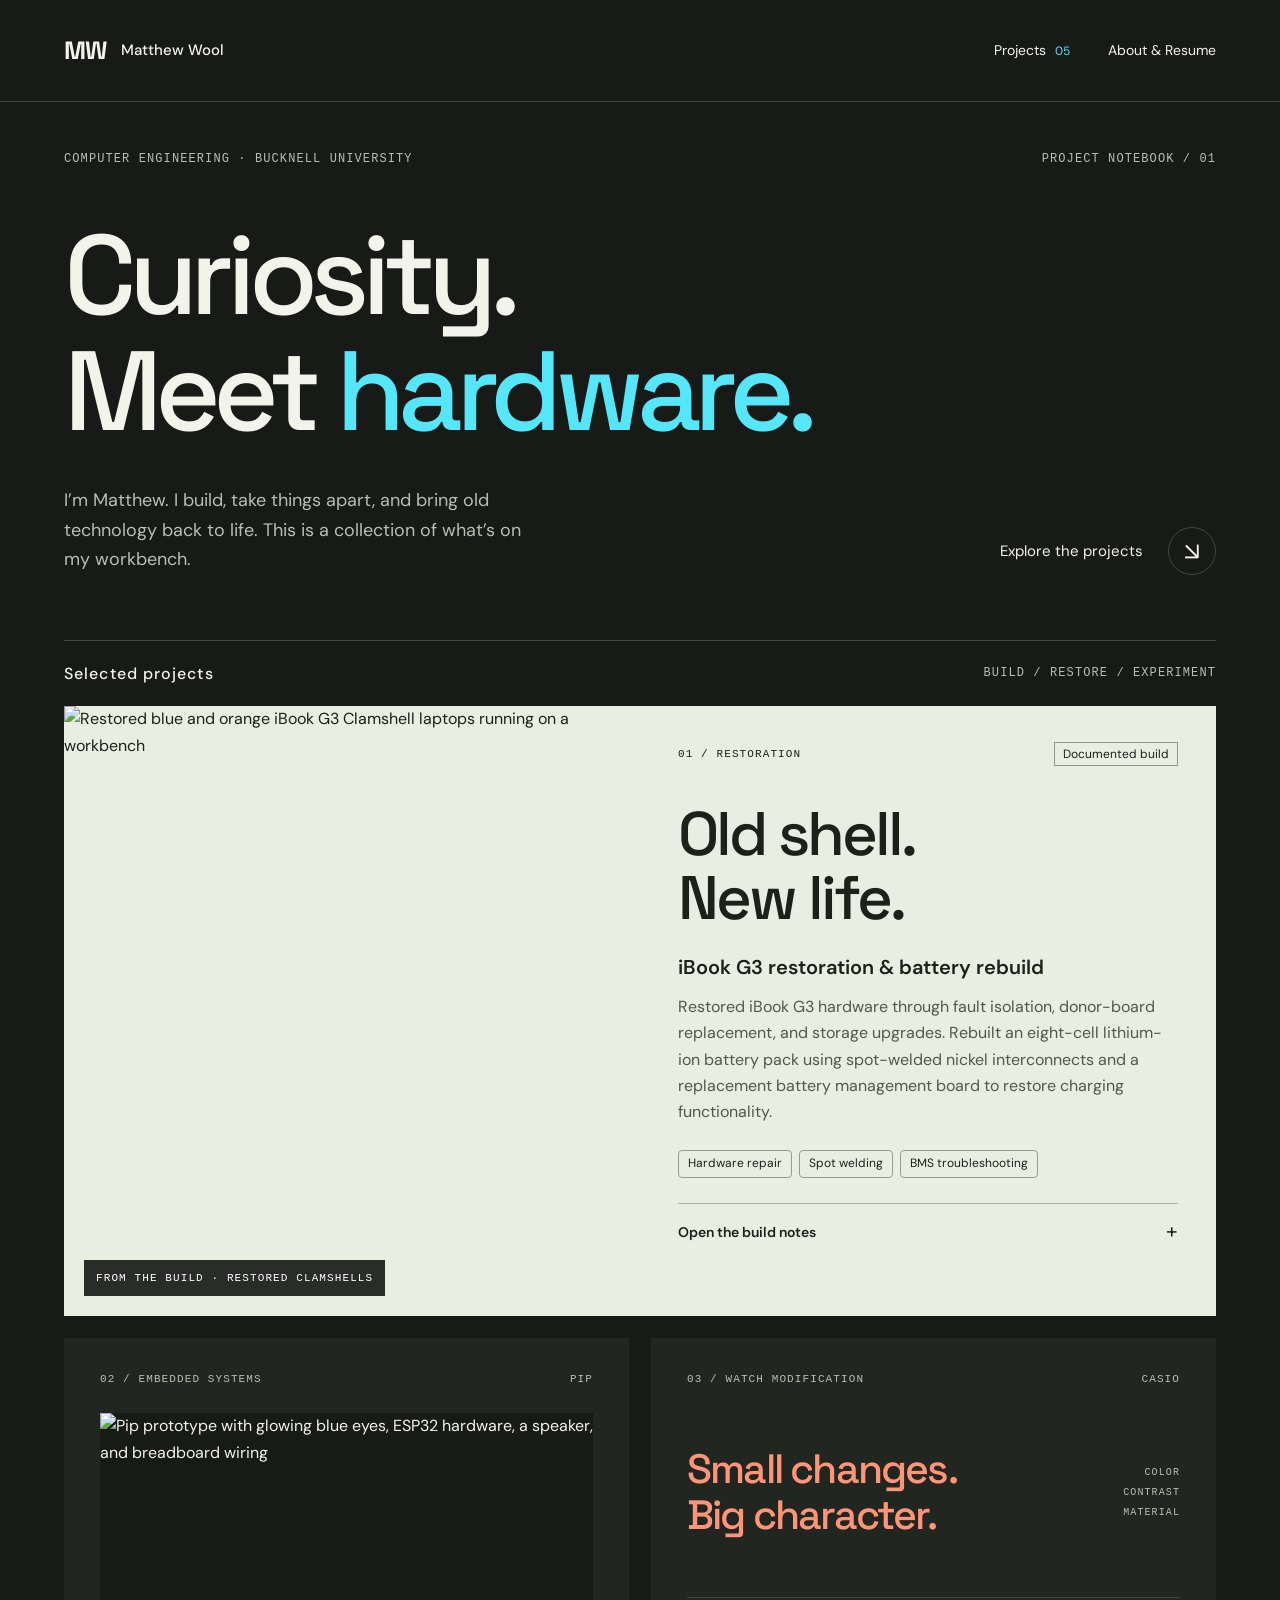
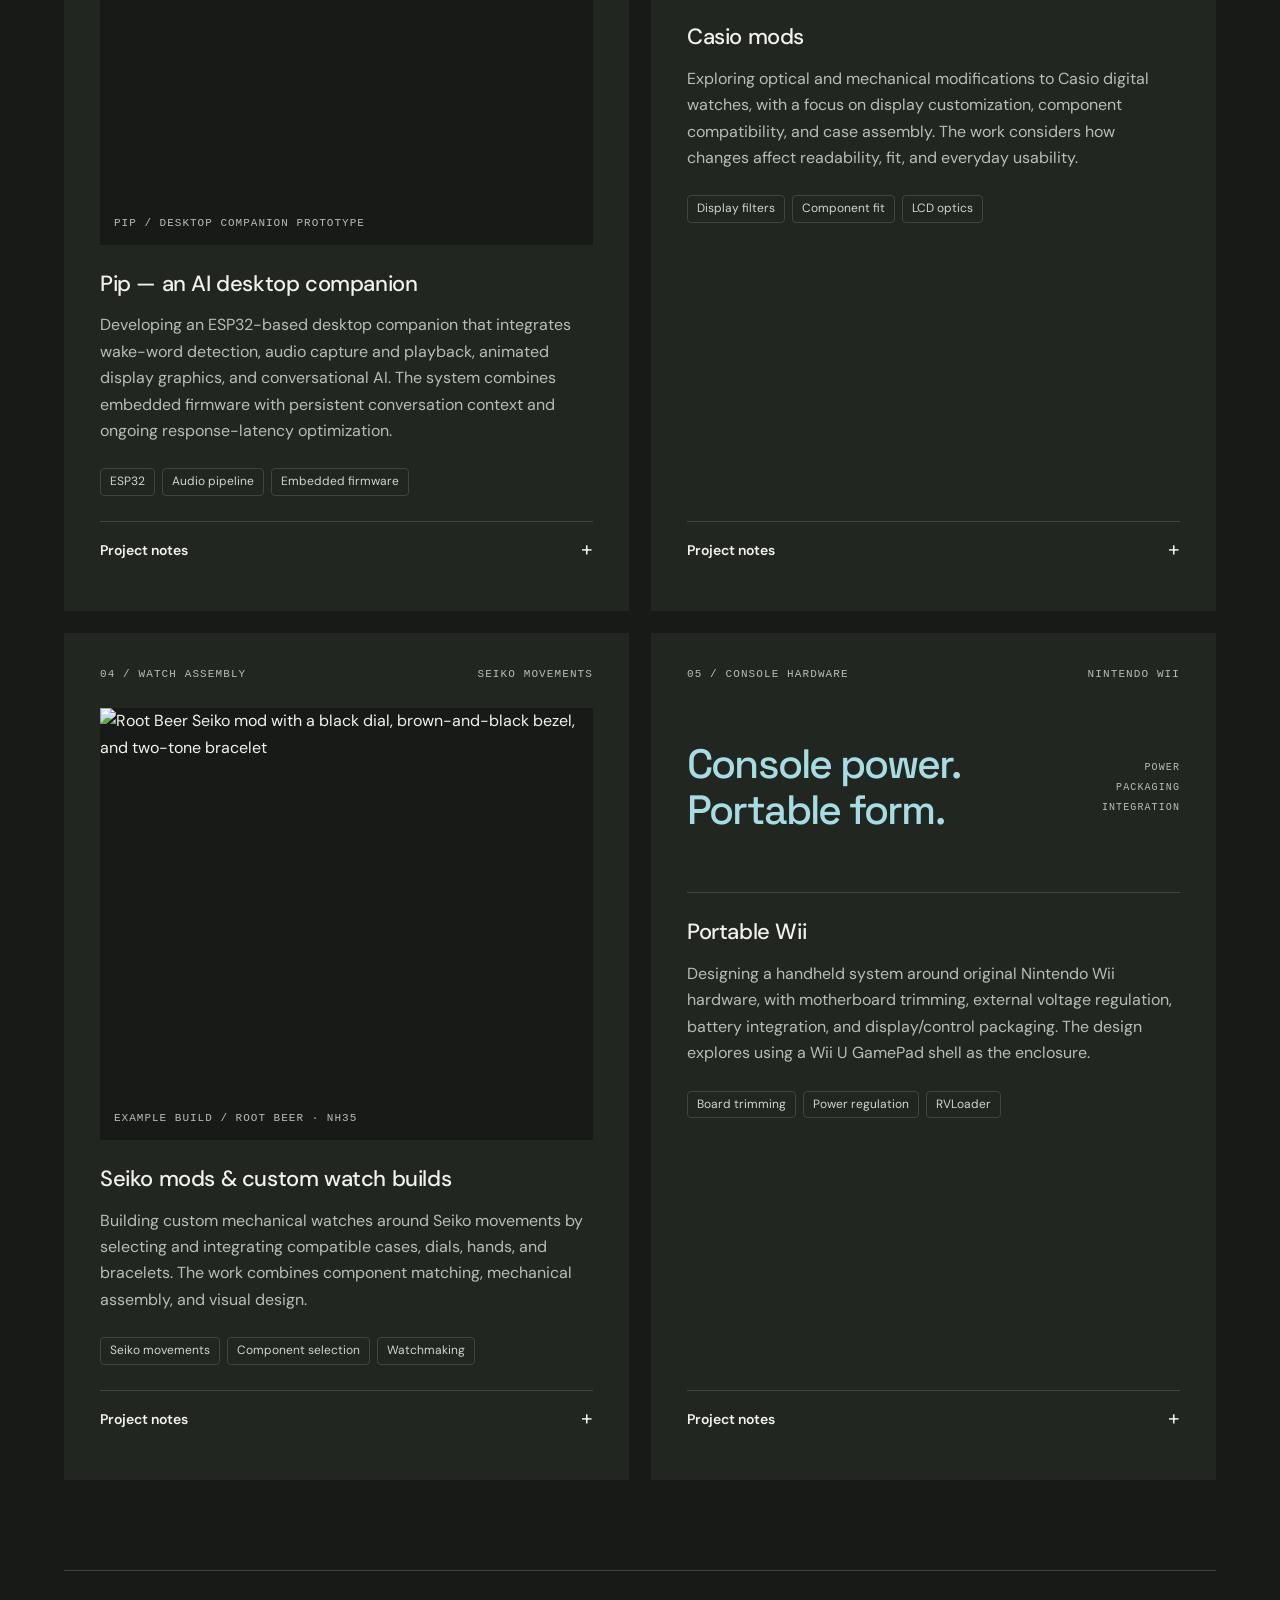
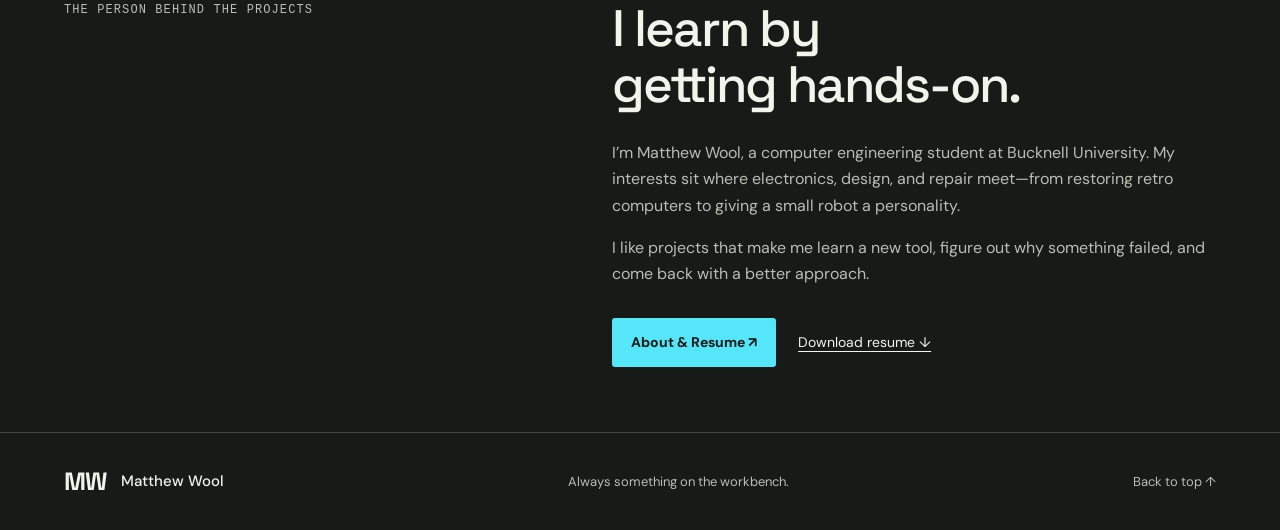
==== index.html @ efd928ee "Add files via upload" ====
<!doctype html>
<html lang="en"><head><meta charset="utf-8"><meta name="viewport" content="width=device-width,initial-scale=1"><title>Matthew Wool — Projects</title><meta name="description" content="The projects of Matthew Wool: Pip, iBook restoration, Casio modifications, Seiko movement watch builds, and a portable Wii."><link rel="icon" href="data:image/svg+xml,%3Csvg xmlns='http://www.w3.org/2000/svg' viewBox='0 0 32 32'%3E%3Crect width='32' height='32' rx='6' fill='%2355e6fa'/%3E%3Ctext x='4' y='23' font-family='Arial' font-weight='bold' font-size='20' fill='%23191b18'%3EM%3C/text%3E%3C/svg%3E"><link rel="stylesheet" href="style.css"></head>
<body><a class="skip" href="#projects">Skip to projects</a><header><a class="brand" href="#">MW<span>Matthew Wool</span></a><nav aria-label="Main navigation"><a href="#projects">Projects <span>05</span></a><a href="about.html">About &amp; Resume</a></nav></header>
<main><section class="hero"><div class="eyebrow"><span>COMPUTER ENGINEERING · BUCKNELL UNIVERSITY</span><span>PROJECT NOTEBOOK / 01</span></div><h1>Curiosity.<br>Meet <em>hardware.</em></h1><div class="hero-bottom"><p>I’m Matthew. I build, take things apart, and bring old technology back to life. This is a collection of what’s on my workbench.</p><a class="round-link" href="#projects">Explore the projects <span aria-hidden="true">↘</span></a></div></section>
<section id="projects" class="projects"><div class="section-label"><h2>Selected projects</h2><span>BUILD / RESTORE / EXPERIMENT</span></div>
<article class="featured" id="ibook"><div class="feature-photo"><img src="assets/result.jpg" alt="Restored blue and orange iBook G3 Clamshell laptops running on a workbench"><span class="photo-caption">FROM THE BUILD · RESTORED CLAMSHELLS</span></div><div class="feature-copy"><div class="project-meta"><span>01 / RESTORATION</span><span class="badge">Documented build</span></div><h3>Old shell.<br>New life.</h3><h4>iBook G3 restoration & battery rebuild</h4><p>Restored iBook G3 hardware through fault isolation, donor-board replacement, and storage upgrades. Rebuilt an eight-cell lithium-ion battery pack using spot-welded nickel interconnects and a replacement battery management board to restore charging functionality.</p><div class="tags"><span>Hardware repair</span><span>Spot welding</span><span>BMS troubleshooting</span></div><details><summary>Open the build notes <span aria-hidden="true">+</span></summary><div class="notes"><p>Replaced the legacy hard drive with a 64 GB M.2 SATA SSD through a SATA-to-IDE adapter and installed a 512 MB SODIMM. After a three-beep startup fault, removing the expansion memory helped isolate the failure to onboard RAM, requiring a donor logic-board swap.</p><p>Replaced a failed optical drive, prepared bootable installation media, formatted the SSD, and installed Mac OS X before upgrading to 10.3. The repair required repeated full disassembly to access the storage and logic board.</p><p>Rebuilt the battery in a 4S2P configuration using eight 18650 cells, spot-welded nickel strips, and the original enclosure. Multimeter measurements and charging behavior pointed to a fault in the first battery management system (BMS). A donor BMS used a different revision, requiring the interconnect layout and soldered connections to be reworked before charging was restored.</p><div class="mini-gallery"><img loading="lazy" src="assets/ibook.jpg" alt="The original iBooks among stored equipment before restoration"><img loading="lazy" src="assets/battery.jpg" alt="Battery cells and spot welding equipment on the workbench"></div><p class="credit">Supported by the Nifty Idea Fund. Thanks to Matt Lamparter and Nathaniel Saltsgiver.</p><a class="text-link" href="assets/ibook-restoration.pdf" target="_blank" rel="noopener">Read the original project report ↗</a></div></details></div></article>
<div class="project-grid">
<article class="project pip" id="pip"><div class="project-meta"><span>02 / EMBEDDED SYSTEMS</span><span>PIP</span></div><figure class="build-photo"><a href="assets/pip-prototype.jpg" target="_blank" rel="noopener"><img src="assets/pip-prototype.jpg" alt="Pip prototype with glowing blue eyes, ESP32 hardware, a speaker, and breadboard wiring" loading="lazy"></a><figcaption>PIP / DESKTOP COMPANION PROTOTYPE</figcaption></figure><h3>Pip — an AI desktop companion</h3><p>Developing an ESP32-based desktop companion that integrates wake-word detection, audio capture and playback, animated display graphics, and conversational AI. The system combines embedded firmware with persistent conversation context and ongoing response-latency optimization.</p><div class="tags"><span>ESP32</span><span>Audio pipeline</span><span>Embedded firmware</span></div><details><summary>Project notes <span aria-hidden="true">+</span></summary><div class="notes"><p>Earlier Python-based prototypes integrated computer vision, sensor input, application control, and serial communication with ESP32 hardware. The standalone implementation brings the microphone, speaker, display, and conversational interface into a dedicated embedded device.</p><p>Current firmware work focuses on the transition from wake-word detection to recording, audible start/stop cues, and voice-command handling for display parameters such as eye color. Persistent memory retains conversation context across interactions; latency work targets the delay between user input and spoken output.</p></div></details></article>
<article class="project casio" id="casio"><div class="project-meta"><span>03 / WATCH MODIFICATION</span><span>CASIO</span></div><div class="project-heading"><span class="large-type">Small changes.<br>Big character.</span><span class="serial">COLOR<br>CONTRAST<br>MATERIAL</span></div><h3>Casio mods</h3><p>Exploring optical and mechanical modifications to Casio digital watches, with a focus on display customization, component compatibility, and case assembly. The work considers how changes affect readability, fit, and everyday usability.</p><div class="tags"><span>Display filters</span><span>Component fit</span><span>LCD optics</span></div><details><summary>Project notes <span aria-hidden="true">+</span></summary><div class="notes"><p>Display-modification research focuses on contrast, light transmission, and legibility. Evaluating optical changes alongside the original LCD module helps guide customization without compromising the watch’s basic functions.</p><p>Mechanical planning focuses on component fit, case compatibility, and careful disassembly and reassembly. The goal is to customize the watch while retaining its original electronic module and practical usability.</p></div></details></article>
<article class="project watches" id="watches"><div class="project-meta"><span>04 / WATCH ASSEMBLY</span><span>SEIKO MOVEMENTS</span></div><figure class="build-photo"><a href="assets/rootbeer-nh35.jpg" target="_blank" rel="noopener"><img src="assets/rootbeer-nh35.jpg" alt="Root Beer Seiko mod with a black dial, brown-and-black bezel, and two-tone bracelet" loading="lazy"></a><figcaption>EXAMPLE BUILD / ROOT BEER · NH35</figcaption></figure><h3>Seiko mods &amp; custom watch builds</h3><p>Building custom mechanical watches around Seiko movements by selecting and integrating compatible cases, dials, hands, and bracelets. The work combines component matching, mechanical assembly, and visual design.</p><div class="tags"><span>Seiko movements</span><span>Component selection</span><span>Watchmaking</span></div><details><summary>Project notes <span aria-hidden="true">+</span></summary><div class="notes"><p>Each build starts with the movement and a compatible set of components. Mechanical considerations include dial and handset fit, date-window alignment, and how the movement, crown, and case work together as an assembly.</p><p>The Root Beer mod shown here is one example: an NH35 automatic build with a black dial, brown-and-black bezel, and two-tone bracelet. Its 24-hour bezel is a styling element; this build does not have a separate GMT indication.</p><figure class="watch-detail"><a href="assets/rootbeer-wrist.jpg" target="_blank" rel="noopener"><img src="assets/rootbeer-wrist.jpg" alt="Matthew wearing the Root Beer NH35 Seiko mod on its two-tone bracelet" loading="lazy"></a><figcaption>ROOT BEER EXAMPLE / ON WRIST</figcaption></figure></div></details></article>
<article class="project wii" id="wii"><div class="project-meta"><span>05 / CONSOLE HARDWARE</span><span>NINTENDO WII</span></div><div class="project-heading"><span class="large-type">Console power.<br>Portable form.</span><span class="serial">POWER<br>PACKAGING<br>INTEGRATION</span></div><h3>Portable Wii</h3><p>Designing a handheld system around original Nintendo Wii hardware, with motherboard trimming, external voltage regulation, battery integration, and display/control packaging. The design explores using a Wii U GamePad shell as the enclosure.</p><div class="tags"><span>Board trimming</span><span>Power regulation</span><span>RVLoader</span></div><details><summary>Project notes <span aria-hidden="true">+</span></summary><div class="notes"><p>Research and power-system planning cover Wii motherboard revisions, the OMGWTF trim, and regulation of the 1.0 V, 1.15 V, 3.3 V, and 5 V rails. Regulator options under consideration include PTH08080 and PTR08060 modules, alongside RVLoader for the portable software setup.</p><p>Integration work focuses on fitting the board, battery, display, controls, and cooling hardware within the handheld enclosure. The project remains in development, with electrical integration and mechanical packaging driving the design.</p></div></details></article>
</div></section>
<section id="about" class="about"><span class="eyebrow">THE PERSON BEHIND THE PROJECTS</span><div><h2>I learn by<br>getting hands-on.</h2><p>I’m Matthew Wool, a computer engineering student at Bucknell University. My interests sit where electronics, design, and repair meet—from restoring retro computers to giving a small robot a personality.</p><p>I like projects that make me learn a new tool, figure out why something failed, and come back with a better approach.</p><div class="resume-actions"><a class="button" href="about.html">About &amp; Resume ↗</a><a class="text-link" href="assets/matthew-wool-resume.pdf" download="Matthew-Wool-Resume.pdf">Download resume ↓</a></div></div></section></main><footer><a class="brand" href="#">MW<span>Matthew Wool</span></a><span>Always something on the workbench.</span><a href="#">Back to top ↑</a></footer></body></html>
---- style.css ----
@import url('https://fonts.googleapis.com/css2?family=DM+Sans:wght@400;500;600;700&family=Space+Grotesk:wght@400;500;600;700&display=swap');
:root{color-scheme:dark;--bg:#171a17;--panel:#222621;--text:#f2f4eb;--muted:#b9beb3;--line:#40463b;--accent:#55e6fa}*{box-sizing:border-box}html{scroll-behavior:smooth;scroll-padding-top:28px}body{margin:0;background:var(--bg);color:var(--text);font-family:'DM Sans',Arial,sans-serif;font-size:16px;line-height:1.65}a{color:inherit;text-decoration:none}header,main,footer{max-width:1440px;margin:auto}header{padding:30px 5%;display:flex;align-items:center;justify-content:space-between;border-bottom:1px solid var(--line)}.brand{display:flex;gap:15px;align-items:center;font-family:'Space Grotesk',sans-serif;font-size:25px;font-weight:700;letter-spacing:-1px}.brand span{font-family:'DM Sans',sans-serif;letter-spacing:0;font-size:15px;font-weight:500}nav{display:flex;gap:38px;font-size:14px}nav span{color:var(--accent);font-size:12px;margin-left:5px}.hero{padding:48px 5% 65px}.eyebrow,.section-label,.project-meta,.serial,.photo-caption{font-family:monospace;font-size:12px;letter-spacing:1.1px}.eyebrow{display:flex;justify-content:space-between;color:var(--muted)}h1,h2,h3,h4,p{margin:0}h1{font-family:'Space Grotesk',Arial,sans-serif;font-size:clamp(65px,8.8vw,126px);line-height:1.03;letter-spacing:-.065em;font-weight:500;margin:47px 0 37px}h1 em{font-style:normal;color:var(--accent)}.hero-bottom{display:flex;justify-content:space-between;align-items:end;gap:30px}.hero-bottom p{max-width:485px;color:var(--muted);font-size:18px}.round-link{display:flex;gap:25px;align-items:center;font-size:15px}.round-link span{width:48px;height:48px;border:1px solid var(--line);border-radius:50%;display:grid;place-items:center;font-size:25px}.projects{padding:0 5%}.section-label{display:flex;justify-content:space-between;align-items:center;padding:22px 0;border-top:1px solid var(--line)}.section-label h2{font:500 16px 'DM Sans',sans-serif}.section-label>span{color:var(--muted)}.featured{display:grid;grid-template-columns:1fr 1fr;background:#e9ede2;color:#1c2119}.feature-photo{position:relative;min-height:610px}.feature-photo>img{height:100%;width:100%;object-fit:cover;position:absolute}.photo-caption{position:absolute;bottom:20px;left:20px;background:#171a17e8;color:white;padding:9px 12px;font-size:11px}.feature-copy{padding:36px 38px}.project-meta{display:flex;justify-content:space-between;gap:15px;align-items:center;font-size:11px}.badge{border:1px solid #939c88;padding:3px 8px;letter-spacing:0;font:12px 'DM Sans',sans-serif}.feature-copy h3{font:500 clamp(42px,4.8vw,68px)/1.04 'Space Grotesk',sans-serif;letter-spacing:-3px;margin:37px 0 22px}.feature-copy h4{font-size:20px;font-weight:600;line-height:1.4;margin-bottom:13px}.feature-copy>p{color:#51594b}.tags{display:flex;flex-wrap:wrap;gap:7px;margin:24px 0}.tags span{font-size:12px;border:1px solid #959d8d;padding:3px 9px;border-radius:4px}details{border-top:1px solid #a8af9f;margin-top:25px}summary{display:flex;justify-content:space-between;cursor:pointer;padding:17px 0;list-style:none;font-size:14px;font-weight:600}summary::-webkit-details-marker{display:none}summary span{font-size:21px;font-weight:400;line-height:1}details[open] summary span{transform:rotate(45deg)}.notes p{font-size:16px;margin-bottom:16px}.mini-gallery{display:grid;grid-template-columns:1fr 1fr;gap:12px;margin:23px 0}.mini-gallery img{width:100%;height:185px;object-fit:cover}.notes .credit{font-size:13px}.text-link{font-size:14px;text-decoration:underline;text-underline-offset:4px}.project-grid{display:grid;grid-template-columns:1fr 1fr;gap:22px;margin-top:22px}.project{padding:32px 36px;background:var(--panel);display:flex;flex-direction:column}.project>.project-meta{color:var(--muted)}.project-heading{min-height:210px;display:flex;align-items:center;justify-content:space-between;gap:15px;border-bottom:1px solid var(--line);margin-bottom:25px}.large-type{font:500 clamp(29px,3.2vw,47px)/1.12 'Space Grotesk',sans-serif;letter-spacing:-1.8px}.serial{font-size:10px;line-height:2;color:var(--muted);text-align:right}.pip .large-type{color:var(--accent)}.casio .large-type{color:#ff9478}.watches .large-type{color:#c2cdf4}.wii .large-type{color:#a7dce3}.project h3{font-size:22px;line-height:1.3;margin-bottom:14px;font-weight:500;letter-spacing:-.4px}.project>p{color:var(--muted)}.project .tags{margin-bottom:25px}.project .tags span{border-color:var(--line);color:#d1d7c8}.project details{border-color:var(--line);margin-top:auto}.project .notes{color:var(--muted)}.about{margin:90px 5% 65px;padding-top:30px;border-top:1px solid var(--line);display:grid;grid-template-columns:1fr 1.2fr;gap:45px}.about h2{font:500 clamp(36px,4vw,55px)/1.1 'Space Grotesk',sans-serif;letter-spacing:-2px;margin-bottom:26px}.about p{max-width:600px;color:var(--muted);margin-top:16px}footer{border-top:1px solid var(--line);padding:28px 5%;display:flex;justify-content:space-between;align-items:center;gap:22px}footer>span,footer>a:last-child{font-size:13px;color:var(--muted)}a:hover{color:var(--accent)}.featured a:hover{color:#4a6600}summary:hover{opacity:.7}:focus-visible{outline:2px solid var(--accent);outline-offset:6px}.featured :focus-visible{outline-color:#416200}.skip{position:absolute;left:20px;top:-100px;background:var(--accent);color:black;padding:10px;z-index:10}.skip:focus{top:10px}@media(min-width:1600px){body{border-left:1px solid var(--line);border-right:1px solid var(--line);max-width:1440px;margin:auto}}@media(max-width:760px){header{padding:23px 6%}.brand span{font-size:13px}nav{gap:18px}.hero{padding:32px 6% 45px}.eyebrow{font-size:10px}.hero>.eyebrow>span:last-child{display:none}h1{margin:36px 0 27px;font-size:clamp(58px,11.5vw,85px)}.hero-bottom{display:block}.hero-bottom p{font-size:16px}.round-link{margin-top:25px;justify-content:space-between}.projects{padding:0 6%}.section-label>span{font-size:9px}.featured,.project-grid{grid-template-columns:1fr}.feature-photo{min-height:440px}.feature-photo>img{object-position:center 55%}.feature-copy,.project{padding:27px}.feature-copy h3{font-size:57px}.project-heading{min-height:175px}.large-type{font-size:38px}.about{grid-template-columns:1fr;margin:60px 6% 45px;gap:25px}footer{padding:25px 6%;flex-wrap:wrap}footer>span{display:none}.photo-caption{font-size:10px}.project-meta{font-size:10px}}@media(prefers-reduced-motion:reduce){html{scroll-behavior:auto}}

/* About and resume */
.resume-actions{display:flex;align-items:center;flex-wrap:wrap;gap:22px;margin-top:30px}.button{display:inline-flex;align-items:center;gap:26px;background:var(--accent);color:var(--bg);font-size:14px;font-weight:700;padding:13px 19px;border-radius:3px}.button:hover{background:#a0f3ff;color:var(--bg)}nav [aria-current=page]{color:var(--accent)}.resume-page{padding:0 5%}.bio{display:grid;grid-template-columns:1fr 1.2fr;gap:60px;padding:62px 0 68px;align-items:center}.bio h1{font-size:clamp(64px,7.5vw,100px);margin:25px 0 0}.bio-copy h2{font:500 27px/1.25 'Space Grotesk',sans-serif;letter-spacing:-.7px;margin-bottom:22px}.bio-copy p{color:var(--muted);margin-top:16px}.resume-document{padding-bottom:70px}.resume-preview{display:block;background:#dfe3d8;padding:34px;margin-top:10px}.resume-preview img{display:block;width:100%;max-width:1000px;height:auto;margin:auto;box-shadow:0 5px 25px #0002}.resume-document .section-label .text-link{font:14px 'DM Sans',sans-serif;letter-spacing:0}@media(max-width:760px){.resume-page{padding:0 6%}.bio{grid-template-columns:1fr;gap:32px;padding:40px 0}.bio h1{font-size:70px}.bio-copy h2{font-size:24px}.resume-preview{padding:8px}.resume-document{padding-bottom:40px}header .brand span{display:none}nav{gap:16px}.resume-actions{gap:18px}}

/* Project photography */
.build-photo{margin:25px 0;background:#171a17}.build-photo a{display:block}.build-photo img{display:block;width:100%;height:390px;object-fit:cover;object-position:center}.pip .build-photo img{object-position:center 45%}.build-photo figcaption,.watch-detail figcaption{font:11px/1.6 monospace;letter-spacing:1px;color:var(--muted);padding:12px 14px}.watch-detail{margin:23px 0 0}.watch-detail img{display:block;width:100%;height:auto}.watch-detail figcaption{padding-left:0}@media(max-width:760px){.build-photo img{height:360px}}@media(max-width:420px){.build-photo img{height:310px}}

.bio-portrait img{display:block;width:100%;height:auto;border-radius:4px}.bio-copy h1{font-size:clamp(45px,4.8vw,68px);margin:18px 0 24px;line-height:1.05}.bio-portrait{max-width:440px}.bio-copy h2{font-size:23px}@media(max-width:760px){.bio-portrait{max-width:350px;width:100%;margin:auto}.bio-copy h1{font-size:48px}.bio-copy h2{font-size:22px}}
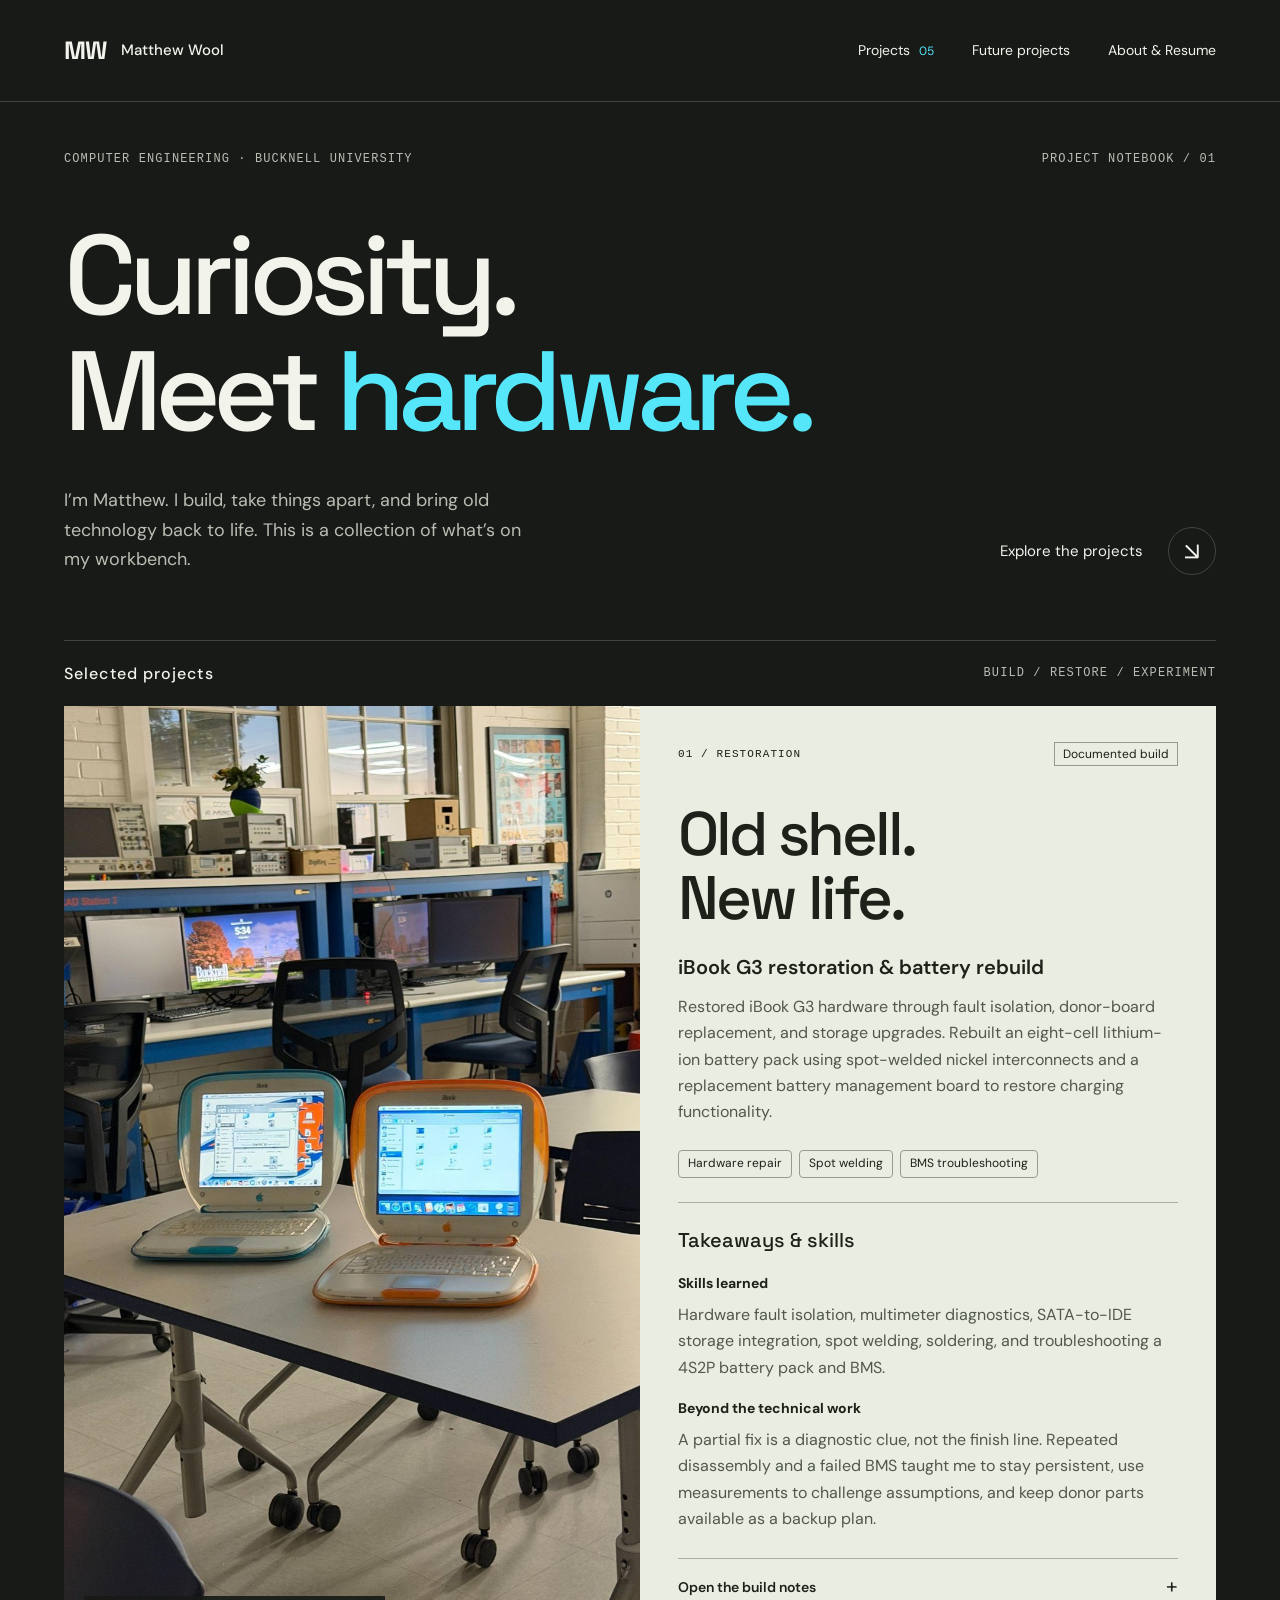
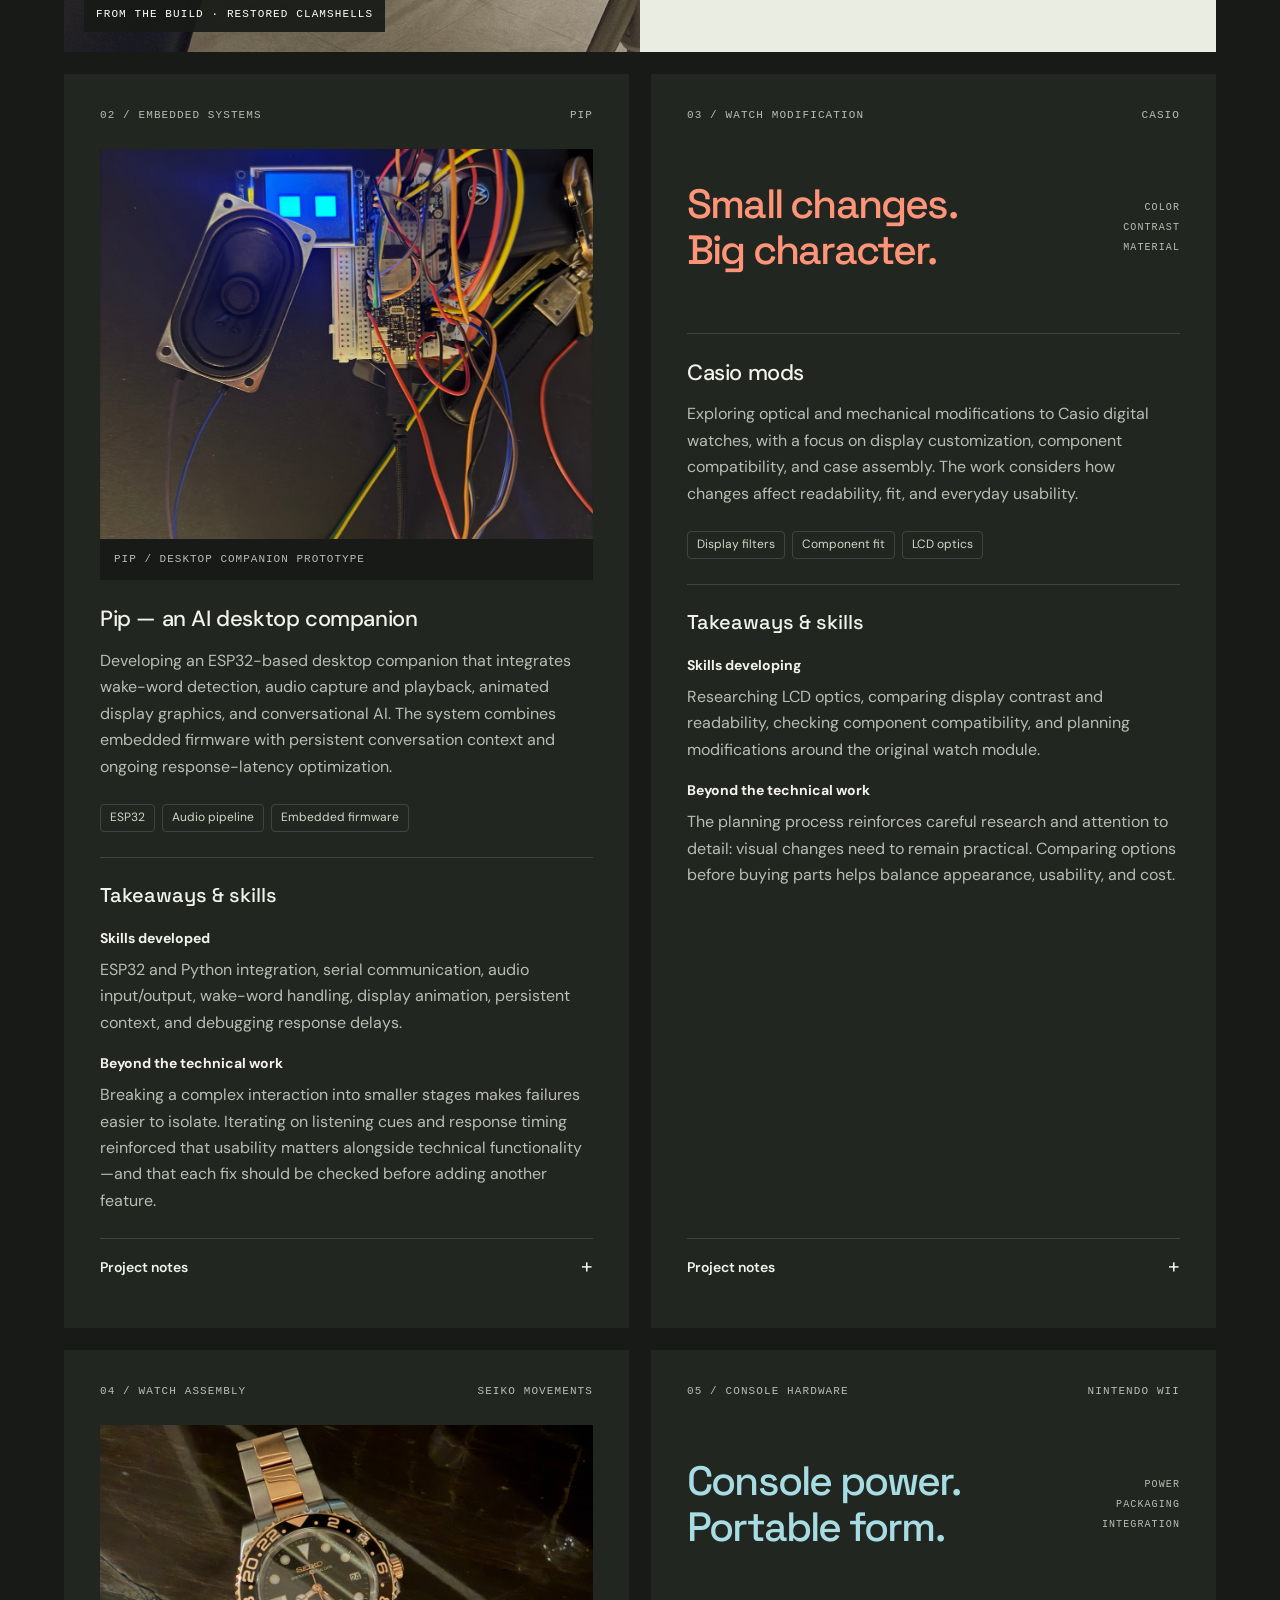
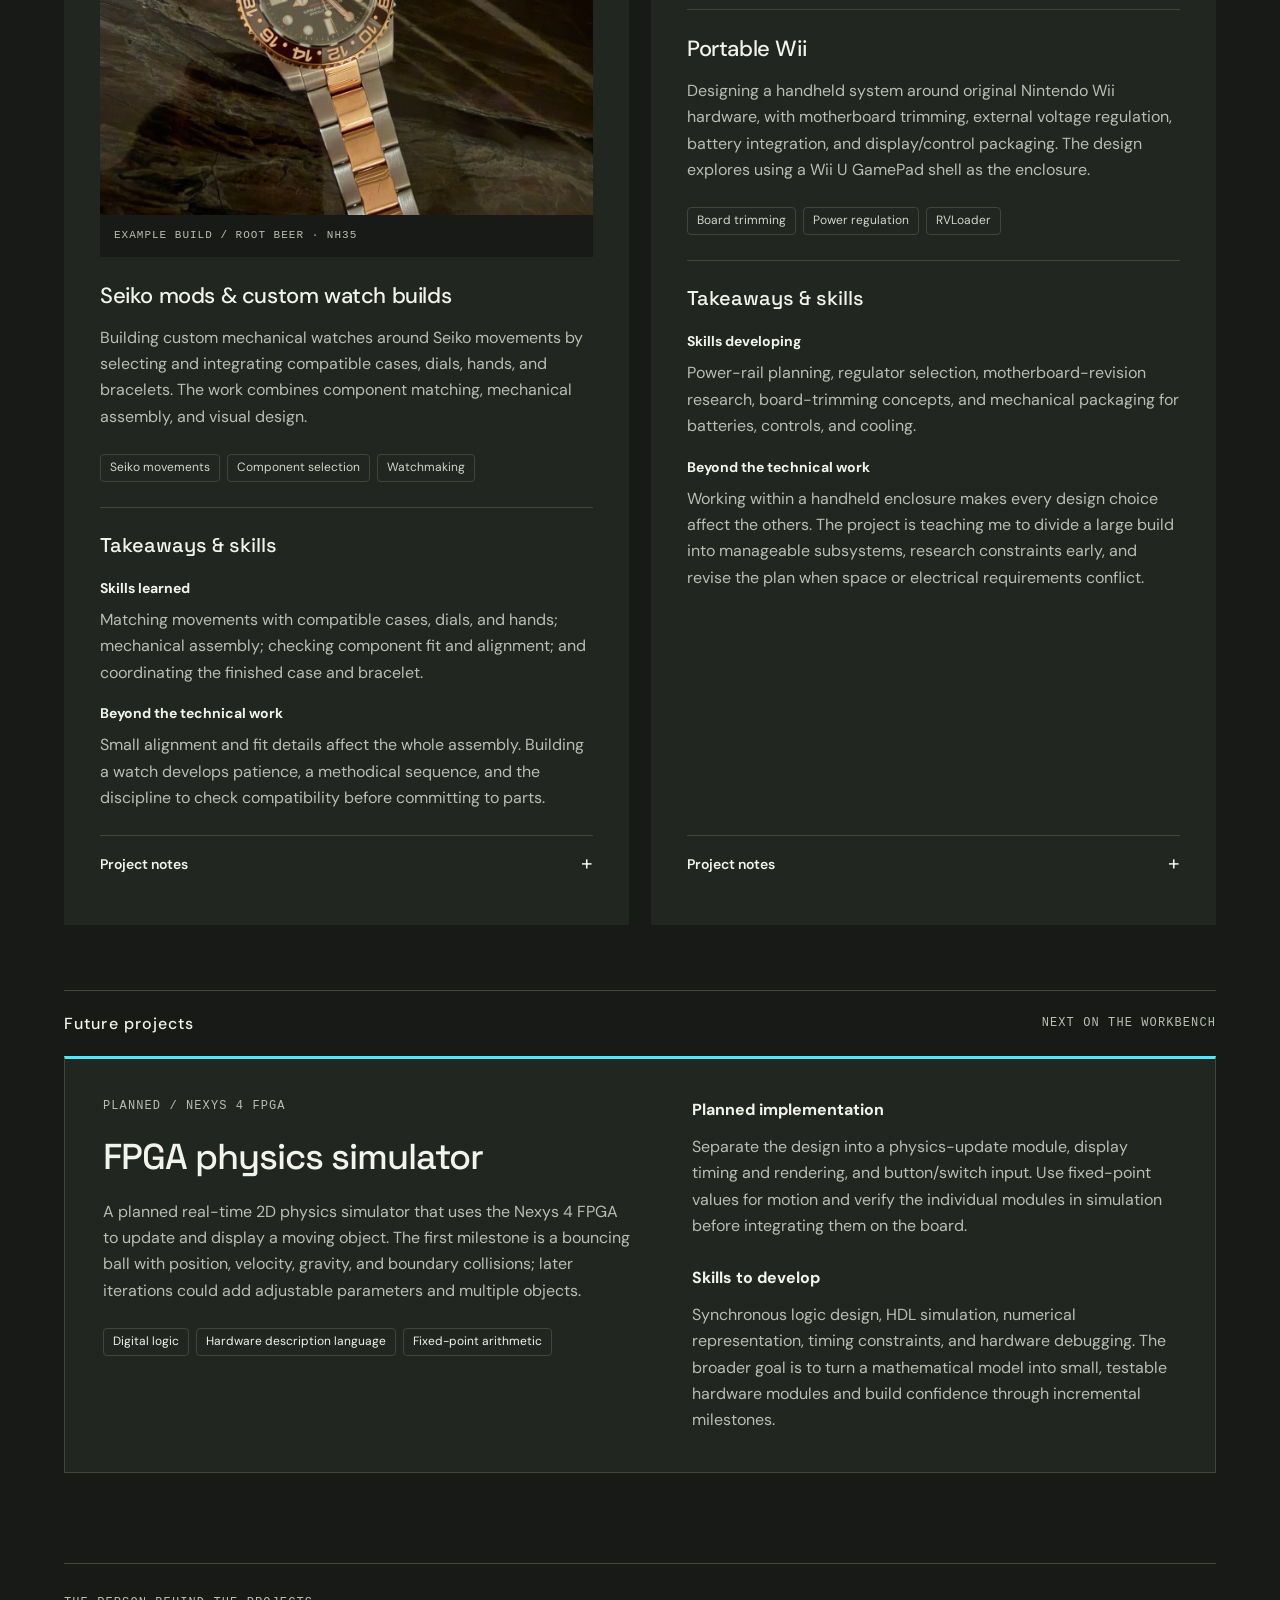
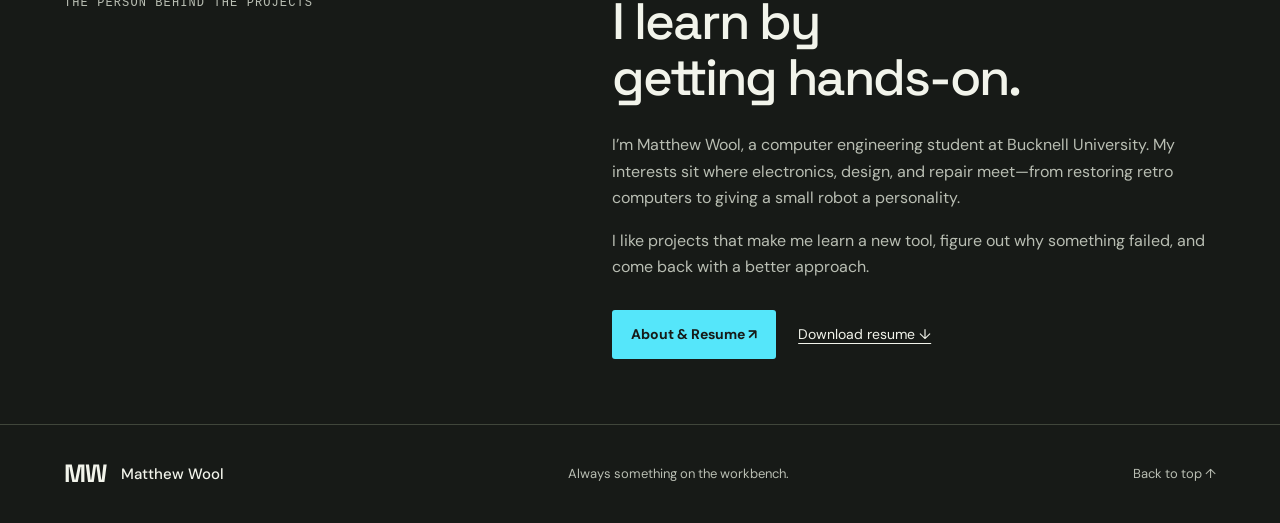
==== commit 7aade199: "Add files via upload" ====
--- a/index.html
+++ b/index.html
@@ -1,13 +1,14 @@
 <!doctype html>
 <html lang="en"><head><meta charset="utf-8"><meta name="viewport" content="width=device-width,initial-scale=1"><title>Matthew Wool — Projects</title><meta name="description" content="The projects of Matthew Wool: Pip, iBook restoration, Casio modifications, Seiko movement watch builds, and a portable Wii."><link rel="icon" href="data:image/svg+xml,%3Csvg xmlns='http://www.w3.org/2000/svg' viewBox='0 0 32 32'%3E%3Crect width='32' height='32' rx='6' fill='%2355e6fa'/%3E%3Ctext x='4' y='23' font-family='Arial' font-weight='bold' font-size='20' fill='%23191b18'%3EM%3C/text%3E%3C/svg%3E"><link rel="stylesheet" href="style.css"></head>
-<body><a class="skip" href="#projects">Skip to projects</a><header><a class="brand" href="#">MW<span>Matthew Wool</span></a><nav aria-label="Main navigation"><a href="#projects">Projects <span>05</span></a><a href="about.html">About &amp; Resume</a></nav></header>
+<body><a class="skip" href="#projects">Skip to projects</a><header><a class="brand" href="#">MW<span>Matthew Wool</span></a><nav aria-label="Main navigation"><a href="#projects">Projects <span>05</span></a><a href="#future">Future projects</a><a href="about.html">About &amp; Resume</a></nav></header>
 <main><section class="hero"><div class="eyebrow"><span>COMPUTER ENGINEERING · BUCKNELL UNIVERSITY</span><span>PROJECT NOTEBOOK / 01</span></div><h1>Curiosity.<br>Meet <em>hardware.</em></h1><div class="hero-bottom"><p>I’m Matthew. I build, take things apart, and bring old technology back to life. This is a collection of what’s on my workbench.</p><a class="round-link" href="#projects">Explore the projects <span aria-hidden="true">↘</span></a></div></section>
 <section id="projects" class="projects"><div class="section-label"><h2>Selected projects</h2><span>BUILD / RESTORE / EXPERIMENT</span></div>
-<article class="featured" id="ibook"><div class="feature-photo"><img src="assets/result.jpg" alt="Restored blue and orange iBook G3 Clamshell laptops running on a workbench"><span class="photo-caption">FROM THE BUILD · RESTORED CLAMSHELLS</span></div><div class="feature-copy"><div class="project-meta"><span>01 / RESTORATION</span><span class="badge">Documented build</span></div><h3>Old shell.<br>New life.</h3><h4>iBook G3 restoration & battery rebuild</h4><p>Restored iBook G3 hardware through fault isolation, donor-board replacement, and storage upgrades. Rebuilt an eight-cell lithium-ion battery pack using spot-welded nickel interconnects and a replacement battery management board to restore charging functionality.</p><div class="tags"><span>Hardware repair</span><span>Spot welding</span><span>BMS troubleshooting</span></div><details><summary>Open the build notes <span aria-hidden="true">+</span></summary><div class="notes"><p>Replaced the legacy hard drive with a 64 GB M.2 SATA SSD through a SATA-to-IDE adapter and installed a 512 MB SODIMM. After a three-beep startup fault, removing the expansion memory helped isolate the failure to onboard RAM, requiring a donor logic-board swap.</p><p>Replaced a failed optical drive, prepared bootable installation media, formatted the SSD, and installed Mac OS X before upgrading to 10.3. The repair required repeated full disassembly to access the storage and logic board.</p><p>Rebuilt the battery in a 4S2P configuration using eight 18650 cells, spot-welded nickel strips, and the original enclosure. Multimeter measurements and charging behavior pointed to a fault in the first battery management system (BMS). A donor BMS used a different revision, requiring the interconnect layout and soldered connections to be reworked before charging was restored.</p><div class="mini-gallery"><img loading="lazy" src="assets/ibook.jpg" alt="The original iBooks among stored equipment before restoration"><img loading="lazy" src="assets/battery.jpg" alt="Battery cells and spot welding equipment on the workbench"></div><p class="credit">Supported by the Nifty Idea Fund. Thanks to Matt Lamparter and Nathaniel Saltsgiver.</p><a class="text-link" href="assets/ibook-restoration.pdf" target="_blank" rel="noopener">Read the original project report ↗</a></div></details></div></article>
+<article class="featured" id="ibook"><div class="feature-photo"><img src="assets/result.jpg" alt="Restored blue and orange iBook G3 Clamshell laptops running on a workbench"><span class="photo-caption">FROM THE BUILD · RESTORED CLAMSHELLS</span></div><div class="feature-copy"><div class="project-meta"><span>01 / RESTORATION</span><span class="badge">Documented build</span></div><h3>Old shell.<br>New life.</h3><h4>iBook G3 restoration & battery rebuild</h4><p>Restored iBook G3 hardware through fault isolation, donor-board replacement, and storage upgrades. Rebuilt an eight-cell lithium-ion battery pack using spot-welded nickel interconnects and a replacement battery management board to restore charging functionality.</p><div class="tags"><span>Hardware repair</span><span>Spot welding</span><span>BMS troubleshooting</span></div><section class="takeaways" aria-label="ibook takeaways"><h4>Takeaways &amp; skills</h4><dl><dt>Skills learned</dt><dd>Hardware fault isolation, multimeter diagnostics, SATA-to-IDE storage integration, spot welding, soldering, and troubleshooting a 4S2P battery pack and BMS.</dd><dt>Beyond the technical work</dt><dd>A partial fix is a diagnostic clue, not the finish line. Repeated disassembly and a failed BMS taught me to stay persistent, use measurements to challenge assumptions, and keep donor parts available as a backup plan.</dd></dl></section><details><summary>Open the build notes <span aria-hidden="true">+</span></summary><div class="notes"><p>Replaced the legacy hard drive with a 64 GB M.2 SATA SSD through a SATA-to-IDE adapter and installed a 512 MB SODIMM. After a three-beep startup fault, removing the expansion memory helped isolate the failure to onboard RAM, requiring a donor logic-board swap.</p><p>Replaced a failed optical drive, prepared bootable installation media, formatted the SSD, and installed Mac OS X before upgrading to 10.3. The repair required repeated full disassembly to access the storage and logic board.</p><p>Rebuilt the battery in a 4S2P configuration using eight 18650 cells, spot-welded nickel strips, and the original enclosure. Multimeter measurements and charging behavior pointed to a fault in the first battery management system (BMS). A donor BMS used a different revision, requiring the interconnect layout and soldered connections to be reworked before charging was restored.</p><div class="mini-gallery"><img loading="lazy" src="assets/ibook.jpg" alt="The original iBooks among stored equipment before restoration"><img loading="lazy" src="assets/battery.jpg" alt="Battery cells and spot welding equipment on the workbench"></div><p class="credit">Supported by the Nifty Idea Fund. Thanks to Matt Lamparter and Nathaniel Saltsgiver.</p><a class="text-link" href="assets/ibook-restoration.pdf" target="_blank" rel="noopener">Read the original project report ↗</a></div></details></div></article>
 <div class="project-grid">
-<article class="project pip" id="pip"><div class="project-meta"><span>02 / EMBEDDED SYSTEMS</span><span>PIP</span></div><figure class="build-photo"><a href="assets/pip-prototype.jpg" target="_blank" rel="noopener"><img src="assets/pip-prototype.jpg" alt="Pip prototype with glowing blue eyes, ESP32 hardware, a speaker, and breadboard wiring" loading="lazy"></a><figcaption>PIP / DESKTOP COMPANION PROTOTYPE</figcaption></figure><h3>Pip — an AI desktop companion</h3><p>Developing an ESP32-based desktop companion that integrates wake-word detection, audio capture and playback, animated display graphics, and conversational AI. The system combines embedded firmware with persistent conversation context and ongoing response-latency optimization.</p><div class="tags"><span>ESP32</span><span>Audio pipeline</span><span>Embedded firmware</span></div><details><summary>Project notes <span aria-hidden="true">+</span></summary><div class="notes"><p>Earlier Python-based prototypes integrated computer vision, sensor input, application control, and serial communication with ESP32 hardware. The standalone implementation brings the microphone, speaker, display, and conversational interface into a dedicated embedded device.</p><p>Current firmware work focuses on the transition from wake-word detection to recording, audible start/stop cues, and voice-command handling for display parameters such as eye color. Persistent memory retains conversation context across interactions; latency work targets the delay between user input and spoken output.</p></div></details></article>
-<article class="project casio" id="casio"><div class="project-meta"><span>03 / WATCH MODIFICATION</span><span>CASIO</span></div><div class="project-heading"><span class="large-type">Small changes.<br>Big character.</span><span class="serial">COLOR<br>CONTRAST<br>MATERIAL</span></div><h3>Casio mods</h3><p>Exploring optical and mechanical modifications to Casio digital watches, with a focus on display customization, component compatibility, and case assembly. The work considers how changes affect readability, fit, and everyday usability.</p><div class="tags"><span>Display filters</span><span>Component fit</span><span>LCD optics</span></div><details><summary>Project notes <span aria-hidden="true">+</span></summary><div class="notes"><p>Display-modification research focuses on contrast, light transmission, and legibility. Evaluating optical changes alongside the original LCD module helps guide customization without compromising the watch’s basic functions.</p><p>Mechanical planning focuses on component fit, case compatibility, and careful disassembly and reassembly. The goal is to customize the watch while retaining its original electronic module and practical usability.</p></div></details></article>
-<article class="project watches" id="watches"><div class="project-meta"><span>04 / WATCH ASSEMBLY</span><span>SEIKO MOVEMENTS</span></div><figure class="build-photo"><a href="assets/rootbeer-nh35.jpg" target="_blank" rel="noopener"><img src="assets/rootbeer-nh35.jpg" alt="Root Beer Seiko mod with a black dial, brown-and-black bezel, and two-tone bracelet" loading="lazy"></a><figcaption>EXAMPLE BUILD / ROOT BEER · NH35</figcaption></figure><h3>Seiko mods &amp; custom watch builds</h3><p>Building custom mechanical watches around Seiko movements by selecting and integrating compatible cases, dials, hands, and bracelets. The work combines component matching, mechanical assembly, and visual design.</p><div class="tags"><span>Seiko movements</span><span>Component selection</span><span>Watchmaking</span></div><details><summary>Project notes <span aria-hidden="true">+</span></summary><div class="notes"><p>Each build starts with the movement and a compatible set of components. Mechanical considerations include dial and handset fit, date-window alignment, and how the movement, crown, and case work together as an assembly.</p><p>The Root Beer mod shown here is one example: an NH35 automatic build with a black dial, brown-and-black bezel, and two-tone bracelet. Its 24-hour bezel is a styling element; this build does not have a separate GMT indication.</p><figure class="watch-detail"><a href="assets/rootbeer-wrist.jpg" target="_blank" rel="noopener"><img src="assets/rootbeer-wrist.jpg" alt="Matthew wearing the Root Beer NH35 Seiko mod on its two-tone bracelet" loading="lazy"></a><figcaption>ROOT BEER EXAMPLE / ON WRIST</figcaption></figure></div></details></article>
-<article class="project wii" id="wii"><div class="project-meta"><span>05 / CONSOLE HARDWARE</span><span>NINTENDO WII</span></div><div class="project-heading"><span class="large-type">Console power.<br>Portable form.</span><span class="serial">POWER<br>PACKAGING<br>INTEGRATION</span></div><h3>Portable Wii</h3><p>Designing a handheld system around original Nintendo Wii hardware, with motherboard trimming, external voltage regulation, battery integration, and display/control packaging. The design explores using a Wii U GamePad shell as the enclosure.</p><div class="tags"><span>Board trimming</span><span>Power regulation</span><span>RVLoader</span></div><details><summary>Project notes <span aria-hidden="true">+</span></summary><div class="notes"><p>Research and power-system planning cover Wii motherboard revisions, the OMGWTF trim, and regulation of the 1.0 V, 1.15 V, 3.3 V, and 5 V rails. Regulator options under consideration include PTH08080 and PTR08060 modules, alongside RVLoader for the portable software setup.</p><p>Integration work focuses on fitting the board, battery, display, controls, and cooling hardware within the handheld enclosure. The project remains in development, with electrical integration and mechanical packaging driving the design.</p></div></details></article>
+<article class="project pip" id="pip"><div class="project-meta"><span>02 / EMBEDDED SYSTEMS</span><span>PIP</span></div><figure class="build-photo"><a href="assets/pip-prototype.jpg" target="_blank" rel="noopener"><img src="assets/pip-prototype.jpg" alt="Pip prototype with glowing blue eyes, ESP32 hardware, a speaker, and breadboard wiring" loading="lazy"></a><figcaption>PIP / DESKTOP COMPANION PROTOTYPE</figcaption></figure><h3>Pip — an AI desktop companion</h3><p>Developing an ESP32-based desktop companion that integrates wake-word detection, audio capture and playback, animated display graphics, and conversational AI. The system combines embedded firmware with persistent conversation context and ongoing response-latency optimization.</p><div class="tags"><span>ESP32</span><span>Audio pipeline</span><span>Embedded firmware</span></div><section class="takeaways" aria-label="pip takeaways"><h4>Takeaways &amp; skills</h4><dl><dt>Skills developed</dt><dd>ESP32 and Python integration, serial communication, audio input/output, wake-word handling, display animation, persistent context, and debugging response delays.</dd><dt>Beyond the technical work</dt><dd>Breaking a complex interaction into smaller stages makes failures easier to isolate. Iterating on listening cues and response timing reinforced that usability matters alongside technical functionality—and that each fix should be checked before adding another feature.</dd></dl></section><details><summary>Project notes <span aria-hidden="true">+</span></summary><div class="notes"><p>Earlier Python-based prototypes integrated computer vision, sensor input, application control, and serial communication with ESP32 hardware. The standalone implementation brings the microphone, speaker, display, and conversational interface into a dedicated embedded device.</p><p>Current firmware work focuses on the transition from wake-word detection to recording, audible start/stop cues, and voice-command handling for display parameters such as eye color. Persistent memory retains conversation context across interactions; latency work targets the delay between user input and spoken output.</p></div></details></article>
+<article class="project casio" id="casio"><div class="project-meta"><span>03 / WATCH MODIFICATION</span><span>CASIO</span></div><div class="project-heading"><span class="large-type">Small changes.<br>Big character.</span><span class="serial">COLOR<br>CONTRAST<br>MATERIAL</span></div><h3>Casio mods</h3><p>Exploring optical and mechanical modifications to Casio digital watches, with a focus on display customization, component compatibility, and case assembly. The work considers how changes affect readability, fit, and everyday usability.</p><div class="tags"><span>Display filters</span><span>Component fit</span><span>LCD optics</span></div><section class="takeaways" aria-label="casio takeaways"><h4>Takeaways &amp; skills</h4><dl><dt>Skills developing</dt><dd>Researching LCD optics, comparing display contrast and readability, checking component compatibility, and planning modifications around the original watch module.</dd><dt>Beyond the technical work</dt><dd>The planning process reinforces careful research and attention to detail: visual changes need to remain practical. Comparing options before buying parts helps balance appearance, usability, and cost.</dd></dl></section><details><summary>Project notes <span aria-hidden="true">+</span></summary><div class="notes"><p>Display-modification research focuses on contrast, light transmission, and legibility. Evaluating optical changes alongside the original LCD module helps guide customization without compromising the watch’s basic functions.</p><p>Mechanical planning focuses on component fit, case compatibility, and careful disassembly and reassembly. The goal is to customize the watch while retaining its original electronic module and practical usability.</p></div></details></article>
+<article class="project watches" id="watches"><div class="project-meta"><span>04 / WATCH ASSEMBLY</span><span>SEIKO MOVEMENTS</span></div><figure class="build-photo"><a href="assets/rootbeer-nh35.jpg" target="_blank" rel="noopener"><img src="assets/rootbeer-nh35.jpg" alt="Root Beer Seiko mod with a black dial, brown-and-black bezel, and two-tone bracelet" loading="lazy"></a><figcaption>EXAMPLE BUILD / ROOT BEER · NH35</figcaption></figure><h3>Seiko mods &amp; custom watch builds</h3><p>Building custom mechanical watches around Seiko movements by selecting and integrating compatible cases, dials, hands, and bracelets. The work combines component matching, mechanical assembly, and visual design.</p><div class="tags"><span>Seiko movements</span><span>Component selection</span><span>Watchmaking</span></div><section class="takeaways" aria-label="watches takeaways"><h4>Takeaways &amp; skills</h4><dl><dt>Skills learned</dt><dd>Matching movements with compatible cases, dials, and hands; mechanical assembly; checking component fit and alignment; and coordinating the finished case and bracelet.</dd><dt>Beyond the technical work</dt><dd>Small alignment and fit details affect the whole assembly. Building a watch develops patience, a methodical sequence, and the discipline to check compatibility before committing to parts.</dd></dl></section><details><summary>Project notes <span aria-hidden="true">+</span></summary><div class="notes"><p>Each build starts with the movement and a compatible set of components. Mechanical considerations include dial and handset fit, date-window alignment, and how the movement, crown, and case work together as an assembly.</p><p>The Root Beer mod shown here is one example: an NH35 automatic build with a black dial, brown-and-black bezel, and two-tone bracelet. Its 24-hour bezel is a styling element; this build does not have a separate GMT indication.</p><figure class="watch-detail"><a href="assets/rootbeer-wrist.jpg" target="_blank" rel="noopener"><img src="assets/rootbeer-wrist.jpg" alt="Matthew wearing the Root Beer NH35 Seiko mod on its two-tone bracelet" loading="lazy"></a><figcaption>ROOT BEER EXAMPLE / ON WRIST</figcaption></figure></div></details></article>
+<article class="project wii" id="wii"><div class="project-meta"><span>05 / CONSOLE HARDWARE</span><span>NINTENDO WII</span></div><div class="project-heading"><span class="large-type">Console power.<br>Portable form.</span><span class="serial">POWER<br>PACKAGING<br>INTEGRATION</span></div><h3>Portable Wii</h3><p>Designing a handheld system around original Nintendo Wii hardware, with motherboard trimming, external voltage regulation, battery integration, and display/control packaging. The design explores using a Wii U GamePad shell as the enclosure.</p><div class="tags"><span>Board trimming</span><span>Power regulation</span><span>RVLoader</span></div><section class="takeaways" aria-label="wii takeaways"><h4>Takeaways &amp; skills</h4><dl><dt>Skills developing</dt><dd>Power-rail planning, regulator selection, motherboard-revision research, board-trimming concepts, and mechanical packaging for batteries, controls, and cooling.</dd><dt>Beyond the technical work</dt><dd>Working within a handheld enclosure makes every design choice affect the others. The project is teaching me to divide a large build into manageable subsystems, research constraints early, and revise the plan when space or electrical requirements conflict.</dd></dl></section><details><summary>Project notes <span aria-hidden="true">+</span></summary><div class="notes"><p>Research and power-system planning cover Wii motherboard revisions, the OMGWTF trim, and regulation of the 1.0 V, 1.15 V, 3.3 V, and 5 V rails. Regulator options under consideration include PTH08080 and PTR08060 modules, alongside RVLoader for the portable software setup.</p><p>Integration work focuses on fitting the board, battery, display, controls, and cooling hardware within the handheld enclosure. The project remains in development, with electrical integration and mechanical packaging driving the design.</p></div></details></article>
 </div></section>
+<section id="future" class="future-projects"><div class="section-label"><h2>Future projects</h2><span>NEXT ON THE WORKBENCH</span></div><article class="future-card"><div><span class="eyebrow">PLANNED / NEXYS 4 FPGA</span><h3>FPGA physics simulator</h3><p>A planned real-time 2D physics simulator that uses the Nexys 4 FPGA to update and display a moving object. The first milestone is a bouncing ball with position, velocity, gravity, and boundary collisions; later iterations could add adjustable parameters and multiple objects.</p><div class="tags"><span>Digital logic</span><span>Hardware description language</span><span>Fixed-point arithmetic</span></div></div><div class="future-plan"><h4>Planned implementation</h4><p>Separate the design into a physics-update module, display timing and rendering, and button/switch input. Use fixed-point values for motion and verify the individual modules in simulation before integrating them on the board.</p><h4>Skills to develop</h4><p>Synchronous logic design, HDL simulation, numerical representation, timing constraints, and hardware debugging. The broader goal is to turn a mathematical model into small, testable hardware modules and build confidence through incremental milestones.</p></div></article></section>
 <section id="about" class="about"><span class="eyebrow">THE PERSON BEHIND THE PROJECTS</span><div><h2>I learn by<br>getting hands-on.</h2><p>I’m Matthew Wool, a computer engineering student at Bucknell University. My interests sit where electronics, design, and repair meet—from restoring retro computers to giving a small robot a personality.</p><p>I like projects that make me learn a new tool, figure out why something failed, and come back with a better approach.</p><div class="resume-actions"><a class="button" href="about.html">About &amp; Resume ↗</a><a class="text-link" href="assets/matthew-wool-resume.pdf" download="Matthew-Wool-Resume.pdf">Download resume ↓</a></div></div></section></main><footer><a class="brand" href="#">MW<span>Matthew Wool</span></a><span>Always something on the workbench.</span><a href="#">Back to top ↑</a></footer></body></html>
--- a/style.css
+++ b/style.css
@@ -8,3 +8,6 @@
 .build-photo{margin:25px 0;background:#171a17}.build-photo a{display:block}.build-photo img{display:block;width:100%;height:390px;object-fit:cover;object-position:center}.pip .build-photo img{object-position:center 45%}.build-photo figcaption,.watch-detail figcaption{font:11px/1.6 monospace;letter-spacing:1px;color:var(--muted);padding:12px 14px}.watch-detail{margin:23px 0 0}.watch-detail img{display:block;width:100%;height:auto}.watch-detail figcaption{padding-left:0}@media(max-width:760px){.build-photo img{height:360px}}@media(max-width:420px){.build-photo img{height:310px}}
 
 .bio-portrait img{display:block;width:100%;height:auto;border-radius:4px}.bio-copy h1{font-size:clamp(45px,4.8vw,68px);margin:18px 0 24px;line-height:1.05}.bio-portrait{max-width:440px}.bio-copy h2{font-size:23px}@media(max-width:760px){.bio-portrait{max-width:350px;width:100%;margin:auto}.bio-copy h1{font-size:48px}.bio-copy h2{font-size:22px}}
+
+/* Project lessons and future work */
+.takeaways{border-top:1px solid var(--line);padding-top:23px;margin:0 0 24px}.takeaways h4{font:500 20px/1.4 'Space Grotesk',sans-serif;margin:0 0 18px}.takeaways dl{margin:0}.takeaways dt{font-size:14px;font-weight:700;color:var(--text);margin:16px 0 7px}.takeaways dd{margin:0;color:var(--muted);font-size:16px;line-height:1.65}.featured .takeaways{border-color:#a8af9f}.featured .takeaways dt{color:#1c2119}.featured .takeaways dd{color:#51594b}.future-projects{margin:65px 5% 0}.future-card{display:grid;grid-template-columns:1.1fr 1fr;gap:55px;border:1px solid var(--line);border-top:3px solid var(--accent);padding:38px;background:var(--panel)}.future-card h3{font:500 36px/1.15 'Space Grotesk',sans-serif;letter-spacing:-1px;margin:20px 0}.future-card p{color:var(--muted);font-size:16px}.future-card h4{font-size:16px;margin:0 0 10px}.future-plan p+h4{margin-top:26px}.future-card .tags{margin-bottom:0}.future-card .tags span{border-color:var(--line)}@media(max-width:760px){header{flex-wrap:wrap;gap:18px}nav{flex-wrap:wrap;font-size:13px;gap:16px}.future-projects{margin:45px 6% 0}.future-card{grid-template-columns:1fr;gap:30px;padding:26px}.future-card h3{font-size:30px}}
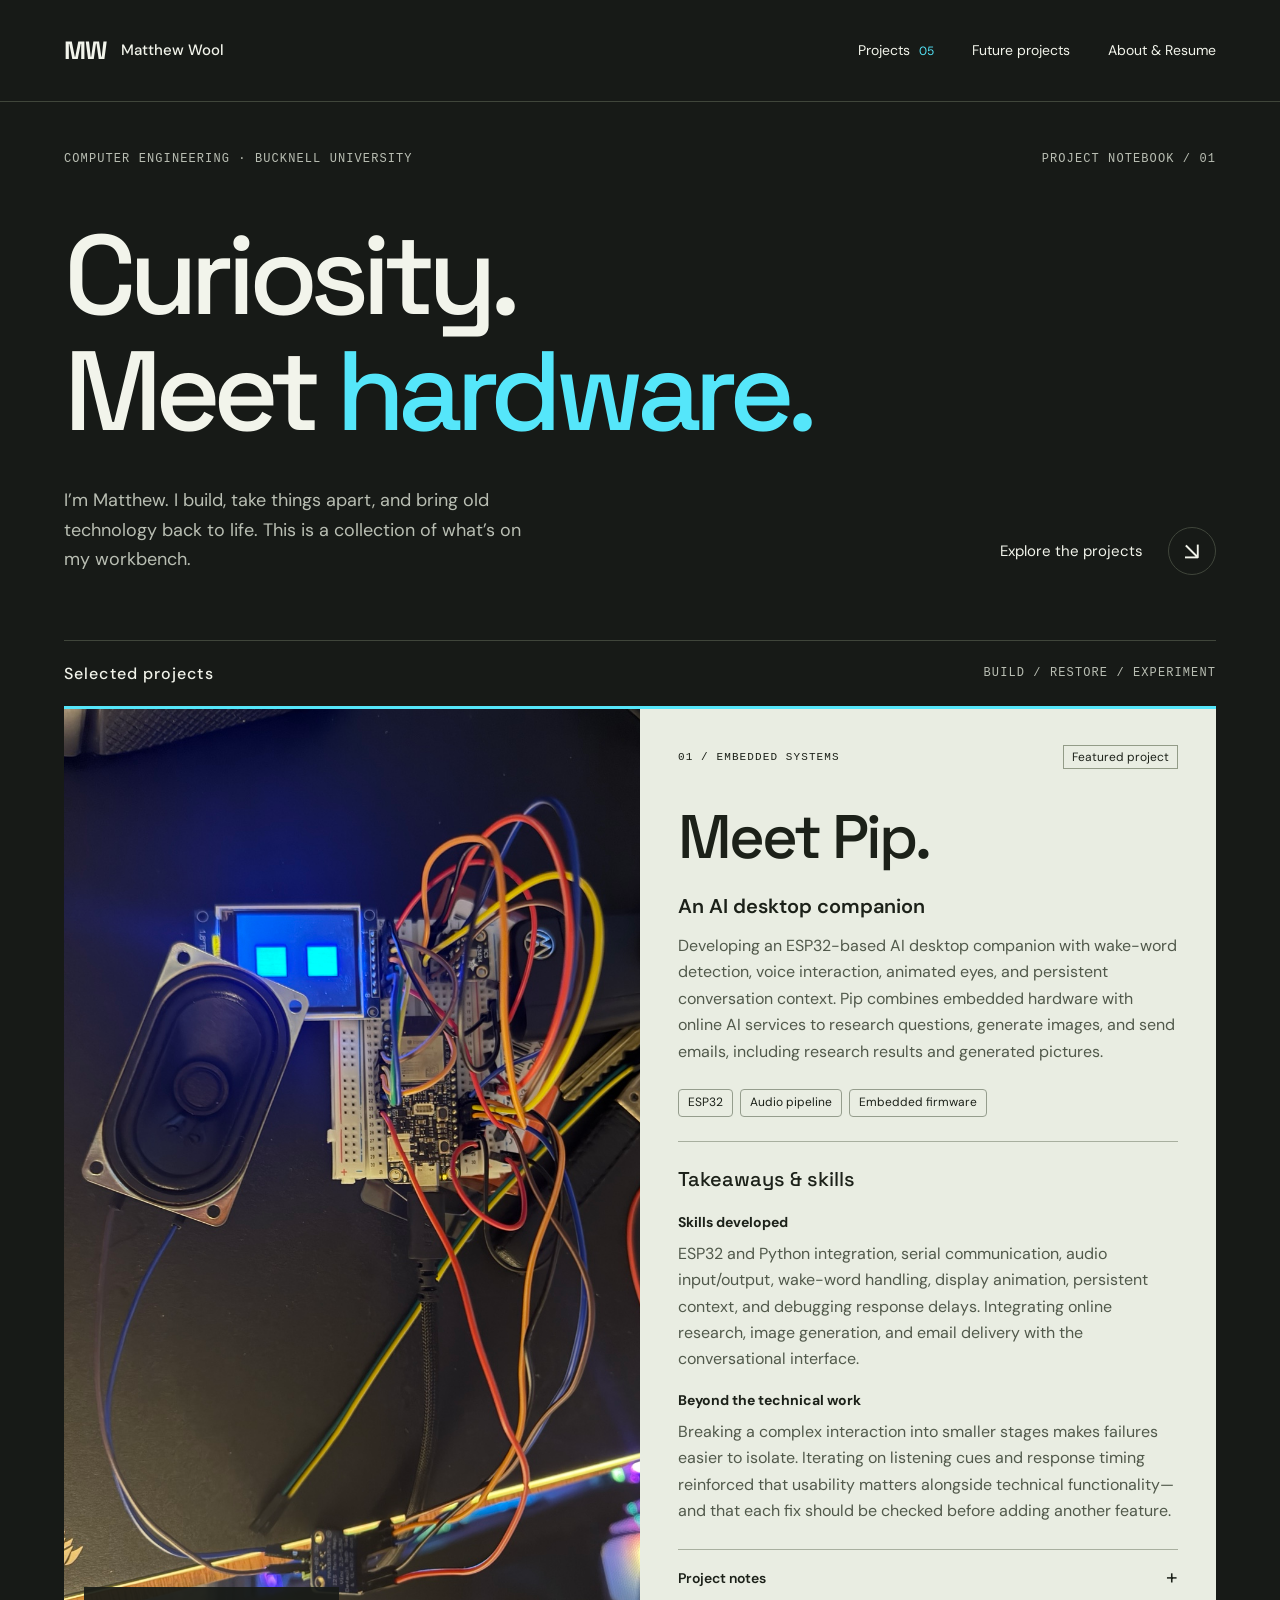
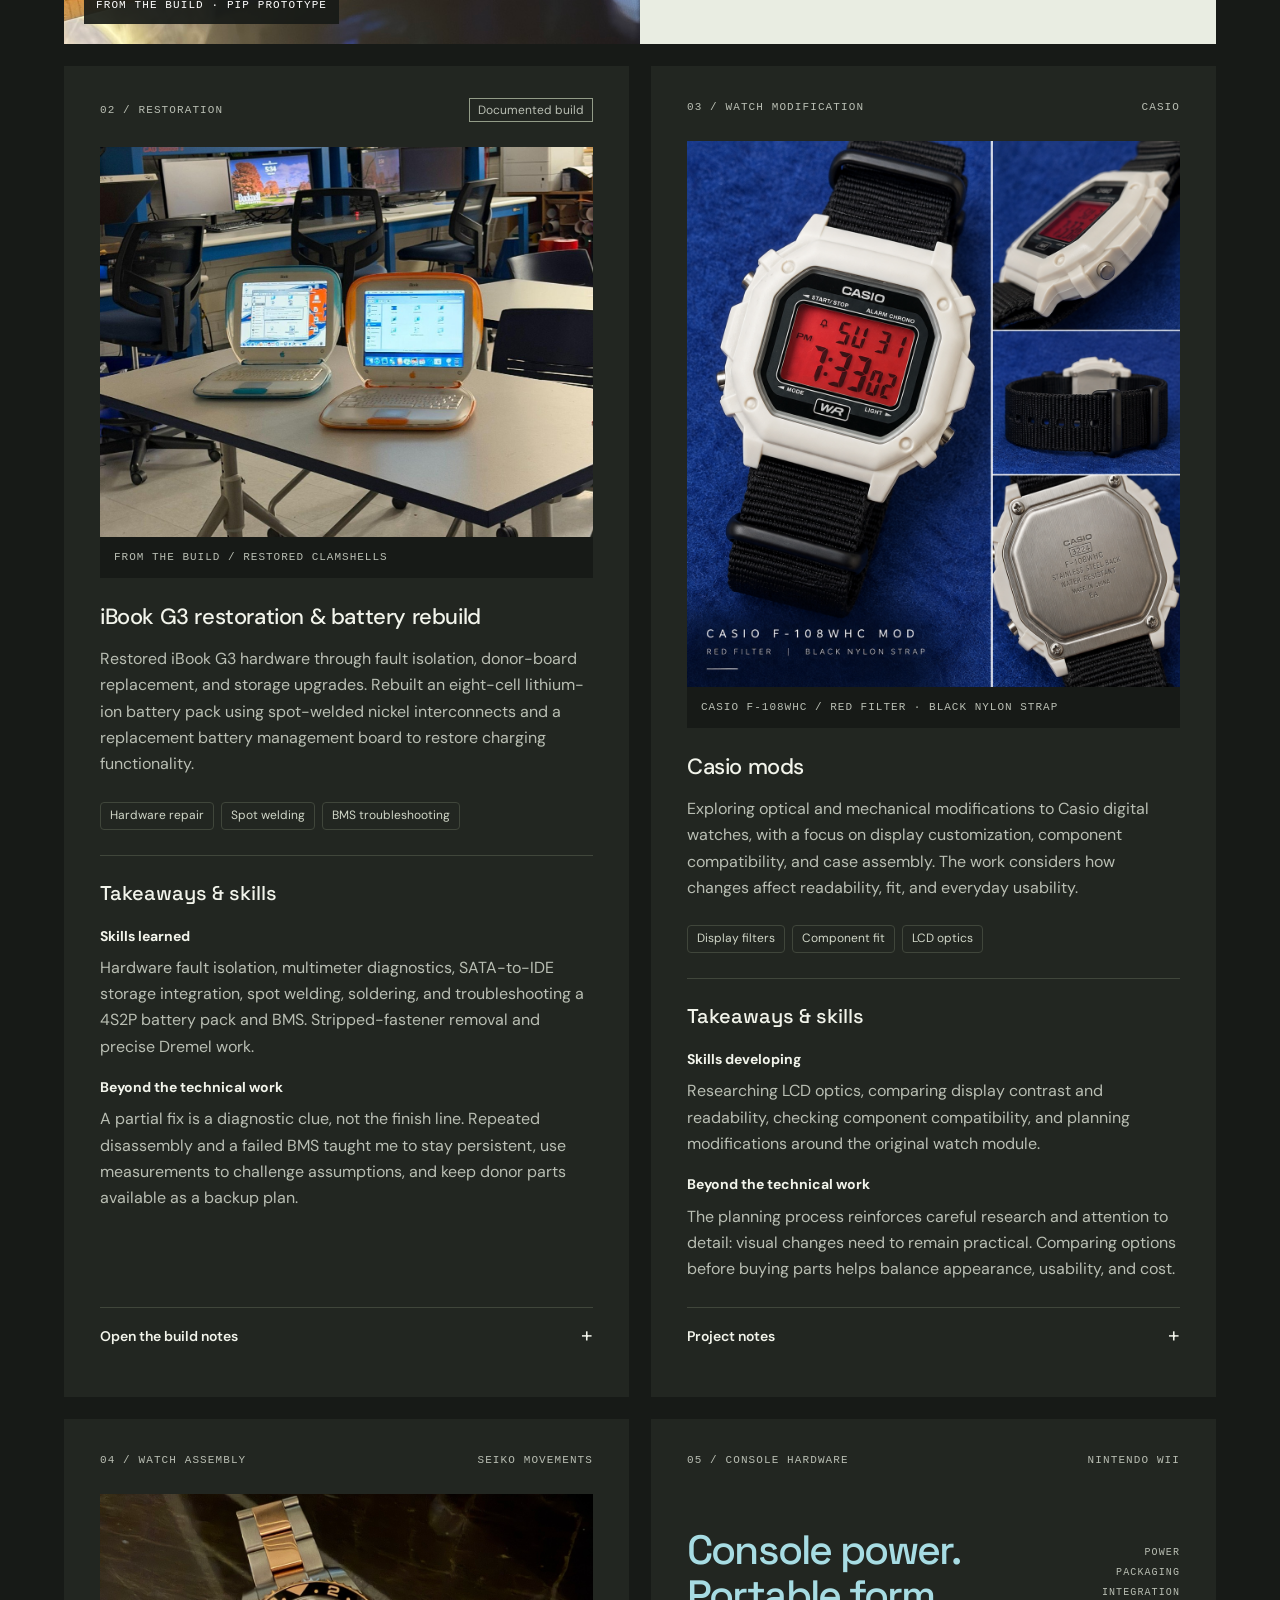
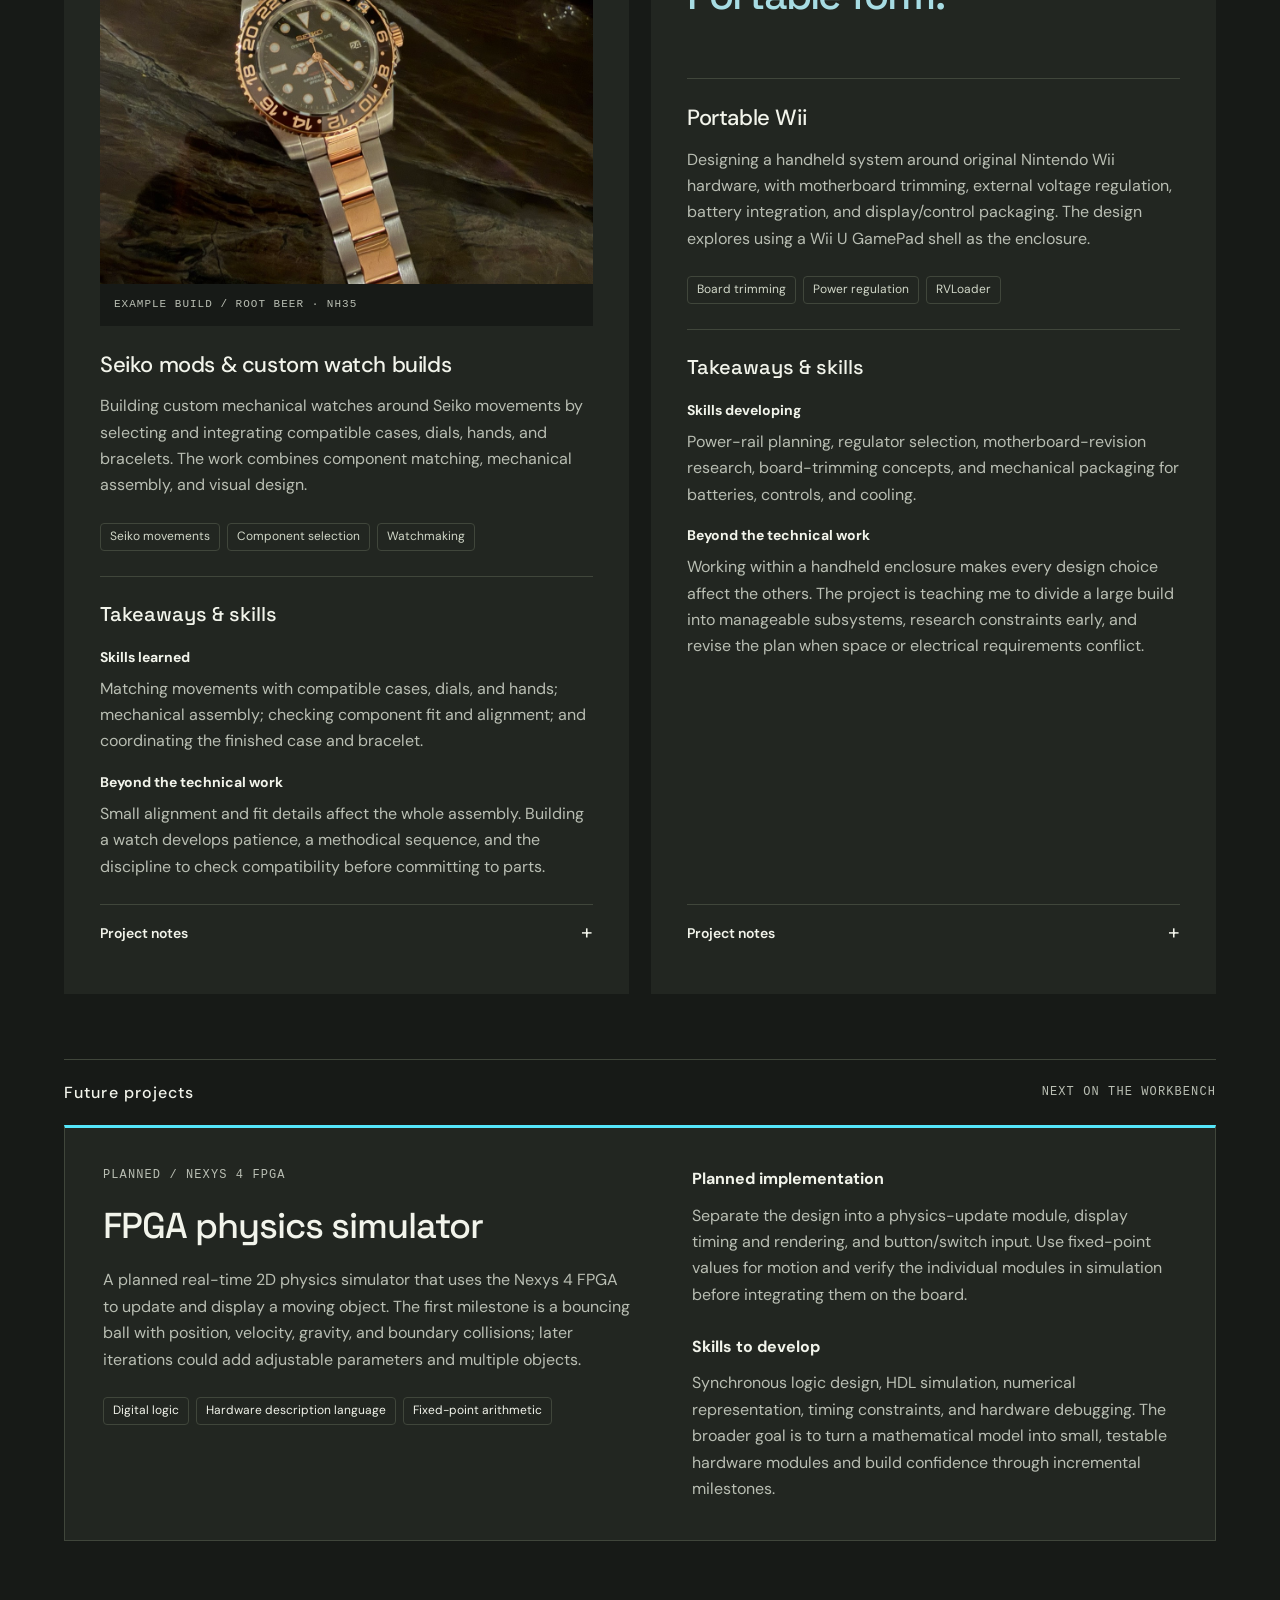
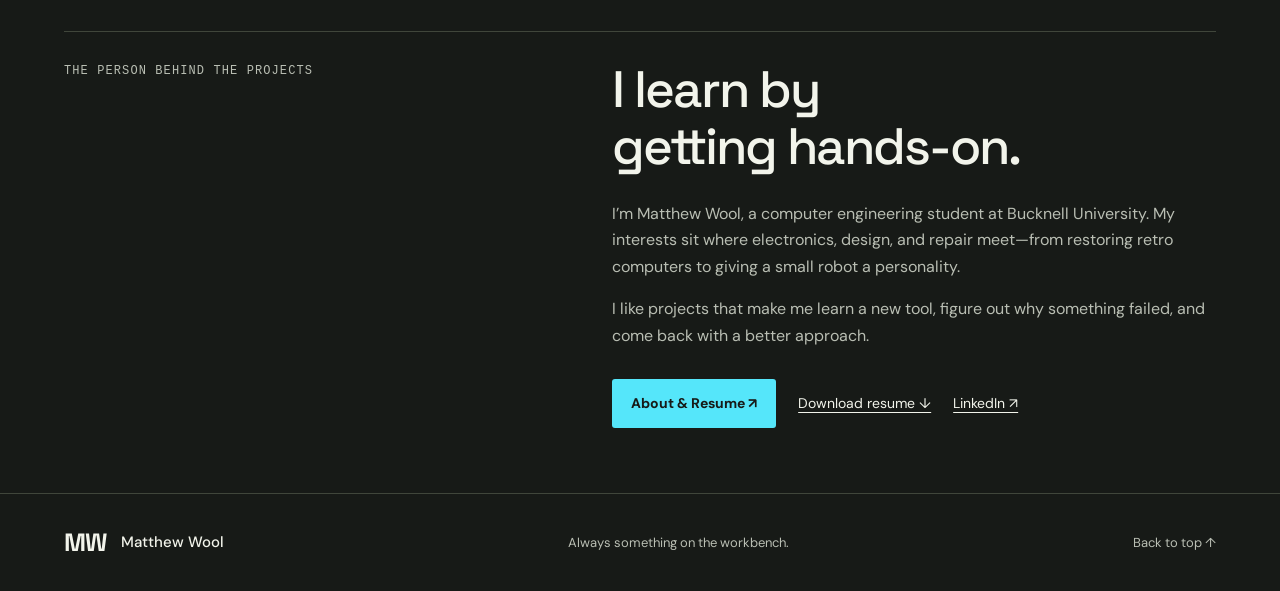
==== commit 04785d35: "Add files via upload" ====
--- a/index.html
+++ b/index.html
@@ -1,14 +1,15 @@
-<!doctype html>
-<html lang="en"><head><meta charset="utf-8"><meta name="viewport" content="width=device-width,initial-scale=1"><title>Matthew Wool — Projects</title><meta name="description" content="The projects of Matthew Wool: Pip, iBook restoration, Casio modifications, Seiko movement watch builds, and a portable Wii."><link rel="icon" href="data:image/svg+xml,%3Csvg xmlns='http://www.w3.org/2000/svg' viewBox='0 0 32 32'%3E%3Crect width='32' height='32' rx='6' fill='%2355e6fa'/%3E%3Ctext x='4' y='23' font-family='Arial' font-weight='bold' font-size='20' fill='%23191b18'%3EM%3C/text%3E%3C/svg%3E"><link rel="stylesheet" href="style.css"></head>
+<!DOCTYPE html>
+
+<html lang="en"><head><meta charset="utf-8"/><meta content="width=device-width,initial-scale=1" name="viewport"/><title>Matthew Wool — Projects</title><meta content="The projects of Matthew Wool: Pip, iBook restoration, Casio modifications, Seiko movement watch builds, and a portable Wii." name="description"/><link href="data:image/svg+xml,%3Csvg xmlns='http://www.w3.org/2000/svg' viewBox='0 0 32 32'%3E%3Crect width='32' height='32' rx='6' fill='%2355e6fa'/%3E%3Ctext x='4' y='23' font-family='Arial' font-weight='bold' font-size='20' fill='%23191b18'%3EM%3C/text%3E%3C/svg%3E" rel="icon"/><link href="style.css" rel="stylesheet"/></head>
 <body><a class="skip" href="#projects">Skip to projects</a><header><a class="brand" href="#">MW<span>Matthew Wool</span></a><nav aria-label="Main navigation"><a href="#projects">Projects <span>05</span></a><a href="#future">Future projects</a><a href="about.html">About &amp; Resume</a></nav></header>
-<main><section class="hero"><div class="eyebrow"><span>COMPUTER ENGINEERING · BUCKNELL UNIVERSITY</span><span>PROJECT NOTEBOOK / 01</span></div><h1>Curiosity.<br>Meet <em>hardware.</em></h1><div class="hero-bottom"><p>I’m Matthew. I build, take things apart, and bring old technology back to life. This is a collection of what’s on my workbench.</p><a class="round-link" href="#projects">Explore the projects <span aria-hidden="true">↘</span></a></div></section>
-<section id="projects" class="projects"><div class="section-label"><h2>Selected projects</h2><span>BUILD / RESTORE / EXPERIMENT</span></div>
-<article class="featured" id="ibook"><div class="feature-photo"><img src="assets/result.jpg" alt="Restored blue and orange iBook G3 Clamshell laptops running on a workbench"><span class="photo-caption">FROM THE BUILD · RESTORED CLAMSHELLS</span></div><div class="feature-copy"><div class="project-meta"><span>01 / RESTORATION</span><span class="badge">Documented build</span></div><h3>Old shell.<br>New life.</h3><h4>iBook G3 restoration & battery rebuild</h4><p>Restored iBook G3 hardware through fault isolation, donor-board replacement, and storage upgrades. Rebuilt an eight-cell lithium-ion battery pack using spot-welded nickel interconnects and a replacement battery management board to restore charging functionality.</p><div class="tags"><span>Hardware repair</span><span>Spot welding</span><span>BMS troubleshooting</span></div><section class="takeaways" aria-label="ibook takeaways"><h4>Takeaways &amp; skills</h4><dl><dt>Skills learned</dt><dd>Hardware fault isolation, multimeter diagnostics, SATA-to-IDE storage integration, spot welding, soldering, and troubleshooting a 4S2P battery pack and BMS.</dd><dt>Beyond the technical work</dt><dd>A partial fix is a diagnostic clue, not the finish line. Repeated disassembly and a failed BMS taught me to stay persistent, use measurements to challenge assumptions, and keep donor parts available as a backup plan.</dd></dl></section><details><summary>Open the build notes <span aria-hidden="true">+</span></summary><div class="notes"><p>Replaced the legacy hard drive with a 64 GB M.2 SATA SSD through a SATA-to-IDE adapter and installed a 512 MB SODIMM. After a three-beep startup fault, removing the expansion memory helped isolate the failure to onboard RAM, requiring a donor logic-board swap.</p><p>Replaced a failed optical drive, prepared bootable installation media, formatted the SSD, and installed Mac OS X before upgrading to 10.3. The repair required repeated full disassembly to access the storage and logic board.</p><p>Rebuilt the battery in a 4S2P configuration using eight 18650 cells, spot-welded nickel strips, and the original enclosure. Multimeter measurements and charging behavior pointed to a fault in the first battery management system (BMS). A donor BMS used a different revision, requiring the interconnect layout and soldered connections to be reworked before charging was restored.</p><div class="mini-gallery"><img loading="lazy" src="assets/ibook.jpg" alt="The original iBooks among stored equipment before restoration"><img loading="lazy" src="assets/battery.jpg" alt="Battery cells and spot welding equipment on the workbench"></div><p class="credit">Supported by the Nifty Idea Fund. Thanks to Matt Lamparter and Nathaniel Saltsgiver.</p><a class="text-link" href="assets/ibook-restoration.pdf" target="_blank" rel="noopener">Read the original project report ↗</a></div></details></div></article>
-<div class="project-grid">
-<article class="project pip" id="pip"><div class="project-meta"><span>02 / EMBEDDED SYSTEMS</span><span>PIP</span></div><figure class="build-photo"><a href="assets/pip-prototype.jpg" target="_blank" rel="noopener"><img src="assets/pip-prototype.jpg" alt="Pip prototype with glowing blue eyes, ESP32 hardware, a speaker, and breadboard wiring" loading="lazy"></a><figcaption>PIP / DESKTOP COMPANION PROTOTYPE</figcaption></figure><h3>Pip — an AI desktop companion</h3><p>Developing an ESP32-based desktop companion that integrates wake-word detection, audio capture and playback, animated display graphics, and conversational AI. The system combines embedded firmware with persistent conversation context and ongoing response-latency optimization.</p><div class="tags"><span>ESP32</span><span>Audio pipeline</span><span>Embedded firmware</span></div><section class="takeaways" aria-label="pip takeaways"><h4>Takeaways &amp; skills</h4><dl><dt>Skills developed</dt><dd>ESP32 and Python integration, serial communication, audio input/output, wake-word handling, display animation, persistent context, and debugging response delays.</dd><dt>Beyond the technical work</dt><dd>Breaking a complex interaction into smaller stages makes failures easier to isolate. Iterating on listening cues and response timing reinforced that usability matters alongside technical functionality—and that each fix should be checked before adding another feature.</dd></dl></section><details><summary>Project notes <span aria-hidden="true">+</span></summary><div class="notes"><p>Earlier Python-based prototypes integrated computer vision, sensor input, application control, and serial communication with ESP32 hardware. The standalone implementation brings the microphone, speaker, display, and conversational interface into a dedicated embedded device.</p><p>Current firmware work focuses on the transition from wake-word detection to recording, audible start/stop cues, and voice-command handling for display parameters such as eye color. Persistent memory retains conversation context across interactions; latency work targets the delay between user input and spoken output.</p></div></details></article>
-<article class="project casio" id="casio"><div class="project-meta"><span>03 / WATCH MODIFICATION</span><span>CASIO</span></div><div class="project-heading"><span class="large-type">Small changes.<br>Big character.</span><span class="serial">COLOR<br>CONTRAST<br>MATERIAL</span></div><h3>Casio mods</h3><p>Exploring optical and mechanical modifications to Casio digital watches, with a focus on display customization, component compatibility, and case assembly. The work considers how changes affect readability, fit, and everyday usability.</p><div class="tags"><span>Display filters</span><span>Component fit</span><span>LCD optics</span></div><section class="takeaways" aria-label="casio takeaways"><h4>Takeaways &amp; skills</h4><dl><dt>Skills developing</dt><dd>Researching LCD optics, comparing display contrast and readability, checking component compatibility, and planning modifications around the original watch module.</dd><dt>Beyond the technical work</dt><dd>The planning process reinforces careful research and attention to detail: visual changes need to remain practical. Comparing options before buying parts helps balance appearance, usability, and cost.</dd></dl></section><details><summary>Project notes <span aria-hidden="true">+</span></summary><div class="notes"><p>Display-modification research focuses on contrast, light transmission, and legibility. Evaluating optical changes alongside the original LCD module helps guide customization without compromising the watch’s basic functions.</p><p>Mechanical planning focuses on component fit, case compatibility, and careful disassembly and reassembly. The goal is to customize the watch while retaining its original electronic module and practical usability.</p></div></details></article>
-<article class="project watches" id="watches"><div class="project-meta"><span>04 / WATCH ASSEMBLY</span><span>SEIKO MOVEMENTS</span></div><figure class="build-photo"><a href="assets/rootbeer-nh35.jpg" target="_blank" rel="noopener"><img src="assets/rootbeer-nh35.jpg" alt="Root Beer Seiko mod with a black dial, brown-and-black bezel, and two-tone bracelet" loading="lazy"></a><figcaption>EXAMPLE BUILD / ROOT BEER · NH35</figcaption></figure><h3>Seiko mods &amp; custom watch builds</h3><p>Building custom mechanical watches around Seiko movements by selecting and integrating compatible cases, dials, hands, and bracelets. The work combines component matching, mechanical assembly, and visual design.</p><div class="tags"><span>Seiko movements</span><span>Component selection</span><span>Watchmaking</span></div><section class="takeaways" aria-label="watches takeaways"><h4>Takeaways &amp; skills</h4><dl><dt>Skills learned</dt><dd>Matching movements with compatible cases, dials, and hands; mechanical assembly; checking component fit and alignment; and coordinating the finished case and bracelet.</dd><dt>Beyond the technical work</dt><dd>Small alignment and fit details affect the whole assembly. Building a watch develops patience, a methodical sequence, and the discipline to check compatibility before committing to parts.</dd></dl></section><details><summary>Project notes <span aria-hidden="true">+</span></summary><div class="notes"><p>Each build starts with the movement and a compatible set of components. Mechanical considerations include dial and handset fit, date-window alignment, and how the movement, crown, and case work together as an assembly.</p><p>The Root Beer mod shown here is one example: an NH35 automatic build with a black dial, brown-and-black bezel, and two-tone bracelet. Its 24-hour bezel is a styling element; this build does not have a separate GMT indication.</p><figure class="watch-detail"><a href="assets/rootbeer-wrist.jpg" target="_blank" rel="noopener"><img src="assets/rootbeer-wrist.jpg" alt="Matthew wearing the Root Beer NH35 Seiko mod on its two-tone bracelet" loading="lazy"></a><figcaption>ROOT BEER EXAMPLE / ON WRIST</figcaption></figure></div></details></article>
-<article class="project wii" id="wii"><div class="project-meta"><span>05 / CONSOLE HARDWARE</span><span>NINTENDO WII</span></div><div class="project-heading"><span class="large-type">Console power.<br>Portable form.</span><span class="serial">POWER<br>PACKAGING<br>INTEGRATION</span></div><h3>Portable Wii</h3><p>Designing a handheld system around original Nintendo Wii hardware, with motherboard trimming, external voltage regulation, battery integration, and display/control packaging. The design explores using a Wii U GamePad shell as the enclosure.</p><div class="tags"><span>Board trimming</span><span>Power regulation</span><span>RVLoader</span></div><section class="takeaways" aria-label="wii takeaways"><h4>Takeaways &amp; skills</h4><dl><dt>Skills developing</dt><dd>Power-rail planning, regulator selection, motherboard-revision research, board-trimming concepts, and mechanical packaging for batteries, controls, and cooling.</dd><dt>Beyond the technical work</dt><dd>Working within a handheld enclosure makes every design choice affect the others. The project is teaching me to divide a large build into manageable subsystems, research constraints early, and revise the plan when space or electrical requirements conflict.</dd></dl></section><details><summary>Project notes <span aria-hidden="true">+</span></summary><div class="notes"><p>Research and power-system planning cover Wii motherboard revisions, the OMGWTF trim, and regulation of the 1.0 V, 1.15 V, 3.3 V, and 5 V rails. Regulator options under consideration include PTH08080 and PTR08060 modules, alongside RVLoader for the portable software setup.</p><p>Integration work focuses on fitting the board, battery, display, controls, and cooling hardware within the handheld enclosure. The project remains in development, with electrical integration and mechanical packaging driving the design.</p></div></details></article>
+<main><section class="hero"><div class="eyebrow"><span>COMPUTER ENGINEERING · BUCKNELL UNIVERSITY</span><span>PROJECT NOTEBOOK / 01</span></div><h1>Curiosity.<br/>Meet <em>hardware.</em></h1><div class="hero-bottom"><p>I’m Matthew. I build, take things apart, and bring old technology back to life. This is a collection of what’s on my workbench.</p><a class="round-link" href="#projects">Explore the projects <span aria-hidden="true">↘</span></a></div></section>
+<section class="projects" id="projects"><div class="section-label"><h2>Selected projects</h2><span>BUILD / RESTORE / EXPERIMENT</span></div>
+<article class="featured pip" id="pip"><div class="feature-photo"><img alt="Pip prototype with glowing blue eyes, ESP32 hardware, a speaker, and breadboard wiring" src="assets/pip-prototype.jpg"/><span class="photo-caption">FROM THE BUILD · PIP PROTOTYPE</span></div><div class="feature-copy"><div class="project-meta"><span>01 / EMBEDDED SYSTEMS</span><span class="badge">Featured project</span></div><h3>Meet Pip.</h3><h4>An AI desktop companion</h4><p>Developing an ESP32-based AI desktop companion with wake-word detection, voice interaction, animated eyes, and persistent conversation context. Pip combines embedded hardware with online AI services to research questions, generate images, and send emails, including research results and generated pictures.</p><div class="tags"><span>ESP32</span><span>Audio pipeline</span><span>Embedded firmware</span></div><section aria-label="pip takeaways" class="takeaways"><h4>Takeaways &amp; skills</h4><dl><dt>Skills developed</dt><dd>ESP32 and Python integration, serial communication, audio input/output, wake-word handling, display animation, persistent context, and debugging response delays. Integrating online research, image generation, and email delivery with the conversational interface.</dd><dt>Beyond the technical work</dt><dd>Breaking a complex interaction into smaller stages makes failures easier to isolate. Iterating on listening cues and response timing reinforced that usability matters alongside technical functionality—and that each fix should be checked before adding another feature.</dd></dl></section><details><summary>Project notes <span aria-hidden="true">+</span></summary><div class="notes"><p>Earlier Python-based prototypes integrated computer vision, sensor input, application control, and serial communication with ESP32 hardware. The standalone implementation brings the microphone, speaker, display, and conversational interface into a dedicated embedded device.</p><p>Current firmware work focuses on the transition from wake-word detection to recording, audible start/stop cues, and voice-command handling for display parameters such as eye color. Persistent memory retains conversation context across interactions; latency work targets the delay between user input and spoken output.</p><p>Beyond conversation, Pip can research topics online, generate images from spoken requests, and email results or pictures. Ongoing development connects these tools with persistent context so follow-up requests can refer back to earlier conversations and images.</p></div></details></div></article>
+<div class="project-grid"><article class="project ibook" id="ibook"><div class="project-meta"><span>02 / RESTORATION</span><span class="badge">Documented build</span></div><figure class="build-photo"><img alt="Restored blue and orange iBook G3 Clamshell laptops running on a workbench" src="assets/result.jpg"/><figcaption>FROM THE BUILD / RESTORED CLAMSHELLS</figcaption></figure><h3>iBook G3 restoration &amp; battery rebuild</h3><p>Restored iBook G3 hardware through fault isolation, donor-board replacement, and storage upgrades. Rebuilt an eight-cell lithium-ion battery pack using spot-welded nickel interconnects and a replacement battery management board to restore charging functionality.</p><div class="tags"><span>Hardware repair</span><span>Spot welding</span><span>BMS troubleshooting</span></div><section aria-label="ibook takeaways" class="takeaways"><h4>Takeaways &amp; skills</h4><dl><dt>Skills learned</dt><dd>Hardware fault isolation, multimeter diagnostics, SATA-to-IDE storage integration, spot welding, soldering, and troubleshooting a 4S2P battery pack and BMS. Stripped-fastener removal and precise Dremel work.</dd><dt>Beyond the technical work</dt><dd>A partial fix is a diagnostic clue, not the finish line. Repeated disassembly and a failed BMS taught me to stay persistent, use measurements to challenge assumptions, and keep donor parts available as a backup plan.</dd></dl></section><details><summary>Open the build notes <span aria-hidden="true">+</span></summary><div class="notes"><p>Stripped Phillips screw heads became another obstacle during disassembly. I had to use a Dremel to cut into the damaged heads so I could remove the screws and continue the restoration. Working around stubborn fasteners reinforced the value of patience, controlled tool use, and adapting when the standard approach fails.</p><p>Replaced the legacy hard drive with a 64 GB M.2 SATA SSD through a SATA-to-IDE adapter and installed a 512 MB SODIMM. After a three-beep startup fault, removing the expansion memory helped isolate the failure to onboard RAM, requiring a donor logic-board swap.</p><p>Replaced a failed optical drive, prepared bootable installation media, formatted the SSD, and installed Mac OS X before upgrading to 10.3. The repair required repeated full disassembly to access the storage and logic board.</p><p>Rebuilt the battery in a 4S2P configuration using eight 18650 cells, spot-welded nickel strips, and the original enclosure. Multimeter measurements and charging behavior pointed to a fault in the first battery management system (BMS). A donor BMS used a different revision, requiring the interconnect layout and soldered connections to be reworked before charging was restored.</p><div class="mini-gallery"><img alt="The original iBooks among stored equipment before restoration" loading="lazy" src="assets/ibook.jpg"/><img alt="Battery cells and spot welding equipment on the workbench" loading="lazy" src="assets/battery.jpg"/></div><p class="credit">Supported by the Nifty Idea Fund. Thanks to Matt Lamparter and Nathaniel Saltsgiver.</p><a class="text-link" href="assets/ibook-restoration.pdf" rel="noopener" target="_blank">Read the original project report ↗</a></div></details></article>
+
+<article class="project casio" id="casio"><div class="project-meta"><span>03 / WATCH MODIFICATION</span><span>CASIO</span></div><figure class="build-photo casio-photo"><a href="assets/casio-f108whc-mod.png" rel="noopener" target="_blank"><img alt="White Casio F-108WHC with a red display filter and black nylon strap, shown from four angles" loading="lazy" src="assets/casio-f108whc-mod.png"/></a><figcaption>CASIO F-108WHC / RED FILTER · BLACK NYLON STRAP</figcaption></figure><h3>Casio mods</h3><p>Exploring optical and mechanical modifications to Casio digital watches, with a focus on display customization, component compatibility, and case assembly. The work considers how changes affect readability, fit, and everyday usability.</p><div class="tags"><span>Display filters</span><span>Component fit</span><span>LCD optics</span></div><section aria-label="casio takeaways" class="takeaways"><h4>Takeaways &amp; skills</h4><dl><dt>Skills developing</dt><dd>Researching LCD optics, comparing display contrast and readability, checking component compatibility, and planning modifications around the original watch module.</dd><dt>Beyond the technical work</dt><dd>The planning process reinforces careful research and attention to detail: visual changes need to remain practical. Comparing options before buying parts helps balance appearance, usability, and cost.</dd></dl></section><details><summary>Project notes <span aria-hidden="true">+</span></summary><div class="notes"><p>Display-modification research focuses on contrast, light transmission, and legibility. Evaluating optical changes alongside the original LCD module helps guide customization without compromising the watch’s basic functions.</p><p>Mechanical planning focuses on component fit, case compatibility, and careful disassembly and reassembly. The goal is to customize the watch while retaining its original electronic module and practical usability.</p></div></details></article>
+<article class="project watches" id="watches"><div class="project-meta"><span>04 / WATCH ASSEMBLY</span><span>SEIKO MOVEMENTS</span></div><figure class="build-photo"><a href="assets/rootbeer-nh35.jpg" rel="noopener" target="_blank"><img alt="Root Beer Seiko mod with a black dial, brown-and-black bezel, and two-tone bracelet" loading="lazy" src="assets/rootbeer-nh35.jpg"/></a><figcaption>EXAMPLE BUILD / ROOT BEER · NH35</figcaption></figure><h3>Seiko mods &amp; custom watch builds</h3><p>Building custom mechanical watches around Seiko movements by selecting and integrating compatible cases, dials, hands, and bracelets. The work combines component matching, mechanical assembly, and visual design.</p><div class="tags"><span>Seiko movements</span><span>Component selection</span><span>Watchmaking</span></div><section aria-label="watches takeaways" class="takeaways"><h4>Takeaways &amp; skills</h4><dl><dt>Skills learned</dt><dd>Matching movements with compatible cases, dials, and hands; mechanical assembly; checking component fit and alignment; and coordinating the finished case and bracelet.</dd><dt>Beyond the technical work</dt><dd>Small alignment and fit details affect the whole assembly. Building a watch develops patience, a methodical sequence, and the discipline to check compatibility before committing to parts.</dd></dl></section><details><summary>Project notes <span aria-hidden="true">+</span></summary><div class="notes"><p>Each build starts with the movement and a compatible set of components. Mechanical considerations include dial and handset fit, date-window alignment, and how the movement, crown, and case work together as an assembly.</p><p>The Root Beer mod shown here is one example: an NH35 automatic build with a black dial, brown-and-black bezel, and two-tone bracelet. Its 24-hour bezel is a styling element; this build does not have a separate GMT indication.</p><figure class="watch-detail"><a href="assets/rootbeer-wrist.jpg" rel="noopener" target="_blank"><img alt="Matthew wearing the Root Beer NH35 Seiko mod on its two-tone bracelet" loading="lazy" src="assets/rootbeer-wrist.jpg"/></a><figcaption>ROOT BEER EXAMPLE / ON WRIST</figcaption></figure></div></details></article>
+<article class="project wii" id="wii"><div class="project-meta"><span>05 / CONSOLE HARDWARE</span><span>NINTENDO WII</span></div><div class="project-heading"><span class="large-type">Console power.<br/>Portable form.</span><span class="serial">POWER<br/>PACKAGING<br/>INTEGRATION</span></div><h3>Portable Wii</h3><p>Designing a handheld system around original Nintendo Wii hardware, with motherboard trimming, external voltage regulation, battery integration, and display/control packaging. The design explores using a Wii U GamePad shell as the enclosure.</p><div class="tags"><span>Board trimming</span><span>Power regulation</span><span>RVLoader</span></div><section aria-label="wii takeaways" class="takeaways"><h4>Takeaways &amp; skills</h4><dl><dt>Skills developing</dt><dd>Power-rail planning, regulator selection, motherboard-revision research, board-trimming concepts, and mechanical packaging for batteries, controls, and cooling.</dd><dt>Beyond the technical work</dt><dd>Working within a handheld enclosure makes every design choice affect the others. The project is teaching me to divide a large build into manageable subsystems, research constraints early, and revise the plan when space or electrical requirements conflict.</dd></dl></section><details><summary>Project notes <span aria-hidden="true">+</span></summary><div class="notes"><p>Research and power-system planning cover Wii motherboard revisions, the OMGWTF trim, and regulation of the 1.0 V, 1.15 V, 3.3 V, and 5 V rails. Regulator options under consideration include PTH08080 and PTR08060 modules, alongside RVLoader for the portable software setup.</p><p>Integration work focuses on fitting the board, battery, display, controls, and cooling hardware within the handheld enclosure. The project remains in development, with electrical integration and mechanical packaging driving the design.</p></div></details></article>
 </div></section>
-<section id="future" class="future-projects"><div class="section-label"><h2>Future projects</h2><span>NEXT ON THE WORKBENCH</span></div><article class="future-card"><div><span class="eyebrow">PLANNED / NEXYS 4 FPGA</span><h3>FPGA physics simulator</h3><p>A planned real-time 2D physics simulator that uses the Nexys 4 FPGA to update and display a moving object. The first milestone is a bouncing ball with position, velocity, gravity, and boundary collisions; later iterations could add adjustable parameters and multiple objects.</p><div class="tags"><span>Digital logic</span><span>Hardware description language</span><span>Fixed-point arithmetic</span></div></div><div class="future-plan"><h4>Planned implementation</h4><p>Separate the design into a physics-update module, display timing and rendering, and button/switch input. Use fixed-point values for motion and verify the individual modules in simulation before integrating them on the board.</p><h4>Skills to develop</h4><p>Synchronous logic design, HDL simulation, numerical representation, timing constraints, and hardware debugging. The broader goal is to turn a mathematical model into small, testable hardware modules and build confidence through incremental milestones.</p></div></article></section>
-<section id="about" class="about"><span class="eyebrow">THE PERSON BEHIND THE PROJECTS</span><div><h2>I learn by<br>getting hands-on.</h2><p>I’m Matthew Wool, a computer engineering student at Bucknell University. My interests sit where electronics, design, and repair meet—from restoring retro computers to giving a small robot a personality.</p><p>I like projects that make me learn a new tool, figure out why something failed, and come back with a better approach.</p><div class="resume-actions"><a class="button" href="about.html">About &amp; Resume ↗</a><a class="text-link" href="assets/matthew-wool-resume.pdf" download="Matthew-Wool-Resume.pdf">Download resume ↓</a></div></div></section></main><footer><a class="brand" href="#">MW<span>Matthew Wool</span></a><span>Always something on the workbench.</span><a href="#">Back to top ↑</a></footer></body></html>
+<section class="future-projects" id="future"><div class="section-label"><h2>Future projects</h2><span>NEXT ON THE WORKBENCH</span></div><article class="future-card"><div><span class="eyebrow">PLANNED / NEXYS 4 FPGA</span><h3>FPGA physics simulator</h3><p>A planned real-time 2D physics simulator that uses the Nexys 4 FPGA to update and display a moving object. The first milestone is a bouncing ball with position, velocity, gravity, and boundary collisions; later iterations could add adjustable parameters and multiple objects.</p><div class="tags"><span>Digital logic</span><span>Hardware description language</span><span>Fixed-point arithmetic</span></div></div><div class="future-plan"><h4>Planned implementation</h4><p>Separate the design into a physics-update module, display timing and rendering, and button/switch input. Use fixed-point values for motion and verify the individual modules in simulation before integrating them on the board.</p><h4>Skills to develop</h4><p>Synchronous logic design, HDL simulation, numerical representation, timing constraints, and hardware debugging. The broader goal is to turn a mathematical model into small, testable hardware modules and build confidence through incremental milestones.</p></div></article></section>
+<section class="about" id="about"><span class="eyebrow">THE PERSON BEHIND THE PROJECTS</span><div><h2>I learn by<br/>getting hands-on.</h2><p>I’m Matthew Wool, a computer engineering student at Bucknell University. My interests sit where electronics, design, and repair meet—from restoring retro computers to giving a small robot a personality.</p><p>I like projects that make me learn a new tool, figure out why something failed, and come back with a better approach.</p><div class="resume-actions"><a class="button" href="about.html">About &amp; Resume ↗</a><a class="text-link" download="Matthew-Wool-Resume.pdf" href="assets/matthew-wool-resume.pdf">Download resume ↓</a><a class="text-link" href="https://www.linkedin.com/in/matthew-wool-7a2507309/" rel="noopener" target="_blank">LinkedIn ↗</a></div></div></section></main><footer><a class="brand" href="#">MW<span>Matthew Wool</span></a><span>Always something on the workbench.</span><a href="#">Back to top ↑</a></footer></body></html>
--- a/style.css
+++ b/style.css
@@ -11,3 +11,6 @@
 
 /* Project lessons and future work */
 .takeaways{border-top:1px solid var(--line);padding-top:23px;margin:0 0 24px}.takeaways h4{font:500 20px/1.4 'Space Grotesk',sans-serif;margin:0 0 18px}.takeaways dl{margin:0}.takeaways dt{font-size:14px;font-weight:700;color:var(--text);margin:16px 0 7px}.takeaways dd{margin:0;color:var(--muted);font-size:16px;line-height:1.65}.featured .takeaways{border-color:#a8af9f}.featured .takeaways dt{color:#1c2119}.featured .takeaways dd{color:#51594b}.future-projects{margin:65px 5% 0}.future-card{display:grid;grid-template-columns:1.1fr 1fr;gap:55px;border:1px solid var(--line);border-top:3px solid var(--accent);padding:38px;background:var(--panel)}.future-card h3{font:500 36px/1.15 'Space Grotesk',sans-serif;letter-spacing:-1px;margin:20px 0}.future-card p{color:var(--muted);font-size:16px}.future-card h4{font-size:16px;margin:0 0 10px}.future-plan p+h4{margin-top:26px}.future-card .tags{margin-bottom:0}.future-card .tags span{border-color:var(--line)}@media(max-width:760px){header{flex-wrap:wrap;gap:18px}nav{flex-wrap:wrap;font-size:13px;gap:16px}.future-projects{margin:45px 6% 0}.future-card{grid-template-columns:1fr;gap:30px;padding:26px}.future-card h3{font-size:30px}}
+
+/* Preserve the full Casio collage and frame the featured prototype. */
+.casio-photo img{height:auto;object-fit:contain}.featured.pip .feature-photo>img{object-position:center}.featured.pip{border-top:3px solid var(--accent)}
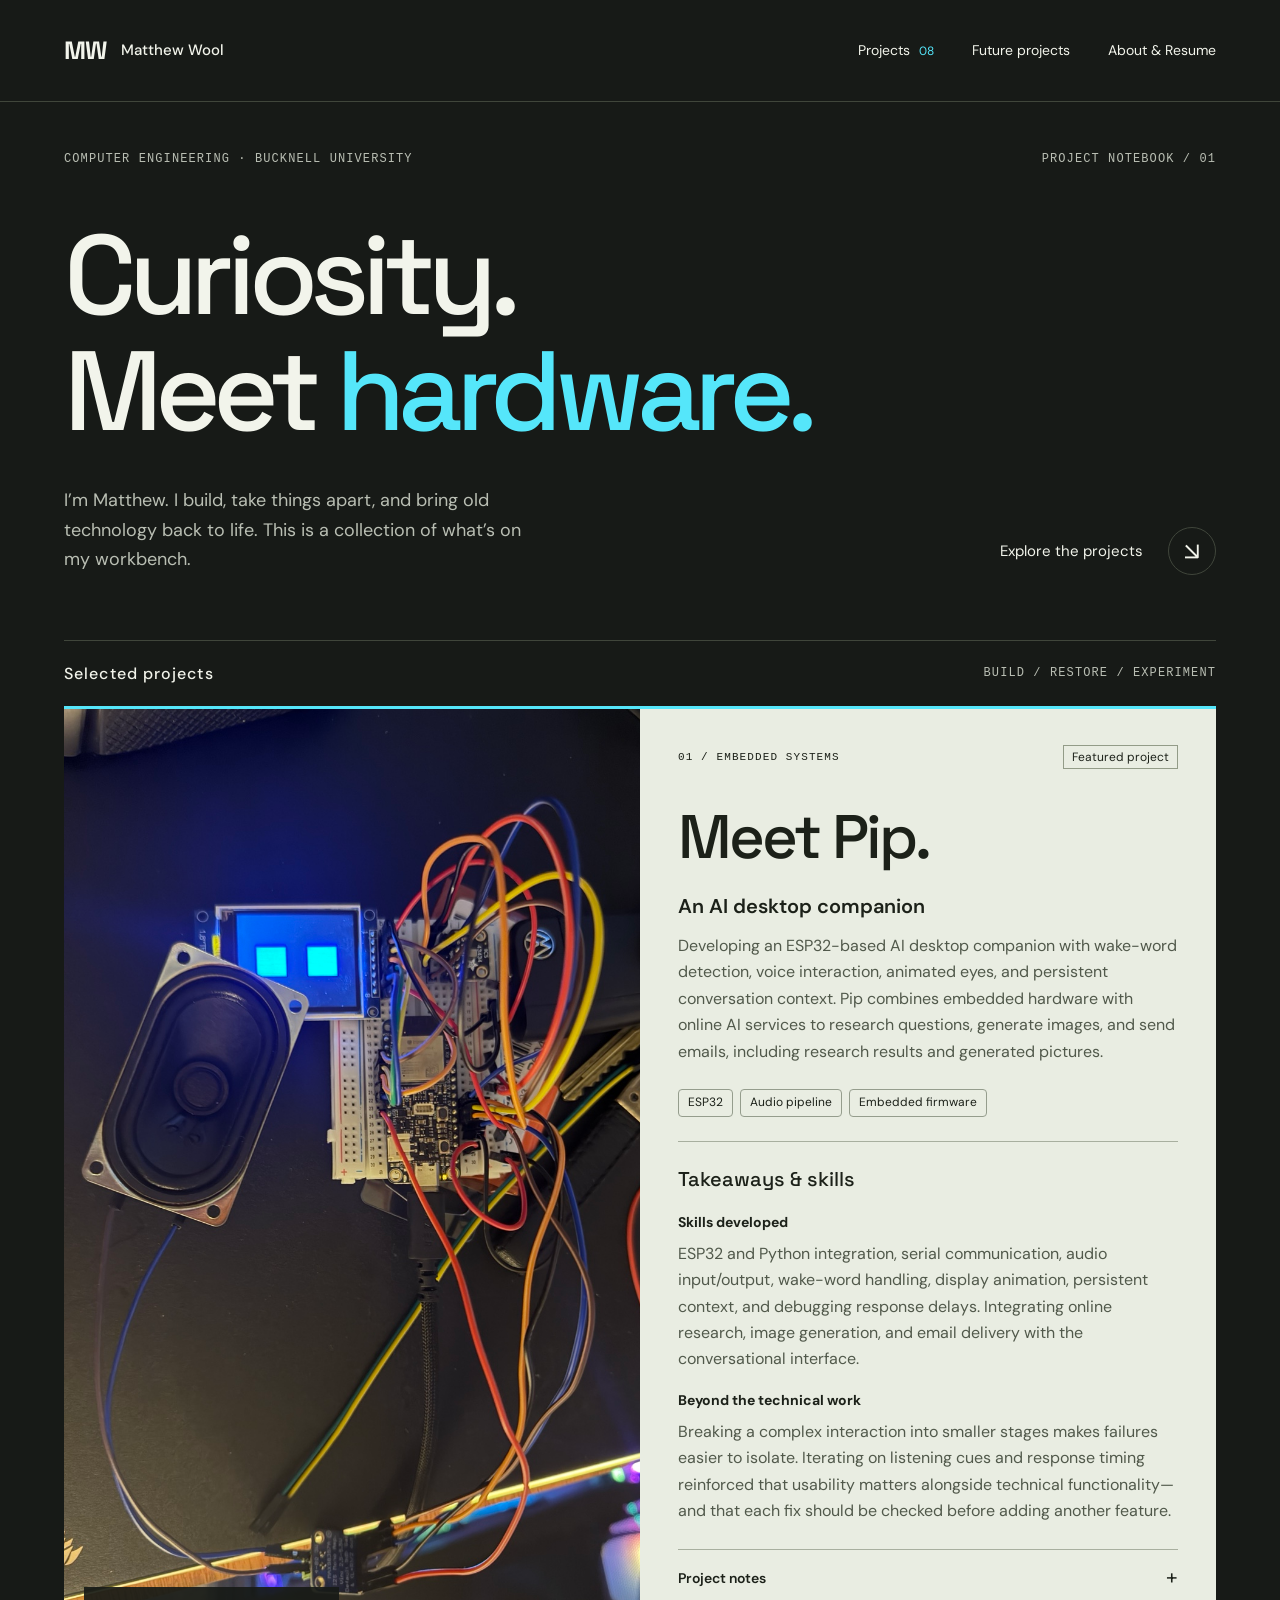
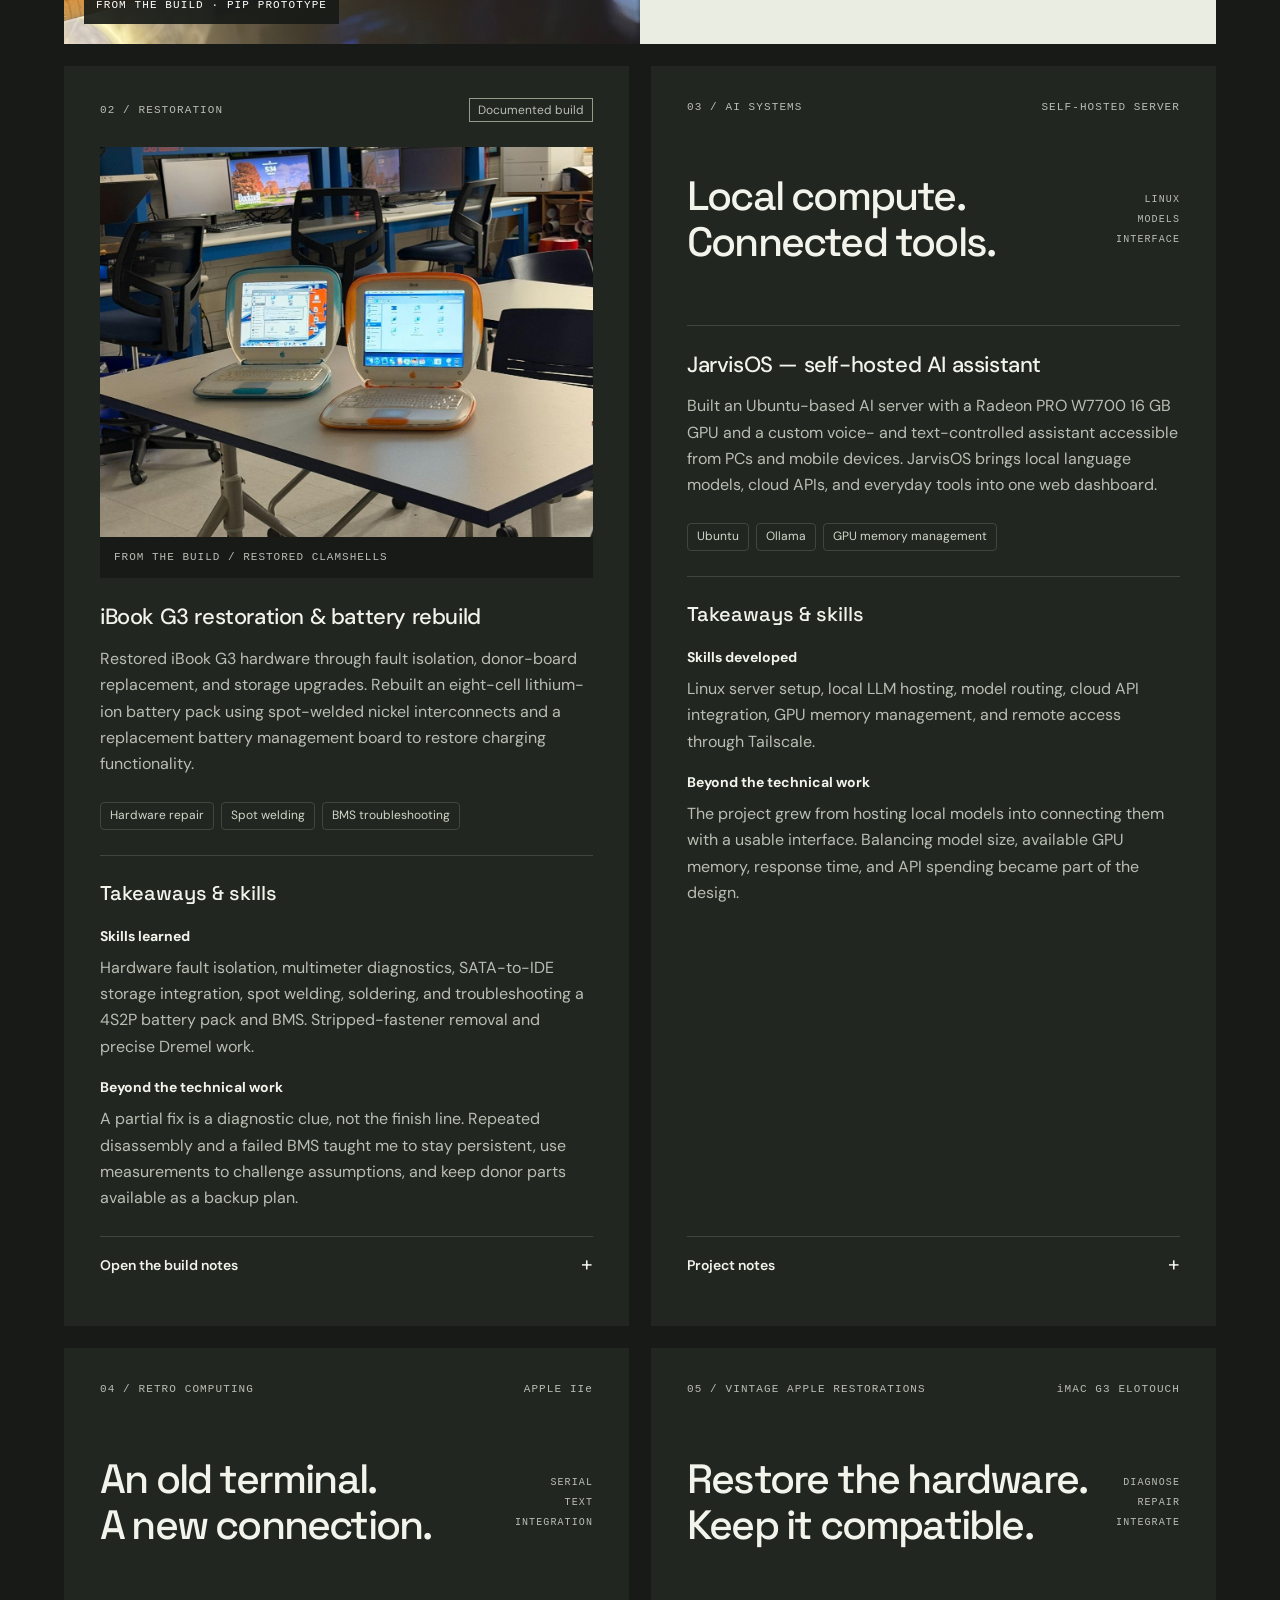
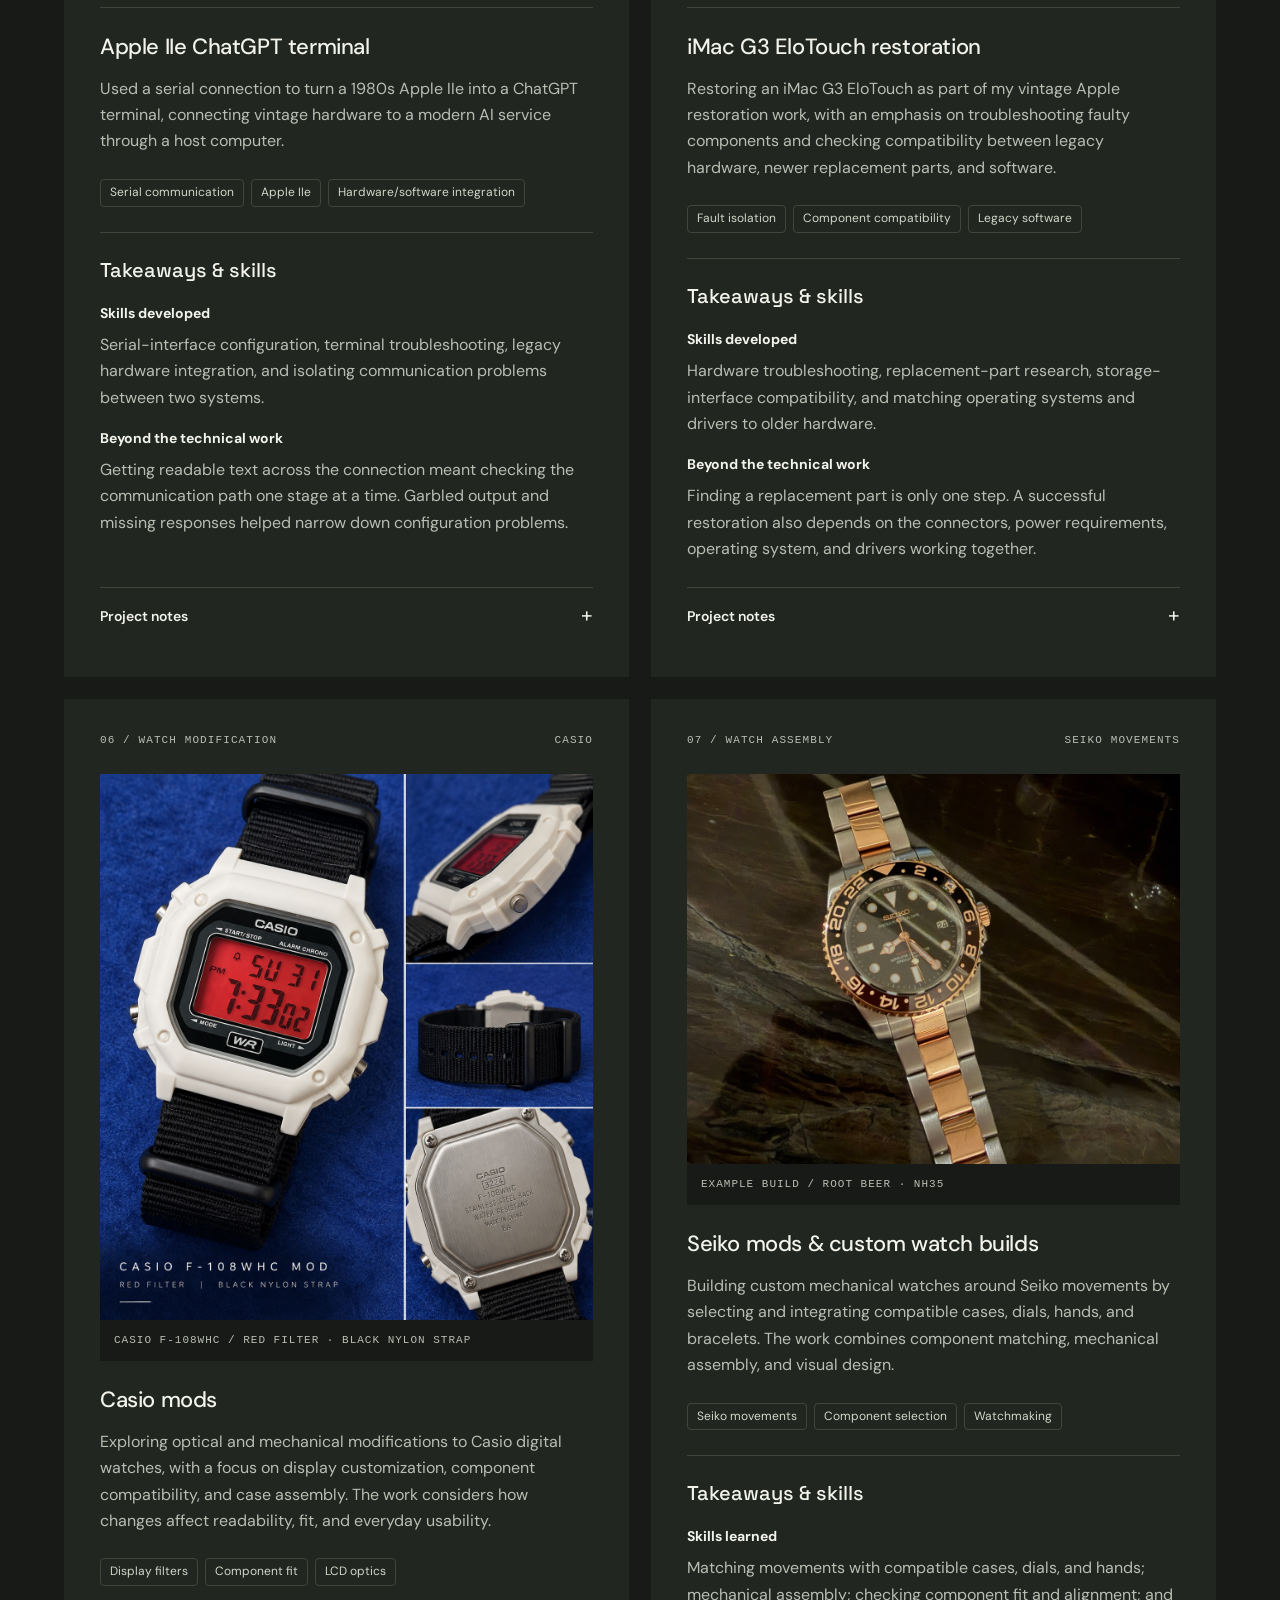
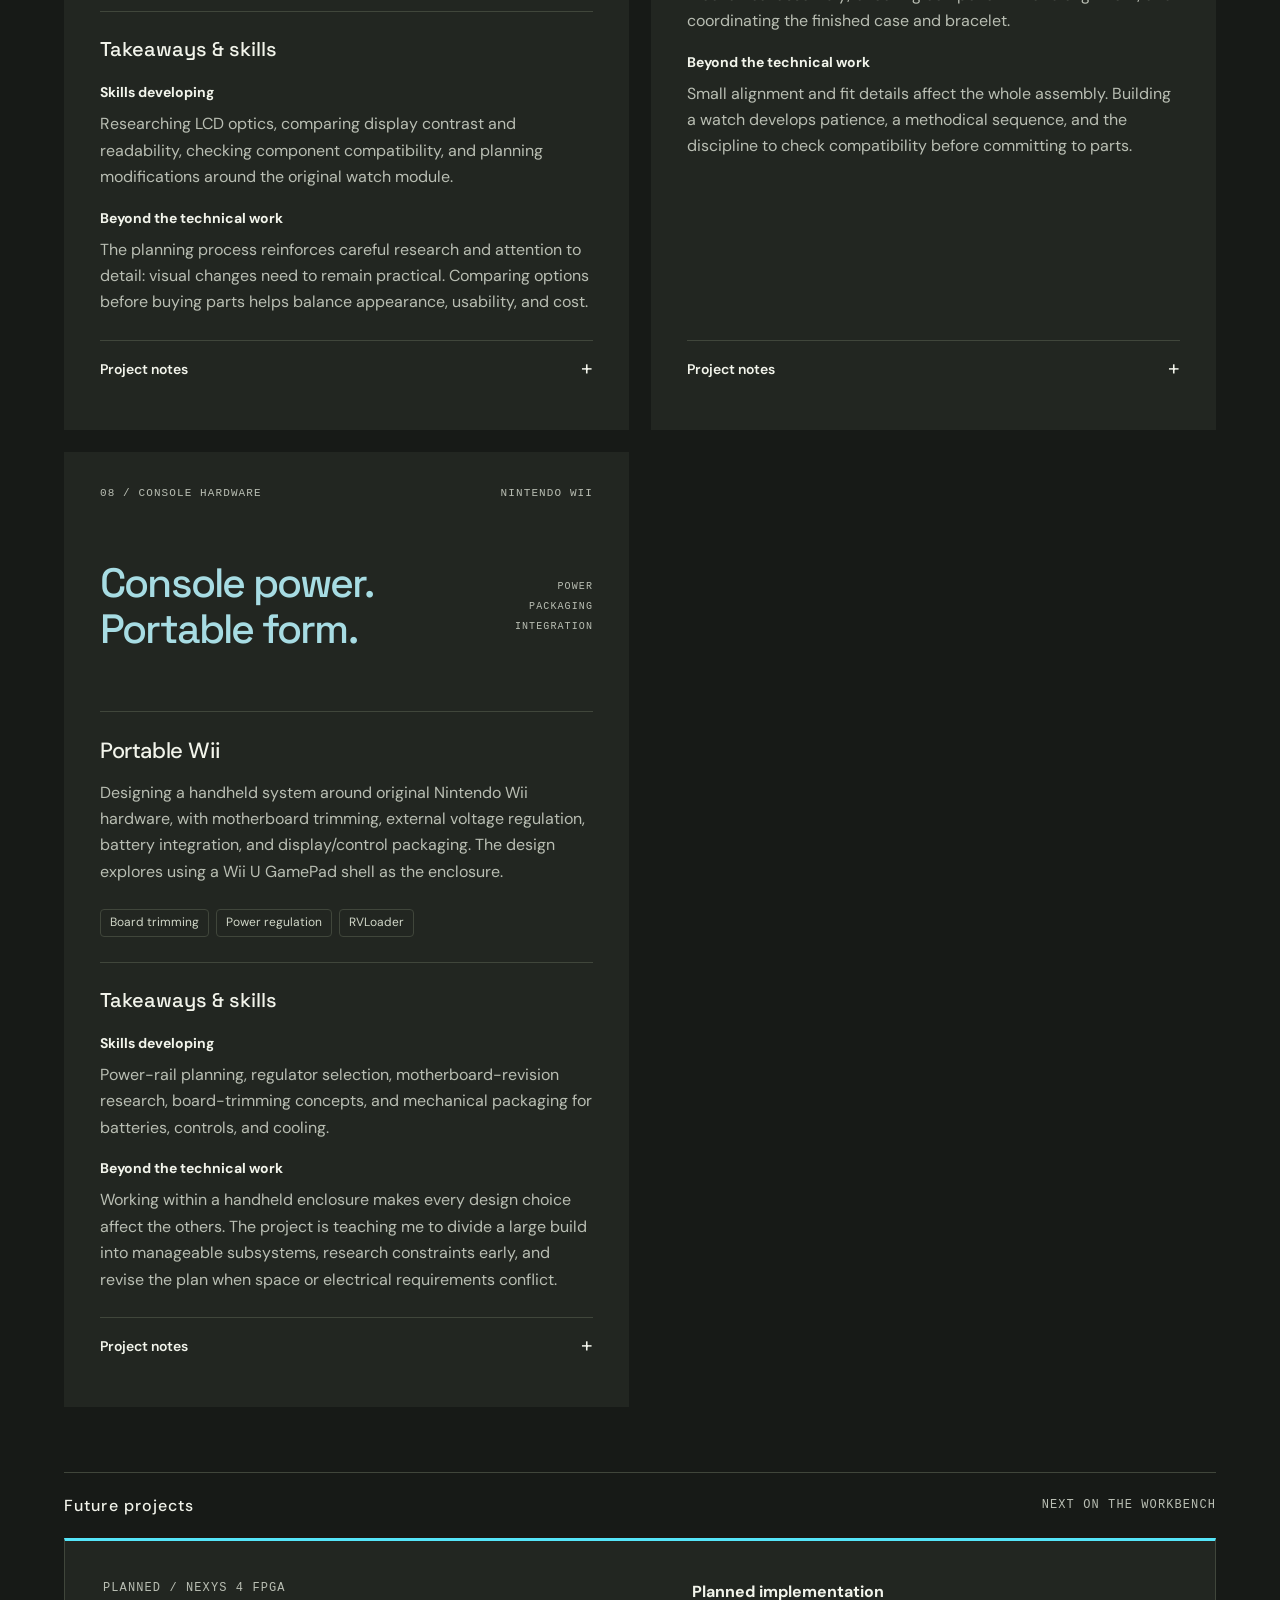
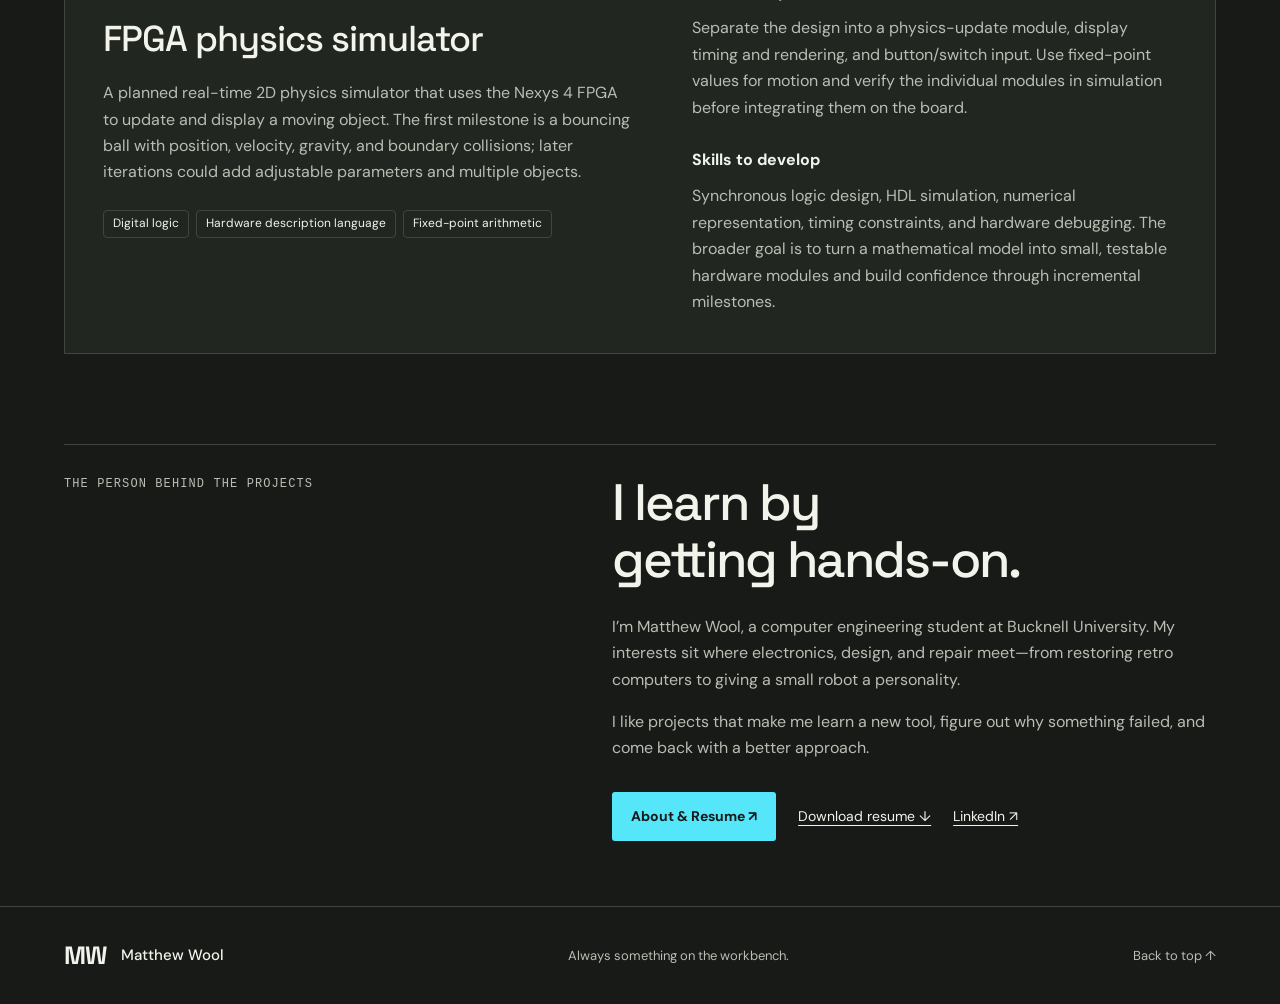
==== commit c2767ce1: "Add JarvisOS, Apple IIe terminal, and iMac G3 restoration projects" ====
--- a/index.html
+++ b/index.html
@@ -1,15 +1,18 @@
 <!DOCTYPE html>
 
-<html lang="en"><head><meta charset="utf-8"/><meta content="width=device-width,initial-scale=1" name="viewport"/><title>Matthew Wool — Projects</title><meta content="The projects of Matthew Wool: Pip, iBook restoration, Casio modifications, Seiko movement watch builds, and a portable Wii." name="description"/><link href="data:image/svg+xml,%3Csvg xmlns='http://www.w3.org/2000/svg' viewBox='0 0 32 32'%3E%3Crect width='32' height='32' rx='6' fill='%2355e6fa'/%3E%3Ctext x='4' y='23' font-family='Arial' font-weight='bold' font-size='20' fill='%23191b18'%3EM%3C/text%3E%3C/svg%3E" rel="icon"/><link href="style.css" rel="stylesheet"/></head>
-<body><a class="skip" href="#projects">Skip to projects</a><header><a class="brand" href="#">MW<span>Matthew Wool</span></a><nav aria-label="Main navigation"><a href="#projects">Projects <span>05</span></a><a href="#future">Future projects</a><a href="about.html">About &amp; Resume</a></nav></header>
+<html lang="en"><head><meta charset="utf-8"/><meta content="width=device-width,initial-scale=1" name="viewport"/><title>Matthew Wool — Projects</title><meta content="The projects of Matthew Wool: Pip, JarvisOS AI server, Apple IIe ChatGPT terminal, vintage Apple restorations, custom watches, and a portable Wii." name="description"/><link href="data:image/svg+xml,%3Csvg xmlns='http://www.w3.org/2000/svg' viewBox='0 0 32 32'%3E%3Crect width='32' height='32' rx='6' fill='%2355e6fa'/%3E%3Ctext x='4' y='23' font-family='Arial' font-weight='bold' font-size='20' fill='%23191b18'%3EM%3C/text%3E%3C/svg%3E" rel="icon"/><link href="style.css" rel="stylesheet"/></head>
+<body><a class="skip" href="#projects">Skip to projects</a><header><a class="brand" href="#">MW<span>Matthew Wool</span></a><nav aria-label="Main navigation"><a href="#projects">Projects <span>08</span></a><a href="#future">Future projects</a><a href="about.html">About &amp; Resume</a></nav></header>
 <main><section class="hero"><div class="eyebrow"><span>COMPUTER ENGINEERING · BUCKNELL UNIVERSITY</span><span>PROJECT NOTEBOOK / 01</span></div><h1>Curiosity.<br/>Meet <em>hardware.</em></h1><div class="hero-bottom"><p>I’m Matthew. I build, take things apart, and bring old technology back to life. This is a collection of what’s on my workbench.</p><a class="round-link" href="#projects">Explore the projects <span aria-hidden="true">↘</span></a></div></section>
 <section class="projects" id="projects"><div class="section-label"><h2>Selected projects</h2><span>BUILD / RESTORE / EXPERIMENT</span></div>
 <article class="featured pip" id="pip"><div class="feature-photo"><img alt="Pip prototype with glowing blue eyes, ESP32 hardware, a speaker, and breadboard wiring" src="assets/pip-prototype.jpg"/><span class="photo-caption">FROM THE BUILD · PIP PROTOTYPE</span></div><div class="feature-copy"><div class="project-meta"><span>01 / EMBEDDED SYSTEMS</span><span class="badge">Featured project</span></div><h3>Meet Pip.</h3><h4>An AI desktop companion</h4><p>Developing an ESP32-based AI desktop companion with wake-word detection, voice interaction, animated eyes, and persistent conversation context. Pip combines embedded hardware with online AI services to research questions, generate images, and send emails, including research results and generated pictures.</p><div class="tags"><span>ESP32</span><span>Audio pipeline</span><span>Embedded firmware</span></div><section aria-label="pip takeaways" class="takeaways"><h4>Takeaways &amp; skills</h4><dl><dt>Skills developed</dt><dd>ESP32 and Python integration, serial communication, audio input/output, wake-word handling, display animation, persistent context, and debugging response delays. Integrating online research, image generation, and email delivery with the conversational interface.</dd><dt>Beyond the technical work</dt><dd>Breaking a complex interaction into smaller stages makes failures easier to isolate. Iterating on listening cues and response timing reinforced that usability matters alongside technical functionality—and that each fix should be checked before adding another feature.</dd></dl></section><details><summary>Project notes <span aria-hidden="true">+</span></summary><div class="notes"><p>Earlier Python-based prototypes integrated computer vision, sensor input, application control, and serial communication with ESP32 hardware. The standalone implementation brings the microphone, speaker, display, and conversational interface into a dedicated embedded device.</p><p>Current firmware work focuses on the transition from wake-word detection to recording, audible start/stop cues, and voice-command handling for display parameters such as eye color. Persistent memory retains conversation context across interactions; latency work targets the delay between user input and spoken output.</p><p>Beyond conversation, Pip can research topics online, generate images from spoken requests, and email results or pictures. Ongoing development connects these tools with persistent context so follow-up requests can refer back to earlier conversations and images.</p></div></details></div></article>
 <div class="project-grid"><article class="project ibook" id="ibook"><div class="project-meta"><span>02 / RESTORATION</span><span class="badge">Documented build</span></div><figure class="build-photo"><img alt="Restored blue and orange iBook G3 Clamshell laptops running on a workbench" src="assets/result.jpg"/><figcaption>FROM THE BUILD / RESTORED CLAMSHELLS</figcaption></figure><h3>iBook G3 restoration &amp; battery rebuild</h3><p>Restored iBook G3 hardware through fault isolation, donor-board replacement, and storage upgrades. Rebuilt an eight-cell lithium-ion battery pack using spot-welded nickel interconnects and a replacement battery management board to restore charging functionality.</p><div class="tags"><span>Hardware repair</span><span>Spot welding</span><span>BMS troubleshooting</span></div><section aria-label="ibook takeaways" class="takeaways"><h4>Takeaways &amp; skills</h4><dl><dt>Skills learned</dt><dd>Hardware fault isolation, multimeter diagnostics, SATA-to-IDE storage integration, spot welding, soldering, and troubleshooting a 4S2P battery pack and BMS. Stripped-fastener removal and precise Dremel work.</dd><dt>Beyond the technical work</dt><dd>A partial fix is a diagnostic clue, not the finish line. Repeated disassembly and a failed BMS taught me to stay persistent, use measurements to challenge assumptions, and keep donor parts available as a backup plan.</dd></dl></section><details><summary>Open the build notes <span aria-hidden="true">+</span></summary><div class="notes"><p>Stripped Phillips screw heads became another obstacle during disassembly. I had to use a Dremel to cut into the damaged heads so I could remove the screws and continue the restoration. Working around stubborn fasteners reinforced the value of patience, controlled tool use, and adapting when the standard approach fails.</p><p>Replaced the legacy hard drive with a 64 GB M.2 SATA SSD through a SATA-to-IDE adapter and installed a 512 MB SODIMM. After a three-beep startup fault, removing the expansion memory helped isolate the failure to onboard RAM, requiring a donor logic-board swap.</p><p>Replaced a failed optical drive, prepared bootable installation media, formatted the SSD, and installed Mac OS X before upgrading to 10.3. The repair required repeated full disassembly to access the storage and logic board.</p><p>Rebuilt the battery in a 4S2P configuration using eight 18650 cells, spot-welded nickel strips, and the original enclosure. Multimeter measurements and charging behavior pointed to a fault in the first battery management system (BMS). A donor BMS used a different revision, requiring the interconnect layout and soldered connections to be reworked before charging was restored.</p><div class="mini-gallery"><img alt="The original iBooks among stored equipment before restoration" loading="lazy" src="assets/ibook.jpg"/><img alt="Battery cells and spot welding equipment on the workbench" loading="lazy" src="assets/battery.jpg"/></div><p class="credit">Supported by the Nifty Idea Fund. Thanks to Matt Lamparter and Nathaniel Saltsgiver.</p><a class="text-link" href="assets/ibook-restoration.pdf" rel="noopener" target="_blank">Read the original project report ↗</a></div></details></article>
 
-<article class="project casio" id="casio"><div class="project-meta"><span>03 / WATCH MODIFICATION</span><span>CASIO</span></div><figure class="build-photo casio-photo"><a href="assets/casio-f108whc-mod.png" rel="noopener" target="_blank"><img alt="White Casio F-108WHC with a red display filter and black nylon strap, shown from four angles" loading="lazy" src="assets/casio-f108whc-mod.png"/></a><figcaption>CASIO F-108WHC / RED FILTER · BLACK NYLON STRAP</figcaption></figure><h3>Casio mods</h3><p>Exploring optical and mechanical modifications to Casio digital watches, with a focus on display customization, component compatibility, and case assembly. The work considers how changes affect readability, fit, and everyday usability.</p><div class="tags"><span>Display filters</span><span>Component fit</span><span>LCD optics</span></div><section aria-label="casio takeaways" class="takeaways"><h4>Takeaways &amp; skills</h4><dl><dt>Skills developing</dt><dd>Researching LCD optics, comparing display contrast and readability, checking component compatibility, and planning modifications around the original watch module.</dd><dt>Beyond the technical work</dt><dd>The planning process reinforces careful research and attention to detail: visual changes need to remain practical. Comparing options before buying parts helps balance appearance, usability, and cost.</dd></dl></section><details><summary>Project notes <span aria-hidden="true">+</span></summary><div class="notes"><p>Display-modification research focuses on contrast, light transmission, and legibility. Evaluating optical changes alongside the original LCD module helps guide customization without compromising the watch’s basic functions.</p><p>Mechanical planning focuses on component fit, case compatibility, and careful disassembly and reassembly. The goal is to customize the watch while retaining its original electronic module and practical usability.</p></div></details></article>
-<article class="project watches" id="watches"><div class="project-meta"><span>04 / WATCH ASSEMBLY</span><span>SEIKO MOVEMENTS</span></div><figure class="build-photo"><a href="assets/rootbeer-nh35.jpg" rel="noopener" target="_blank"><img alt="Root Beer Seiko mod with a black dial, brown-and-black bezel, and two-tone bracelet" loading="lazy" src="assets/rootbeer-nh35.jpg"/></a><figcaption>EXAMPLE BUILD / ROOT BEER · NH35</figcaption></figure><h3>Seiko mods &amp; custom watch builds</h3><p>Building custom mechanical watches around Seiko movements by selecting and integrating compatible cases, dials, hands, and bracelets. The work combines component matching, mechanical assembly, and visual design.</p><div class="tags"><span>Seiko movements</span><span>Component selection</span><span>Watchmaking</span></div><section aria-label="watches takeaways" class="takeaways"><h4>Takeaways &amp; skills</h4><dl><dt>Skills learned</dt><dd>Matching movements with compatible cases, dials, and hands; mechanical assembly; checking component fit and alignment; and coordinating the finished case and bracelet.</dd><dt>Beyond the technical work</dt><dd>Small alignment and fit details affect the whole assembly. Building a watch develops patience, a methodical sequence, and the discipline to check compatibility before committing to parts.</dd></dl></section><details><summary>Project notes <span aria-hidden="true">+</span></summary><div class="notes"><p>Each build starts with the movement and a compatible set of components. Mechanical considerations include dial and handset fit, date-window alignment, and how the movement, crown, and case work together as an assembly.</p><p>The Root Beer mod shown here is one example: an NH35 automatic build with a black dial, brown-and-black bezel, and two-tone bracelet. Its 24-hour bezel is a styling element; this build does not have a separate GMT indication.</p><figure class="watch-detail"><a href="assets/rootbeer-wrist.jpg" rel="noopener" target="_blank"><img alt="Matthew wearing the Root Beer NH35 Seiko mod on its two-tone bracelet" loading="lazy" src="assets/rootbeer-wrist.jpg"/></a><figcaption>ROOT BEER EXAMPLE / ON WRIST</figcaption></figure></div></details></article>
-<article class="project wii" id="wii"><div class="project-meta"><span>05 / CONSOLE HARDWARE</span><span>NINTENDO WII</span></div><div class="project-heading"><span class="large-type">Console power.<br/>Portable form.</span><span class="serial">POWER<br/>PACKAGING<br/>INTEGRATION</span></div><h3>Portable Wii</h3><p>Designing a handheld system around original Nintendo Wii hardware, with motherboard trimming, external voltage regulation, battery integration, and display/control packaging. The design explores using a Wii U GamePad shell as the enclosure.</p><div class="tags"><span>Board trimming</span><span>Power regulation</span><span>RVLoader</span></div><section aria-label="wii takeaways" class="takeaways"><h4>Takeaways &amp; skills</h4><dl><dt>Skills developing</dt><dd>Power-rail planning, regulator selection, motherboard-revision research, board-trimming concepts, and mechanical packaging for batteries, controls, and cooling.</dd><dt>Beyond the technical work</dt><dd>Working within a handheld enclosure makes every design choice affect the others. The project is teaching me to divide a large build into manageable subsystems, research constraints early, and revise the plan when space or electrical requirements conflict.</dd></dl></section><details><summary>Project notes <span aria-hidden="true">+</span></summary><div class="notes"><p>Research and power-system planning cover Wii motherboard revisions, the OMGWTF trim, and regulation of the 1.0 V, 1.15 V, 3.3 V, and 5 V rails. Regulator options under consideration include PTH08080 and PTR08060 modules, alongside RVLoader for the portable software setup.</p><p>Integration work focuses on fitting the board, battery, display, controls, and cooling hardware within the handheld enclosure. The project remains in development, with electrical integration and mechanical packaging driving the design.</p></div></details></article>
+<article class="project jarvisos" id="jarvisos"><div class="project-meta"><span>03 / AI SYSTEMS</span><span>SELF-HOSTED SERVER</span></div><div class="project-heading"><span class="large-type">Local compute.<br/>Connected tools.</span><span class="serial">LINUX<br/>MODELS<br/>INTERFACE</span></div><h3>JarvisOS — self-hosted AI assistant</h3><p>Built an Ubuntu-based AI server with a Radeon PRO W7700 16 GB GPU and a custom voice- and text-controlled assistant accessible from PCs and mobile devices. JarvisOS brings local language models, cloud APIs, and everyday tools into one web dashboard.</p><div class="tags"><span>Ubuntu</span><span>Ollama</span><span>GPU memory management</span></div><section aria-label="jarvisos takeaways" class="takeaways"><h4>Takeaways &amp; skills</h4><dl><dt>Skills developed</dt><dd>Linux server setup, local LLM hosting, model routing, cloud API integration, GPU memory management, and remote access through Tailscale.</dd><dt>Beyond the technical work</dt><dd>The project grew from hosting local models into connecting them with a usable interface. Balancing model size, available GPU memory, response time, and API spending became part of the design.</dd></dl></section><details><summary>Project notes <span aria-hidden="true">+</span></summary><div class="notes"><p>The server runs local Ollama models including Qwen3 and GPT-OSS, with OpenAI and Claude APIs available alongside them. Model routing and API spending limits help manage how requests use local and cloud resources.</p><p>The web dashboard combines document search, persistent memory, voice recognition, image generation, scheduling, and GitHub/Netlify automation. Tailscale provides access from my other devices.</p></div></details></article>
+<article class="project apple-iie" id="apple-iie"><div class="project-meta"><span>04 / RETRO COMPUTING</span><span>APPLE IIe</span></div><div class="project-heading"><span class="large-type">An old terminal.<br/>A new connection.</span><span class="serial">SERIAL<br/>TEXT<br/>INTEGRATION</span></div><h3>Apple IIe ChatGPT terminal</h3><p>Used a serial connection to turn a 1980s Apple IIe into a ChatGPT terminal, connecting vintage hardware to a modern AI service through a host computer.</p><div class="tags"><span>Serial communication</span><span>Apple IIe</span><span>Hardware/software integration</span></div><section aria-label="apple-iie takeaways" class="takeaways"><h4>Takeaways &amp; skills</h4><dl><dt>Skills developed</dt><dd>Serial-interface configuration, terminal troubleshooting, legacy hardware integration, and isolating communication problems between two systems.</dd><dt>Beyond the technical work</dt><dd>Getting readable text across the connection meant checking the communication path one stage at a time. Garbled output and missing responses helped narrow down configuration problems.</dd></dl></section><details><summary>Project notes <span aria-hidden="true">+</span></summary><div class="notes"><p>The setup links the Apple IIe’s Super Serial Card to a modern computer through serial adapters. The host computer bridges the vintage terminal and the AI service.</p><p>Troubleshooting focused on card-slot selection, switch settings, terminal configuration, and matching communication settings. The work connects the Apple IIe’s text interface with software running on newer hardware.</p></div></details></article>
+<article class="project imac-g3" id="imac-g3"><div class="project-meta"><span>05 / VINTAGE APPLE RESTORATIONS</span><span>iMAC G3 ELOTOUCH</span></div><div class="project-heading"><span class="large-type">Restore the hardware.<br/>Keep it compatible.</span><span class="serial">DIAGNOSE<br/>REPAIR<br/>INTEGRATE</span></div><h3>iMac G3 EloTouch restoration</h3><p>Restoring an iMac G3 EloTouch as part of my vintage Apple restoration work, with an emphasis on troubleshooting faulty components and checking compatibility between legacy hardware, newer replacement parts, and software.</p><div class="tags"><span>Fault isolation</span><span>Component compatibility</span><span>Legacy software</span></div><section aria-label="imac-g3 takeaways" class="takeaways"><h4>Takeaways &amp; skills</h4><dl><dt>Skills developed</dt><dd>Hardware troubleshooting, replacement-part research, storage-interface compatibility, and matching operating systems and drivers to older hardware.</dd><dt>Beyond the technical work</dt><dd>Finding a replacement part is only one step. A successful restoration also depends on the connectors, power requirements, operating system, and drivers working together.</dd></dl></section><details><summary>Project notes <span aria-hidden="true">+</span></summary><div class="notes"><p>The restoration extends my iBook work to the iMac G3 EloTouch. The focus is diagnosing hardware problems and evaluating repair or replacement options while preserving the machine’s usability.</p><p>Storage-upgrade research includes IDE-to-SATA adapter compatibility and the data and power connections needed for an SSD. Software work considers the operating system and legacy drivers alongside the hardware changes.</p><p>My related iBook restoration documents the spot-welded battery rebuild, donor-board repair, and SSD integration in more detail. <a class="text-link" href="#ibook">Read the iBook build notes ↑</a></p></div></details></article>
+<article class="project casio" id="casio"><div class="project-meta"><span>06 / WATCH MODIFICATION</span><span>CASIO</span></div><figure class="build-photo casio-photo"><a href="assets/casio-f108whc-mod.png" rel="noopener" target="_blank"><img alt="White Casio F-108WHC with a red display filter and black nylon strap, shown from four angles" loading="lazy" src="assets/casio-f108whc-mod.png"/></a><figcaption>CASIO F-108WHC / RED FILTER · BLACK NYLON STRAP</figcaption></figure><h3>Casio mods</h3><p>Exploring optical and mechanical modifications to Casio digital watches, with a focus on display customization, component compatibility, and case assembly. The work considers how changes affect readability, fit, and everyday usability.</p><div class="tags"><span>Display filters</span><span>Component fit</span><span>LCD optics</span></div><section aria-label="casio takeaways" class="takeaways"><h4>Takeaways &amp; skills</h4><dl><dt>Skills developing</dt><dd>Researching LCD optics, comparing display contrast and readability, checking component compatibility, and planning modifications around the original watch module.</dd><dt>Beyond the technical work</dt><dd>The planning process reinforces careful research and attention to detail: visual changes need to remain practical. Comparing options before buying parts helps balance appearance, usability, and cost.</dd></dl></section><details><summary>Project notes <span aria-hidden="true">+</span></summary><div class="notes"><p>Display-modification research focuses on contrast, light transmission, and legibility. Evaluating optical changes alongside the original LCD module helps guide customization without compromising the watch’s basic functions.</p><p>Mechanical planning focuses on component fit, case compatibility, and careful disassembly and reassembly. The goal is to customize the watch while retaining its original electronic module and practical usability.</p></div></details></article>
+<article class="project watches" id="watches"><div class="project-meta"><span>07 / WATCH ASSEMBLY</span><span>SEIKO MOVEMENTS</span></div><figure class="build-photo"><a href="assets/rootbeer-nh35.jpg" rel="noopener" target="_blank"><img alt="Root Beer Seiko mod with a black dial, brown-and-black bezel, and two-tone bracelet" loading="lazy" src="assets/rootbeer-nh35.jpg"/></a><figcaption>EXAMPLE BUILD / ROOT BEER · NH35</figcaption></figure><h3>Seiko mods &amp; custom watch builds</h3><p>Building custom mechanical watches around Seiko movements by selecting and integrating compatible cases, dials, hands, and bracelets. The work combines component matching, mechanical assembly, and visual design.</p><div class="tags"><span>Seiko movements</span><span>Component selection</span><span>Watchmaking</span></div><section aria-label="watches takeaways" class="takeaways"><h4>Takeaways &amp; skills</h4><dl><dt>Skills learned</dt><dd>Matching movements with compatible cases, dials, and hands; mechanical assembly; checking component fit and alignment; and coordinating the finished case and bracelet.</dd><dt>Beyond the technical work</dt><dd>Small alignment and fit details affect the whole assembly. Building a watch develops patience, a methodical sequence, and the discipline to check compatibility before committing to parts.</dd></dl></section><details><summary>Project notes <span aria-hidden="true">+</span></summary><div class="notes"><p>Each build starts with the movement and a compatible set of components. Mechanical considerations include dial and handset fit, date-window alignment, and how the movement, crown, and case work together as an assembly.</p><p>The Root Beer mod shown here is one example: an NH35 automatic build with a black dial, brown-and-black bezel, and two-tone bracelet. Its 24-hour bezel is a styling element; this build does not have a separate GMT indication.</p><figure class="watch-detail"><a href="assets/rootbeer-wrist.jpg" rel="noopener" target="_blank"><img alt="Matthew wearing the Root Beer NH35 Seiko mod on its two-tone bracelet" loading="lazy" src="assets/rootbeer-wrist.jpg"/></a><figcaption>ROOT BEER EXAMPLE / ON WRIST</figcaption></figure></div></details></article>
+<article class="project wii" id="wii"><div class="project-meta"><span>08 / CONSOLE HARDWARE</span><span>NINTENDO WII</span></div><div class="project-heading"><span class="large-type">Console power.<br/>Portable form.</span><span class="serial">POWER<br/>PACKAGING<br/>INTEGRATION</span></div><h3>Portable Wii</h3><p>Designing a handheld system around original Nintendo Wii hardware, with motherboard trimming, external voltage regulation, battery integration, and display/control packaging. The design explores using a Wii U GamePad shell as the enclosure.</p><div class="tags"><span>Board trimming</span><span>Power regulation</span><span>RVLoader</span></div><section aria-label="wii takeaways" class="takeaways"><h4>Takeaways &amp; skills</h4><dl><dt>Skills developing</dt><dd>Power-rail planning, regulator selection, motherboard-revision research, board-trimming concepts, and mechanical packaging for batteries, controls, and cooling.</dd><dt>Beyond the technical work</dt><dd>Working within a handheld enclosure makes every design choice affect the others. The project is teaching me to divide a large build into manageable subsystems, research constraints early, and revise the plan when space or electrical requirements conflict.</dd></dl></section><details><summary>Project notes <span aria-hidden="true">+</span></summary><div class="notes"><p>Research and power-system planning cover Wii motherboard revisions, the OMGWTF trim, and regulation of the 1.0 V, 1.15 V, 3.3 V, and 5 V rails. Regulator options under consideration include PTH08080 and PTR08060 modules, alongside RVLoader for the portable software setup.</p><p>Integration work focuses on fitting the board, battery, display, controls, and cooling hardware within the handheld enclosure. The project remains in development, with electrical integration and mechanical packaging driving the design.</p></div></details></article>
 </div></section>
 <section class="future-projects" id="future"><div class="section-label"><h2>Future projects</h2><span>NEXT ON THE WORKBENCH</span></div><article class="future-card"><div><span class="eyebrow">PLANNED / NEXYS 4 FPGA</span><h3>FPGA physics simulator</h3><p>A planned real-time 2D physics simulator that uses the Nexys 4 FPGA to update and display a moving object. The first milestone is a bouncing ball with position, velocity, gravity, and boundary collisions; later iterations could add adjustable parameters and multiple objects.</p><div class="tags"><span>Digital logic</span><span>Hardware description language</span><span>Fixed-point arithmetic</span></div></div><div class="future-plan"><h4>Planned implementation</h4><p>Separate the design into a physics-update module, display timing and rendering, and button/switch input. Use fixed-point values for motion and verify the individual modules in simulation before integrating them on the board.</p><h4>Skills to develop</h4><p>Synchronous logic design, HDL simulation, numerical representation, timing constraints, and hardware debugging. The broader goal is to turn a mathematical model into small, testable hardware modules and build confidence through incremental milestones.</p></div></article></section>
 <section class="about" id="about"><span class="eyebrow">THE PERSON BEHIND THE PROJECTS</span><div><h2>I learn by<br/>getting hands-on.</h2><p>I’m Matthew Wool, a computer engineering student at Bucknell University. My interests sit where electronics, design, and repair meet—from restoring retro computers to giving a small robot a personality.</p><p>I like projects that make me learn a new tool, figure out why something failed, and come back with a better approach.</p><div class="resume-actions"><a class="button" href="about.html">About &amp; Resume ↗</a><a class="text-link" download="Matthew-Wool-Resume.pdf" href="assets/matthew-wool-resume.pdf">Download resume ↓</a><a class="text-link" href="https://www.linkedin.com/in/matthew-wool-7a2507309/" rel="noopener" target="_blank">LinkedIn ↗</a></div></div></section></main><footer><a class="brand" href="#">MW<span>Matthew Wool</span></a><span>Always something on the workbench.</span><a href="#">Back to top ↑</a></footer></body></html>
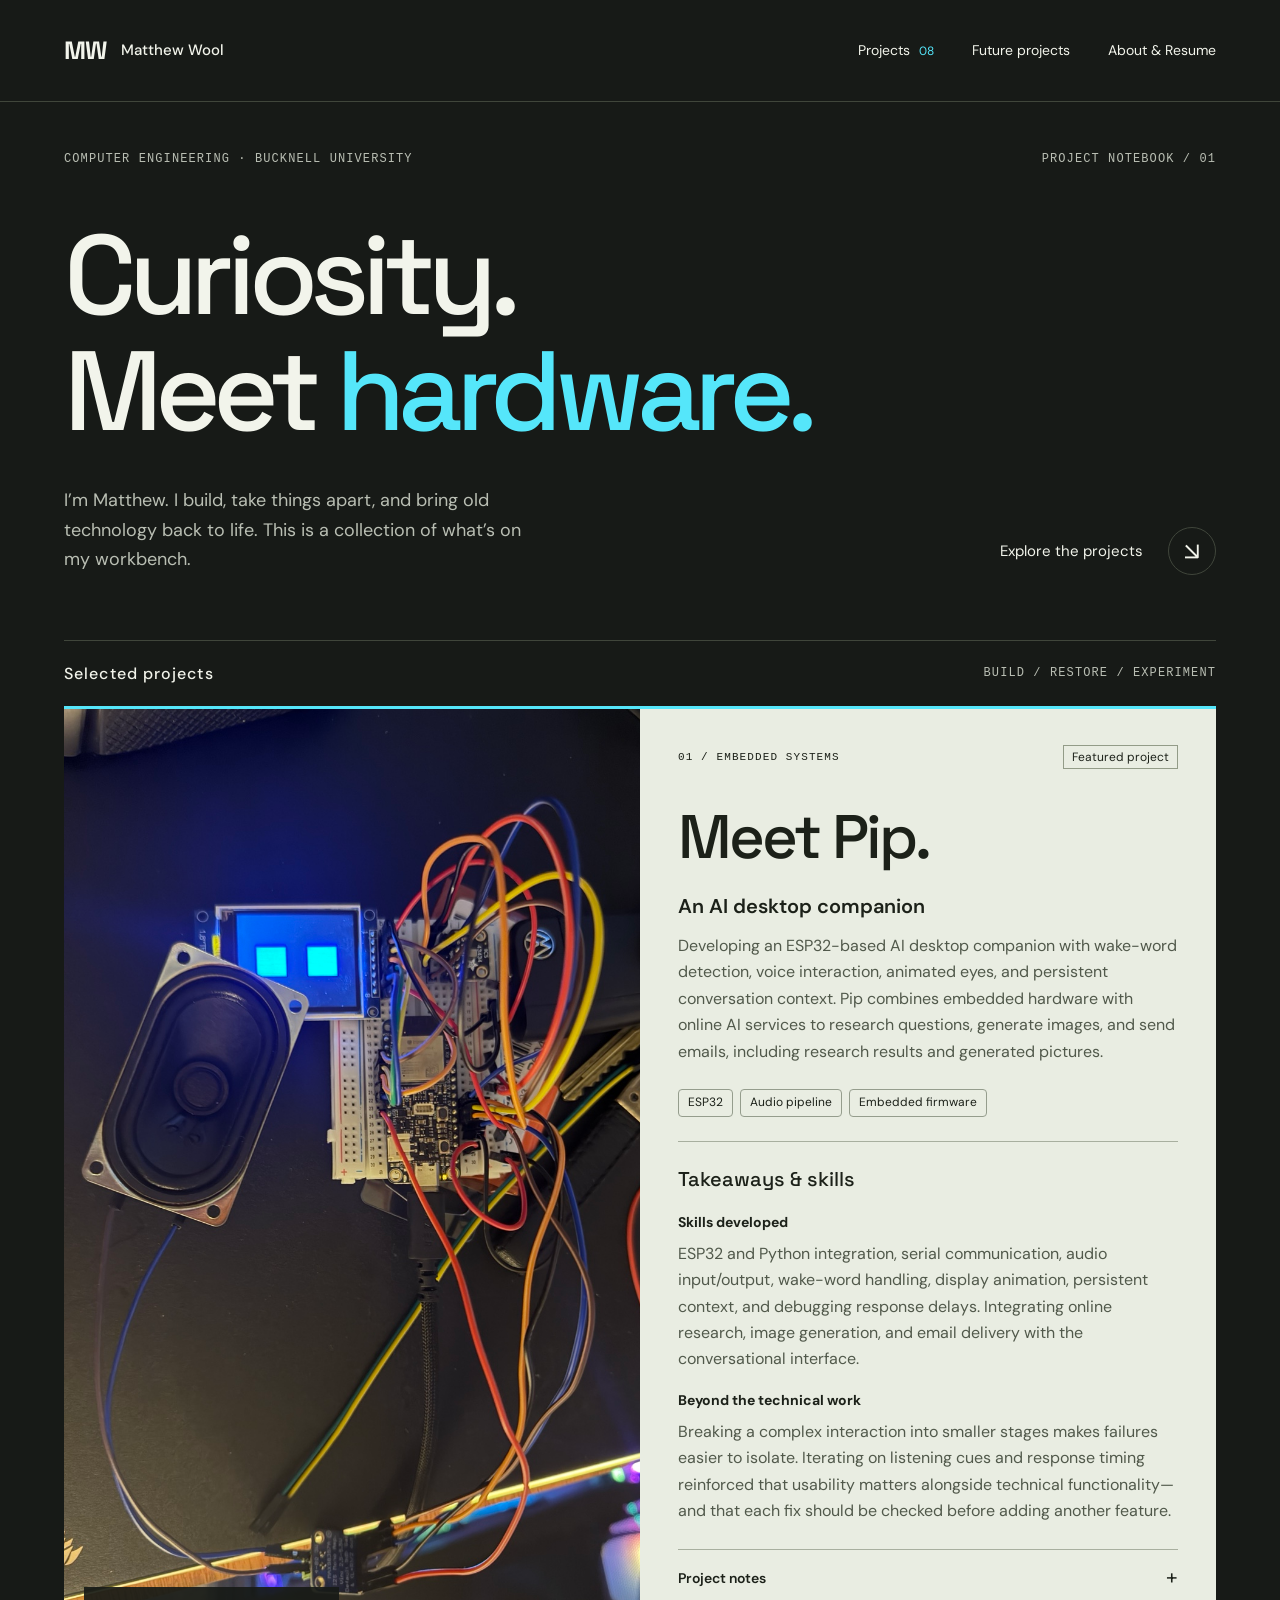
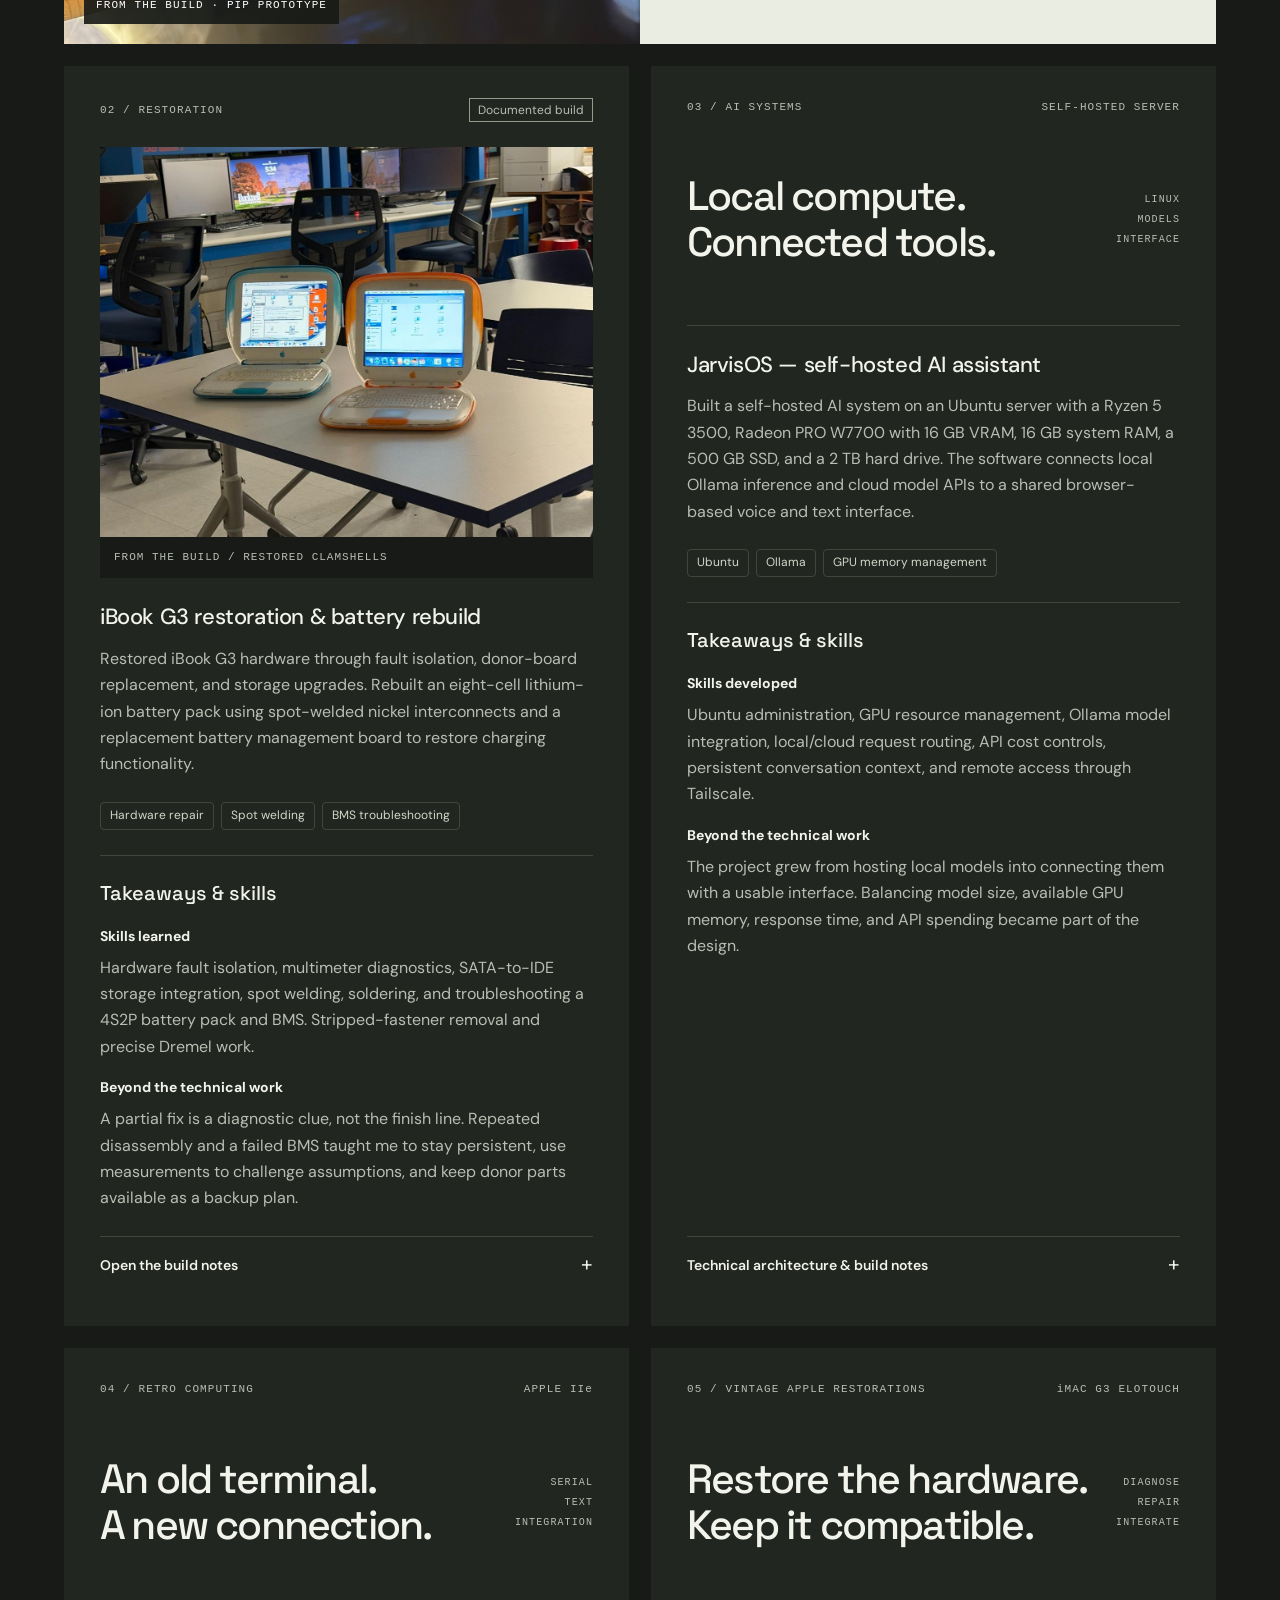
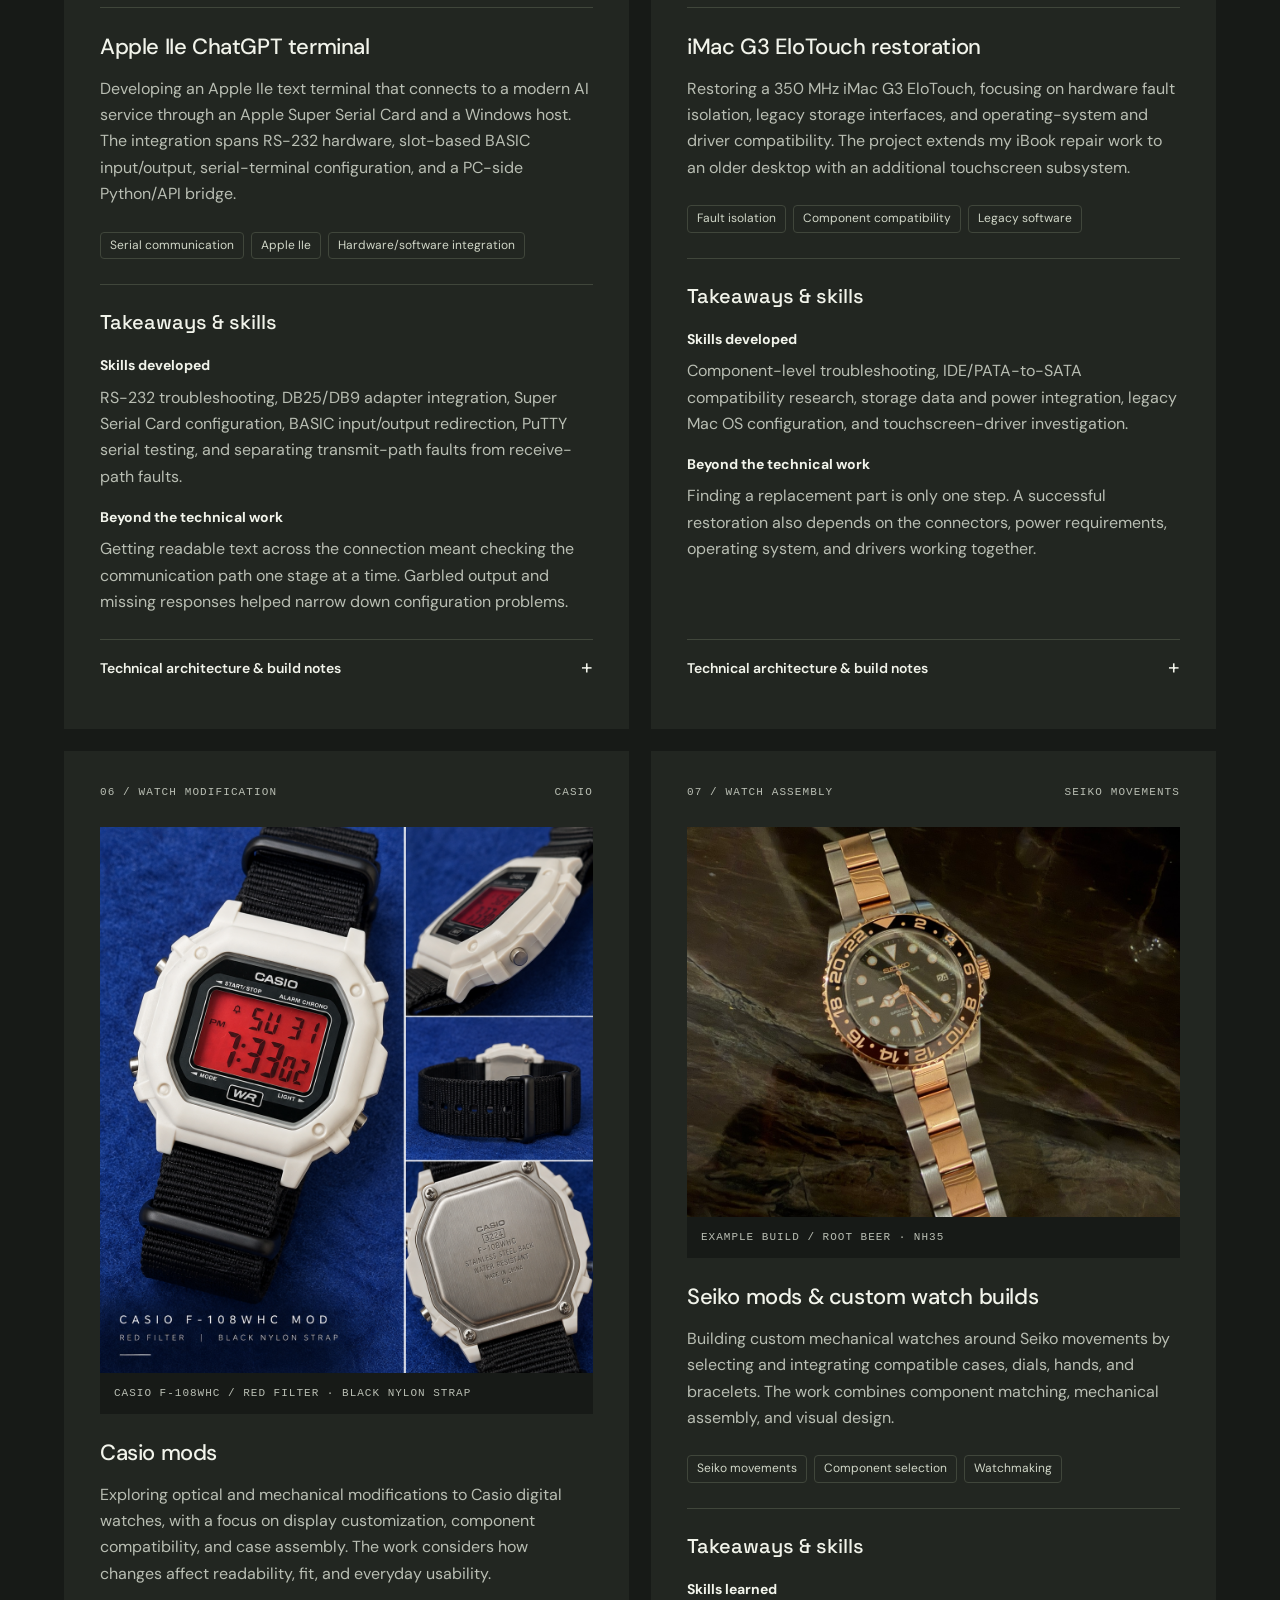
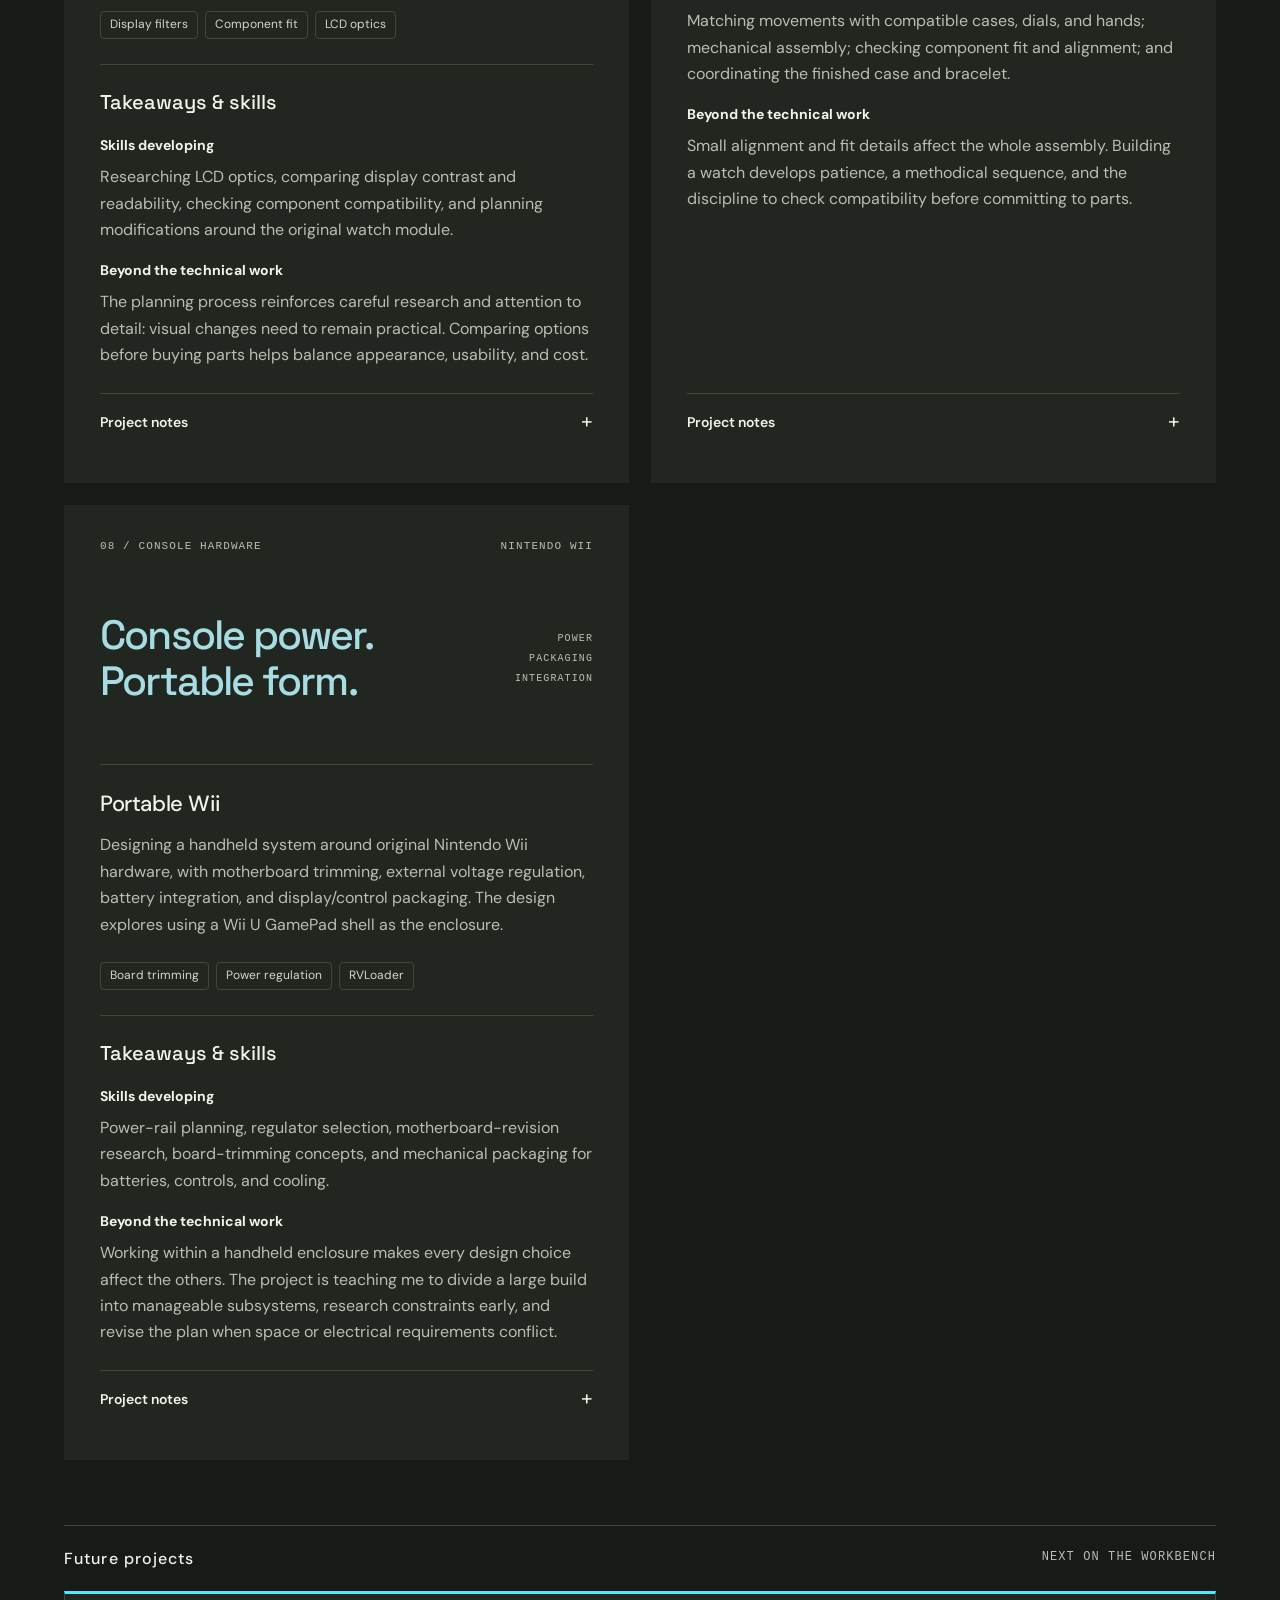
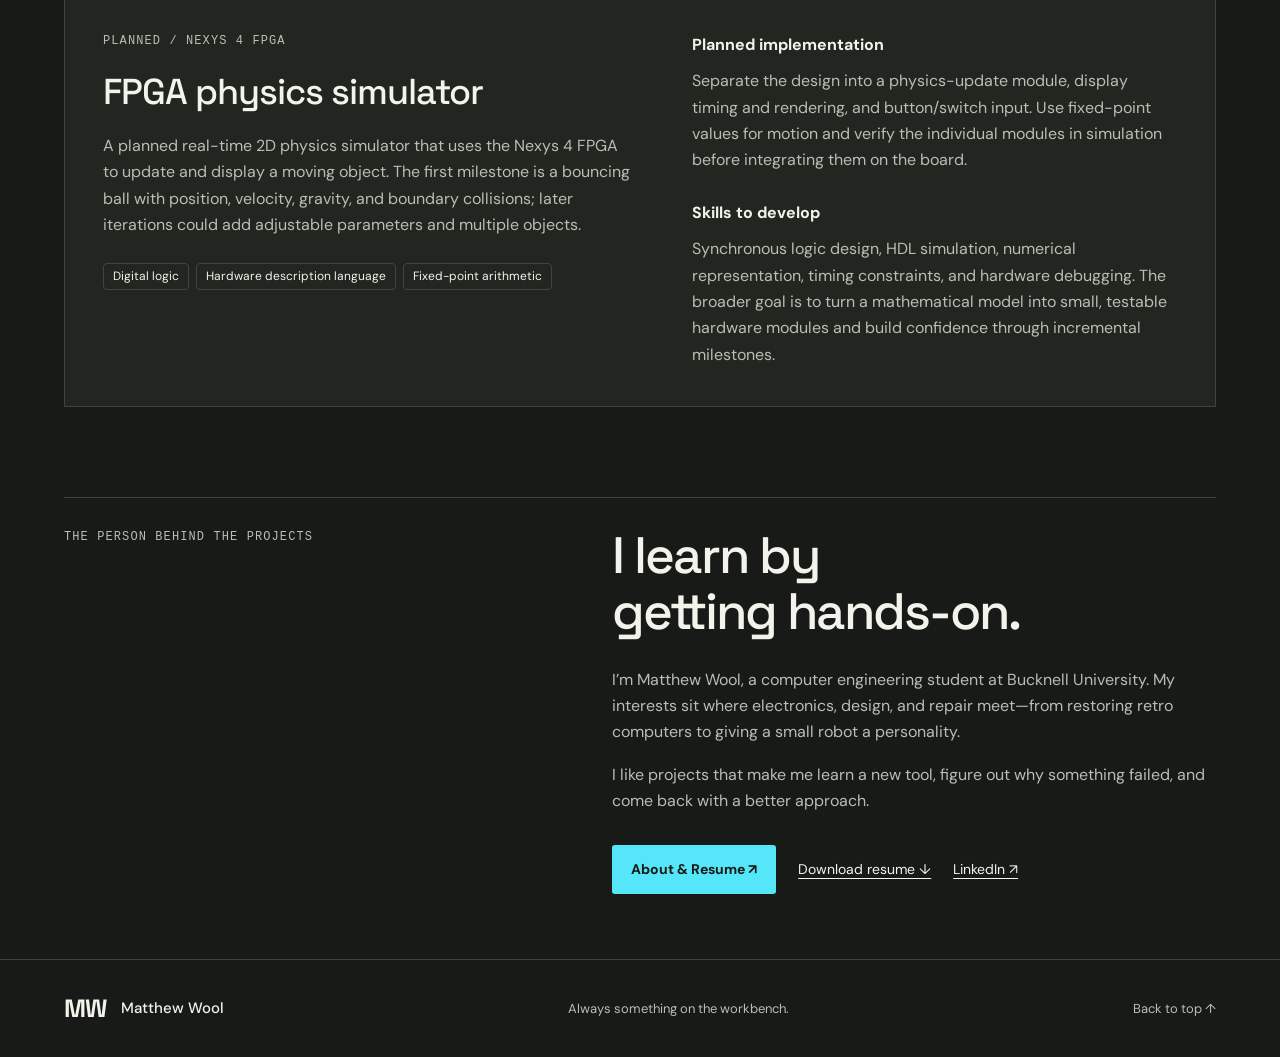
==== commit 18db35f3: "Expand three project entries with technical architecture and verified troubleshooting details" ====
--- a/index.html
+++ b/index.html
@@ -7,9 +7,9 @@
 <article class="featured pip" id="pip"><div class="feature-photo"><img alt="Pip prototype with glowing blue eyes, ESP32 hardware, a speaker, and breadboard wiring" src="assets/pip-prototype.jpg"/><span class="photo-caption">FROM THE BUILD · PIP PROTOTYPE</span></div><div class="feature-copy"><div class="project-meta"><span>01 / EMBEDDED SYSTEMS</span><span class="badge">Featured project</span></div><h3>Meet Pip.</h3><h4>An AI desktop companion</h4><p>Developing an ESP32-based AI desktop companion with wake-word detection, voice interaction, animated eyes, and persistent conversation context. Pip combines embedded hardware with online AI services to research questions, generate images, and send emails, including research results and generated pictures.</p><div class="tags"><span>ESP32</span><span>Audio pipeline</span><span>Embedded firmware</span></div><section aria-label="pip takeaways" class="takeaways"><h4>Takeaways &amp; skills</h4><dl><dt>Skills developed</dt><dd>ESP32 and Python integration, serial communication, audio input/output, wake-word handling, display animation, persistent context, and debugging response delays. Integrating online research, image generation, and email delivery with the conversational interface.</dd><dt>Beyond the technical work</dt><dd>Breaking a complex interaction into smaller stages makes failures easier to isolate. Iterating on listening cues and response timing reinforced that usability matters alongside technical functionality—and that each fix should be checked before adding another feature.</dd></dl></section><details><summary>Project notes <span aria-hidden="true">+</span></summary><div class="notes"><p>Earlier Python-based prototypes integrated computer vision, sensor input, application control, and serial communication with ESP32 hardware. The standalone implementation brings the microphone, speaker, display, and conversational interface into a dedicated embedded device.</p><p>Current firmware work focuses on the transition from wake-word detection to recording, audible start/stop cues, and voice-command handling for display parameters such as eye color. Persistent memory retains conversation context across interactions; latency work targets the delay between user input and spoken output.</p><p>Beyond conversation, Pip can research topics online, generate images from spoken requests, and email results or pictures. Ongoing development connects these tools with persistent context so follow-up requests can refer back to earlier conversations and images.</p></div></details></div></article>
 <div class="project-grid"><article class="project ibook" id="ibook"><div class="project-meta"><span>02 / RESTORATION</span><span class="badge">Documented build</span></div><figure class="build-photo"><img alt="Restored blue and orange iBook G3 Clamshell laptops running on a workbench" src="assets/result.jpg"/><figcaption>FROM THE BUILD / RESTORED CLAMSHELLS</figcaption></figure><h3>iBook G3 restoration &amp; battery rebuild</h3><p>Restored iBook G3 hardware through fault isolation, donor-board replacement, and storage upgrades. Rebuilt an eight-cell lithium-ion battery pack using spot-welded nickel interconnects and a replacement battery management board to restore charging functionality.</p><div class="tags"><span>Hardware repair</span><span>Spot welding</span><span>BMS troubleshooting</span></div><section aria-label="ibook takeaways" class="takeaways"><h4>Takeaways &amp; skills</h4><dl><dt>Skills learned</dt><dd>Hardware fault isolation, multimeter diagnostics, SATA-to-IDE storage integration, spot welding, soldering, and troubleshooting a 4S2P battery pack and BMS. Stripped-fastener removal and precise Dremel work.</dd><dt>Beyond the technical work</dt><dd>A partial fix is a diagnostic clue, not the finish line. Repeated disassembly and a failed BMS taught me to stay persistent, use measurements to challenge assumptions, and keep donor parts available as a backup plan.</dd></dl></section><details><summary>Open the build notes <span aria-hidden="true">+</span></summary><div class="notes"><p>Stripped Phillips screw heads became another obstacle during disassembly. I had to use a Dremel to cut into the damaged heads so I could remove the screws and continue the restoration. Working around stubborn fasteners reinforced the value of patience, controlled tool use, and adapting when the standard approach fails.</p><p>Replaced the legacy hard drive with a 64 GB M.2 SATA SSD through a SATA-to-IDE adapter and installed a 512 MB SODIMM. After a three-beep startup fault, removing the expansion memory helped isolate the failure to onboard RAM, requiring a donor logic-board swap.</p><p>Replaced a failed optical drive, prepared bootable installation media, formatted the SSD, and installed Mac OS X before upgrading to 10.3. The repair required repeated full disassembly to access the storage and logic board.</p><p>Rebuilt the battery in a 4S2P configuration using eight 18650 cells, spot-welded nickel strips, and the original enclosure. Multimeter measurements and charging behavior pointed to a fault in the first battery management system (BMS). A donor BMS used a different revision, requiring the interconnect layout and soldered connections to be reworked before charging was restored.</p><div class="mini-gallery"><img alt="The original iBooks among stored equipment before restoration" loading="lazy" src="assets/ibook.jpg"/><img alt="Battery cells and spot welding equipment on the workbench" loading="lazy" src="assets/battery.jpg"/></div><p class="credit">Supported by the Nifty Idea Fund. Thanks to Matt Lamparter and Nathaniel Saltsgiver.</p><a class="text-link" href="assets/ibook-restoration.pdf" rel="noopener" target="_blank">Read the original project report ↗</a></div></details></article>
 
-<article class="project jarvisos" id="jarvisos"><div class="project-meta"><span>03 / AI SYSTEMS</span><span>SELF-HOSTED SERVER</span></div><div class="project-heading"><span class="large-type">Local compute.<br/>Connected tools.</span><span class="serial">LINUX<br/>MODELS<br/>INTERFACE</span></div><h3>JarvisOS — self-hosted AI assistant</h3><p>Built an Ubuntu-based AI server with a Radeon PRO W7700 16 GB GPU and a custom voice- and text-controlled assistant accessible from PCs and mobile devices. JarvisOS brings local language models, cloud APIs, and everyday tools into one web dashboard.</p><div class="tags"><span>Ubuntu</span><span>Ollama</span><span>GPU memory management</span></div><section aria-label="jarvisos takeaways" class="takeaways"><h4>Takeaways &amp; skills</h4><dl><dt>Skills developed</dt><dd>Linux server setup, local LLM hosting, model routing, cloud API integration, GPU memory management, and remote access through Tailscale.</dd><dt>Beyond the technical work</dt><dd>The project grew from hosting local models into connecting them with a usable interface. Balancing model size, available GPU memory, response time, and API spending became part of the design.</dd></dl></section><details><summary>Project notes <span aria-hidden="true">+</span></summary><div class="notes"><p>The server runs local Ollama models including Qwen3 and GPT-OSS, with OpenAI and Claude APIs available alongside them. Model routing and API spending limits help manage how requests use local and cloud resources.</p><p>The web dashboard combines document search, persistent memory, voice recognition, image generation, scheduling, and GitHub/Netlify automation. Tailscale provides access from my other devices.</p></div></details></article>
-<article class="project apple-iie" id="apple-iie"><div class="project-meta"><span>04 / RETRO COMPUTING</span><span>APPLE IIe</span></div><div class="project-heading"><span class="large-type">An old terminal.<br/>A new connection.</span><span class="serial">SERIAL<br/>TEXT<br/>INTEGRATION</span></div><h3>Apple IIe ChatGPT terminal</h3><p>Used a serial connection to turn a 1980s Apple IIe into a ChatGPT terminal, connecting vintage hardware to a modern AI service through a host computer.</p><div class="tags"><span>Serial communication</span><span>Apple IIe</span><span>Hardware/software integration</span></div><section aria-label="apple-iie takeaways" class="takeaways"><h4>Takeaways &amp; skills</h4><dl><dt>Skills developed</dt><dd>Serial-interface configuration, terminal troubleshooting, legacy hardware integration, and isolating communication problems between two systems.</dd><dt>Beyond the technical work</dt><dd>Getting readable text across the connection meant checking the communication path one stage at a time. Garbled output and missing responses helped narrow down configuration problems.</dd></dl></section><details><summary>Project notes <span aria-hidden="true">+</span></summary><div class="notes"><p>The setup links the Apple IIe’s Super Serial Card to a modern computer through serial adapters. The host computer bridges the vintage terminal and the AI service.</p><p>Troubleshooting focused on card-slot selection, switch settings, terminal configuration, and matching communication settings. The work connects the Apple IIe’s text interface with software running on newer hardware.</p></div></details></article>
-<article class="project imac-g3" id="imac-g3"><div class="project-meta"><span>05 / VINTAGE APPLE RESTORATIONS</span><span>iMAC G3 ELOTOUCH</span></div><div class="project-heading"><span class="large-type">Restore the hardware.<br/>Keep it compatible.</span><span class="serial">DIAGNOSE<br/>REPAIR<br/>INTEGRATE</span></div><h3>iMac G3 EloTouch restoration</h3><p>Restoring an iMac G3 EloTouch as part of my vintage Apple restoration work, with an emphasis on troubleshooting faulty components and checking compatibility between legacy hardware, newer replacement parts, and software.</p><div class="tags"><span>Fault isolation</span><span>Component compatibility</span><span>Legacy software</span></div><section aria-label="imac-g3 takeaways" class="takeaways"><h4>Takeaways &amp; skills</h4><dl><dt>Skills developed</dt><dd>Hardware troubleshooting, replacement-part research, storage-interface compatibility, and matching operating systems and drivers to older hardware.</dd><dt>Beyond the technical work</dt><dd>Finding a replacement part is only one step. A successful restoration also depends on the connectors, power requirements, operating system, and drivers working together.</dd></dl></section><details><summary>Project notes <span aria-hidden="true">+</span></summary><div class="notes"><p>The restoration extends my iBook work to the iMac G3 EloTouch. The focus is diagnosing hardware problems and evaluating repair or replacement options while preserving the machine’s usability.</p><p>Storage-upgrade research includes IDE-to-SATA adapter compatibility and the data and power connections needed for an SSD. Software work considers the operating system and legacy drivers alongside the hardware changes.</p><p>My related iBook restoration documents the spot-welded battery rebuild, donor-board repair, and SSD integration in more detail. <a class="text-link" href="#ibook">Read the iBook build notes ↑</a></p></div></details></article>
+<article class="project jarvisos" id="jarvisos"><div class="project-meta"><span>03 / AI SYSTEMS</span><span>SELF-HOSTED SERVER</span></div><div class="project-heading"><span class="large-type">Local compute.<br/>Connected tools.</span><span class="serial">LINUX<br/>MODELS<br/>INTERFACE</span></div><h3>JarvisOS — self-hosted AI assistant</h3><p>Built a self-hosted AI system on an Ubuntu server with a Ryzen 5 3500, Radeon PRO W7700 with 16 GB VRAM, 16 GB system RAM, a 500 GB SSD, and a 2 TB hard drive. The software connects local Ollama inference and cloud model APIs to a shared browser-based voice and text interface.</p><div class="tags"><span>Ubuntu</span><span>Ollama</span><span>GPU memory management</span></div><section aria-label="jarvisos takeaways" class="takeaways"><h4>Takeaways &amp; skills</h4><dl><dt>Skills developed</dt><dd>Ubuntu administration, GPU resource management, Ollama model integration, local/cloud request routing, API cost controls, persistent conversation context, and remote access through Tailscale.</dd><dt>Beyond the technical work</dt><dd>The project grew from hosting local models into connecting them with a usable interface. Balancing model size, available GPU memory, response time, and API spending became part of the design.</dd></dl></section><details><summary>Technical architecture &amp; build notes <span aria-hidden="true">+</span></summary><div class="notes"><p><strong>Compute and inference.</strong> The Radeon PRO W7700 provides 16 GB of GPU memory for local inference. System RAM and GPU memory are separate resource limits: selecting a model involves balancing its memory footprint against response time and the other services running on the server.</p><p><strong>Model routing.</strong> The model setup assigns qwen3:4b-instruct to lightweight conversation, qwen3:14b to general requests, and gpt-oss:20b to coding, mathematics, and longer tasks. OpenAI and Claude APIs provide additional cloud-backed options. The routing layer brings these models into one assistant interface, with GPU-memory management and API spending limits.</p><p><strong>Application integration.</strong> The web dashboard connects document search, persistent memory, voice recognition, image generation, scheduling, and GitHub/Netlify automation. This moves the project beyond a model chat window: the interface coordinates conversation context and tool access alongside the selected inference service.</p><p><strong>Remote operation and interface.</strong> Tailscale connects the server to my PCs and mobile devices for remote use. The dashboard includes live system statistics, a chat console, an image gallery, settings, and a thinking view, allowing the interface and underlying model services to be managed together.</p><p><strong>Engineering tradeoffs.</strong> The main integration problem is coordinating compute resources, model selection, and tools. Larger models require more memory, cloud requests introduce usage costs, and persistent context must remain useful across interactions. Those constraints guide the assistant’s routing and interface design.</p></div></details></article>
+<article class="project apple-iie" id="apple-iie"><div class="project-meta"><span>04 / RETRO COMPUTING</span><span>APPLE IIe</span></div><div class="project-heading"><span class="large-type">An old terminal.<br/>A new connection.</span><span class="serial">SERIAL<br/>TEXT<br/>INTEGRATION</span></div><h3>Apple IIe ChatGPT terminal</h3><p>Developing an Apple IIe text terminal that connects to a modern AI service through an Apple Super Serial Card and a Windows host. The integration spans RS-232 hardware, slot-based BASIC input/output, serial-terminal configuration, and a PC-side Python/API bridge.</p><div class="tags"><span>Serial communication</span><span>Apple IIe</span><span>Hardware/software integration</span></div><section aria-label="apple-iie takeaways" class="takeaways"><h4>Takeaways &amp; skills</h4><dl><dt>Skills developed</dt><dd>RS-232 troubleshooting, DB25/DB9 adapter integration, Super Serial Card configuration, BASIC input/output redirection, PuTTY serial testing, and separating transmit-path faults from receive-path faults.</dd><dt>Beyond the technical work</dt><dd>Getting readable text across the connection meant checking the communication path one stage at a time. Garbled output and missing responses helped narrow down configuration problems.</dd></dl></section><details><summary>Technical architecture &amp; build notes <span aria-hidden="true">+</span></summary><div class="notes"><p><strong>Hardware connection.</strong> The connection uses an Apple Super Serial Card (820-0046-B), a DB25-to-DB9 adapter, and a USB serial adapter exposed as COM3 on Windows. Card placement and the MODEM/TERMINAL jumper are part of the configuration; testing included moving the card from slot 7 to slot 4 with the jumper set to TERMINAL.</p><p><strong>BASIC input and output.</strong> The Apple IIe routes console input and output through the selected expansion slot. During slot-4 testing, IN#4 redirected input to the serial card and PR#4 selected serial output. Testing the two directions independently made it possible to distinguish a working receive path from an unresolved transmit problem.</p><p><strong>Measured debugging milestone.</strong> At 9600 baud, text sent from PuTTY on the PC appeared on the Apple IIe: the HELLO test confirmed PC-to-Apple reception. Apple-to-PC output still produced missing or garbled characters during those tests, including trials at 9600 and 19200 baud. Control-Reset recovered the BASIC prompt after problematic output redirection.</p><p><strong>Host-side software.</strong> The bridge design places the Python program and AI API connection on the modern computer, while the Apple IIe handles keyboard input and text display. This separates the legacy serial interface from network access and model requests. Reliable bidirectional serial communication is the prerequisite for completing the full request-and-response loop.</p><p><strong>Troubleshooting method.</strong> The work focuses on isolating card-slot selection, jumper and DIP-switch configuration, adapter connections, baud rate, and terminal settings. A successful receive test is treated as evidence for one direction of the link rather than proof that the entire AI terminal is working.</p></div></details></article>
+<article class="project imac-g3" id="imac-g3"><div class="project-meta"><span>05 / VINTAGE APPLE RESTORATIONS</span><span>iMAC G3 ELOTOUCH</span></div><div class="project-heading"><span class="large-type">Restore the hardware.<br/>Keep it compatible.</span><span class="serial">DIAGNOSE<br/>REPAIR<br/>INTEGRATE</span></div><h3>iMac G3 EloTouch restoration</h3><p>Restoring a 350 MHz iMac G3 EloTouch, focusing on hardware fault isolation, legacy storage interfaces, and operating-system and driver compatibility. The project extends my iBook repair work to an older desktop with an additional touchscreen subsystem.</p><div class="tags"><span>Fault isolation</span><span>Component compatibility</span><span>Legacy software</span></div><section aria-label="imac-g3 takeaways" class="takeaways"><h4>Takeaways &amp; skills</h4><dl><dt>Skills developed</dt><dd>Component-level troubleshooting, IDE/PATA-to-SATA compatibility research, storage data and power integration, legacy Mac OS configuration, and touchscreen-driver investigation.</dd><dt>Beyond the technical work</dt><dd>Finding a replacement part is only one step. A successful restoration also depends on the connectors, power requirements, operating system, and drivers working together.</dd></dl></section><details><summary>Technical architecture &amp; build notes <span aria-hidden="true">+</span></summary><div class="notes"><p><strong>Hardware and fault isolation.</strong> The system is an iMac G3 EloTouch labeled 350 MHz. The restoration focuses on identifying faulty components and evaluating repair or replacement options, while considering storage, boot behavior, operating-system support, and the touchscreen as separate parts of the system.</p><p><strong>SSD integration research.</strong> The storage-upgrade work investigates connecting a newer SATA SSD to the machine’s legacy IDE/PATA interface. Compatibility checks include an adapter intended to attach a SATA drive to an IDE host, the drive’s data connection, its separate power connection, and the physical fit inside the computer. These are integration requirements, not simply a choice of SSD capacity.</p><p><strong>Operating system and touchscreen.</strong> Software planning considers Mac OS 9 and PowerPC-compatible Mac OS X alongside the drivers needed for the installed hardware. The EloTouch subsystem adds a separate compatibility task: identifying a suitable legacy driver and matching it to the operating system. Driver research remains distinct from a verified working touchscreen installation.</p><p><strong>Related restoration techniques.</strong> My iBook work provides a documented example of the same diagnostic approach: isolating a three-beep startup fault through memory testing, replacing a donor logic board, integrating a 64 GB M.2 SATA SSD through an IDE adapter, and replacing a failed optical drive.</p><p><strong>Battery rebuild experience.</strong> The related iBook battery rebuild used eight 18650 cells in a 4S2P configuration, spot-welded nickel interconnects, and a donor battery management board. Different BMS revisions required reworking the connections before charging was restored. That battery work belongs to the iBook restoration. <a class="text-link" href="#ibook">Read the complete iBook build notes ↑</a></p></div></details></article>
 <article class="project casio" id="casio"><div class="project-meta"><span>06 / WATCH MODIFICATION</span><span>CASIO</span></div><figure class="build-photo casio-photo"><a href="assets/casio-f108whc-mod.png" rel="noopener" target="_blank"><img alt="White Casio F-108WHC with a red display filter and black nylon strap, shown from four angles" loading="lazy" src="assets/casio-f108whc-mod.png"/></a><figcaption>CASIO F-108WHC / RED FILTER · BLACK NYLON STRAP</figcaption></figure><h3>Casio mods</h3><p>Exploring optical and mechanical modifications to Casio digital watches, with a focus on display customization, component compatibility, and case assembly. The work considers how changes affect readability, fit, and everyday usability.</p><div class="tags"><span>Display filters</span><span>Component fit</span><span>LCD optics</span></div><section aria-label="casio takeaways" class="takeaways"><h4>Takeaways &amp; skills</h4><dl><dt>Skills developing</dt><dd>Researching LCD optics, comparing display contrast and readability, checking component compatibility, and planning modifications around the original watch module.</dd><dt>Beyond the technical work</dt><dd>The planning process reinforces careful research and attention to detail: visual changes need to remain practical. Comparing options before buying parts helps balance appearance, usability, and cost.</dd></dl></section><details><summary>Project notes <span aria-hidden="true">+</span></summary><div class="notes"><p>Display-modification research focuses on contrast, light transmission, and legibility. Evaluating optical changes alongside the original LCD module helps guide customization without compromising the watch’s basic functions.</p><p>Mechanical planning focuses on component fit, case compatibility, and careful disassembly and reassembly. The goal is to customize the watch while retaining its original electronic module and practical usability.</p></div></details></article>
 <article class="project watches" id="watches"><div class="project-meta"><span>07 / WATCH ASSEMBLY</span><span>SEIKO MOVEMENTS</span></div><figure class="build-photo"><a href="assets/rootbeer-nh35.jpg" rel="noopener" target="_blank"><img alt="Root Beer Seiko mod with a black dial, brown-and-black bezel, and two-tone bracelet" loading="lazy" src="assets/rootbeer-nh35.jpg"/></a><figcaption>EXAMPLE BUILD / ROOT BEER · NH35</figcaption></figure><h3>Seiko mods &amp; custom watch builds</h3><p>Building custom mechanical watches around Seiko movements by selecting and integrating compatible cases, dials, hands, and bracelets. The work combines component matching, mechanical assembly, and visual design.</p><div class="tags"><span>Seiko movements</span><span>Component selection</span><span>Watchmaking</span></div><section aria-label="watches takeaways" class="takeaways"><h4>Takeaways &amp; skills</h4><dl><dt>Skills learned</dt><dd>Matching movements with compatible cases, dials, and hands; mechanical assembly; checking component fit and alignment; and coordinating the finished case and bracelet.</dd><dt>Beyond the technical work</dt><dd>Small alignment and fit details affect the whole assembly. Building a watch develops patience, a methodical sequence, and the discipline to check compatibility before committing to parts.</dd></dl></section><details><summary>Project notes <span aria-hidden="true">+</span></summary><div class="notes"><p>Each build starts with the movement and a compatible set of components. Mechanical considerations include dial and handset fit, date-window alignment, and how the movement, crown, and case work together as an assembly.</p><p>The Root Beer mod shown here is one example: an NH35 automatic build with a black dial, brown-and-black bezel, and two-tone bracelet. Its 24-hour bezel is a styling element; this build does not have a separate GMT indication.</p><figure class="watch-detail"><a href="assets/rootbeer-wrist.jpg" rel="noopener" target="_blank"><img alt="Matthew wearing the Root Beer NH35 Seiko mod on its two-tone bracelet" loading="lazy" src="assets/rootbeer-wrist.jpg"/></a><figcaption>ROOT BEER EXAMPLE / ON WRIST</figcaption></figure></div></details></article>
 <article class="project wii" id="wii"><div class="project-meta"><span>08 / CONSOLE HARDWARE</span><span>NINTENDO WII</span></div><div class="project-heading"><span class="large-type">Console power.<br/>Portable form.</span><span class="serial">POWER<br/>PACKAGING<br/>INTEGRATION</span></div><h3>Portable Wii</h3><p>Designing a handheld system around original Nintendo Wii hardware, with motherboard trimming, external voltage regulation, battery integration, and display/control packaging. The design explores using a Wii U GamePad shell as the enclosure.</p><div class="tags"><span>Board trimming</span><span>Power regulation</span><span>RVLoader</span></div><section aria-label="wii takeaways" class="takeaways"><h4>Takeaways &amp; skills</h4><dl><dt>Skills developing</dt><dd>Power-rail planning, regulator selection, motherboard-revision research, board-trimming concepts, and mechanical packaging for batteries, controls, and cooling.</dd><dt>Beyond the technical work</dt><dd>Working within a handheld enclosure makes every design choice affect the others. The project is teaching me to divide a large build into manageable subsystems, research constraints early, and revise the plan when space or electrical requirements conflict.</dd></dl></section><details><summary>Project notes <span aria-hidden="true">+</span></summary><div class="notes"><p>Research and power-system planning cover Wii motherboard revisions, the OMGWTF trim, and regulation of the 1.0 V, 1.15 V, 3.3 V, and 5 V rails. Regulator options under consideration include PTH08080 and PTR08060 modules, alongside RVLoader for the portable software setup.</p><p>Integration work focuses on fitting the board, battery, display, controls, and cooling hardware within the handheld enclosure. The project remains in development, with electrical integration and mechanical packaging driving the design.</p></div></details></article>
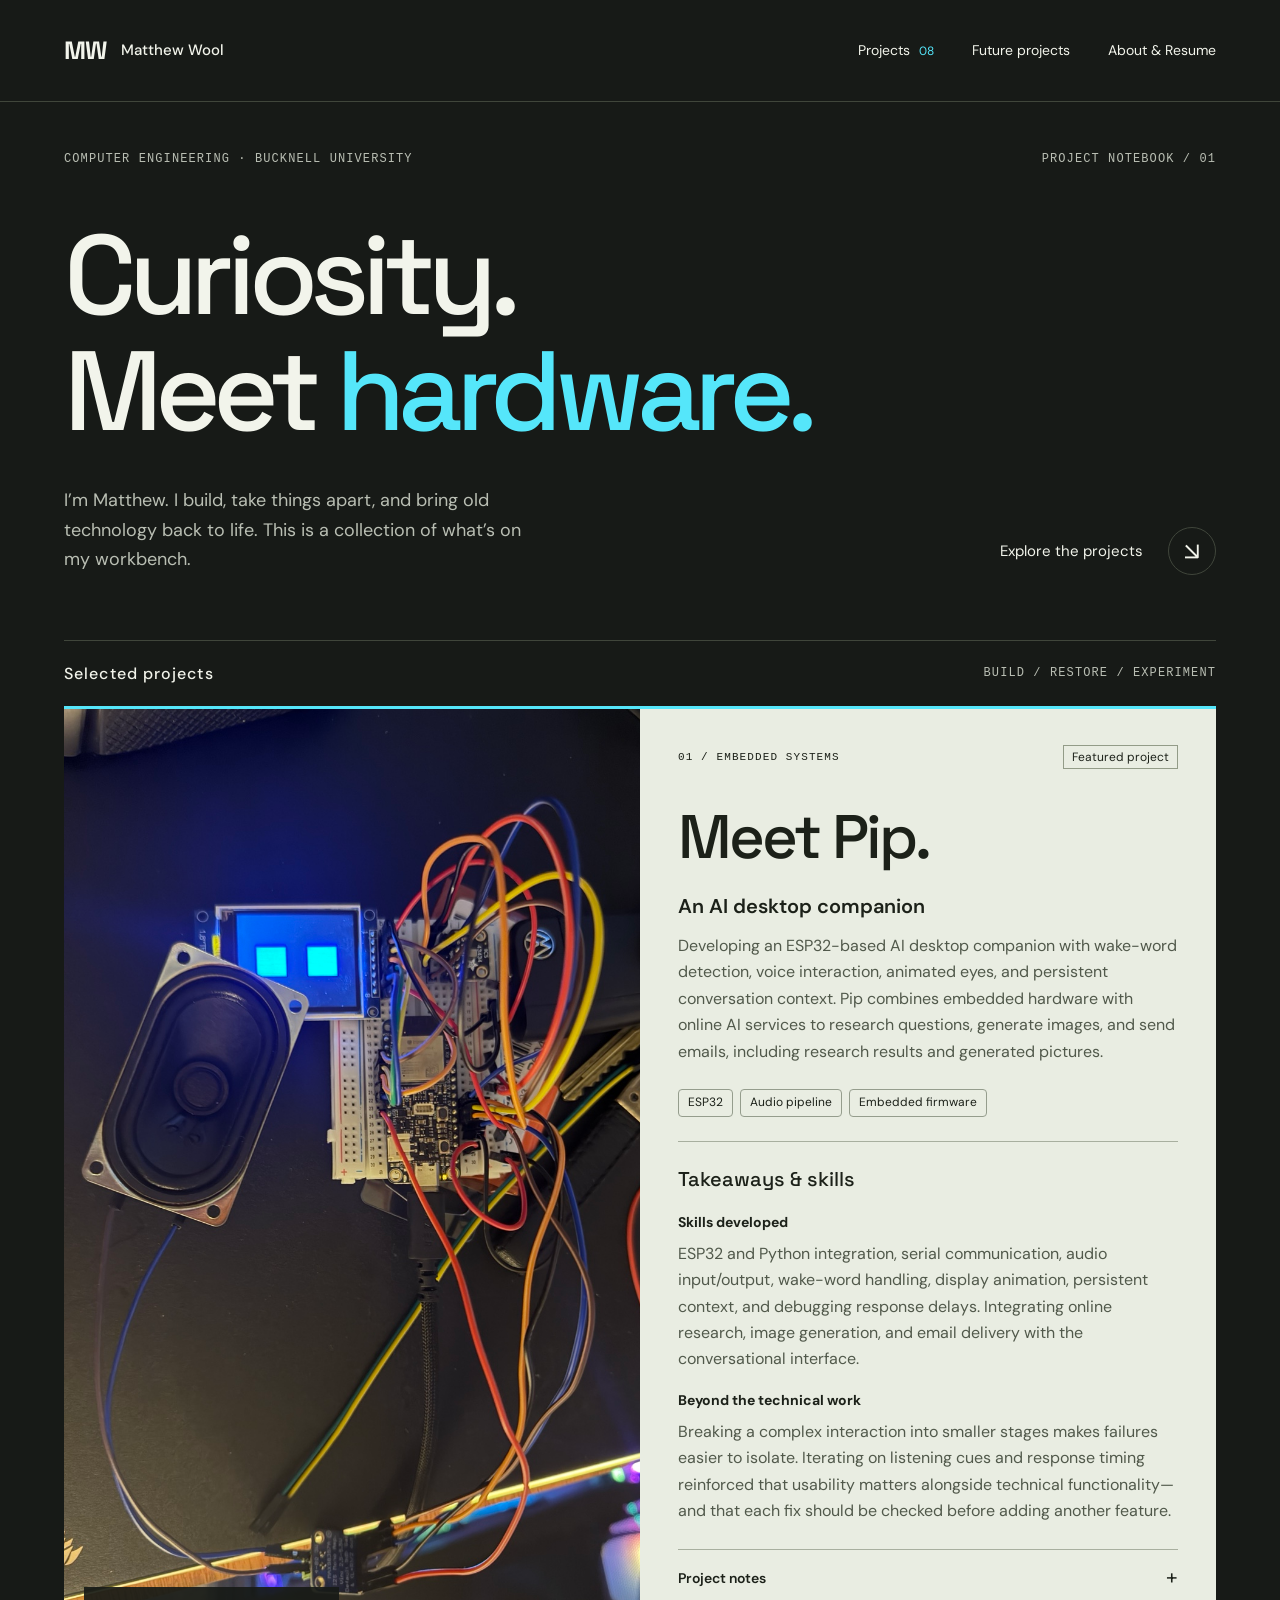
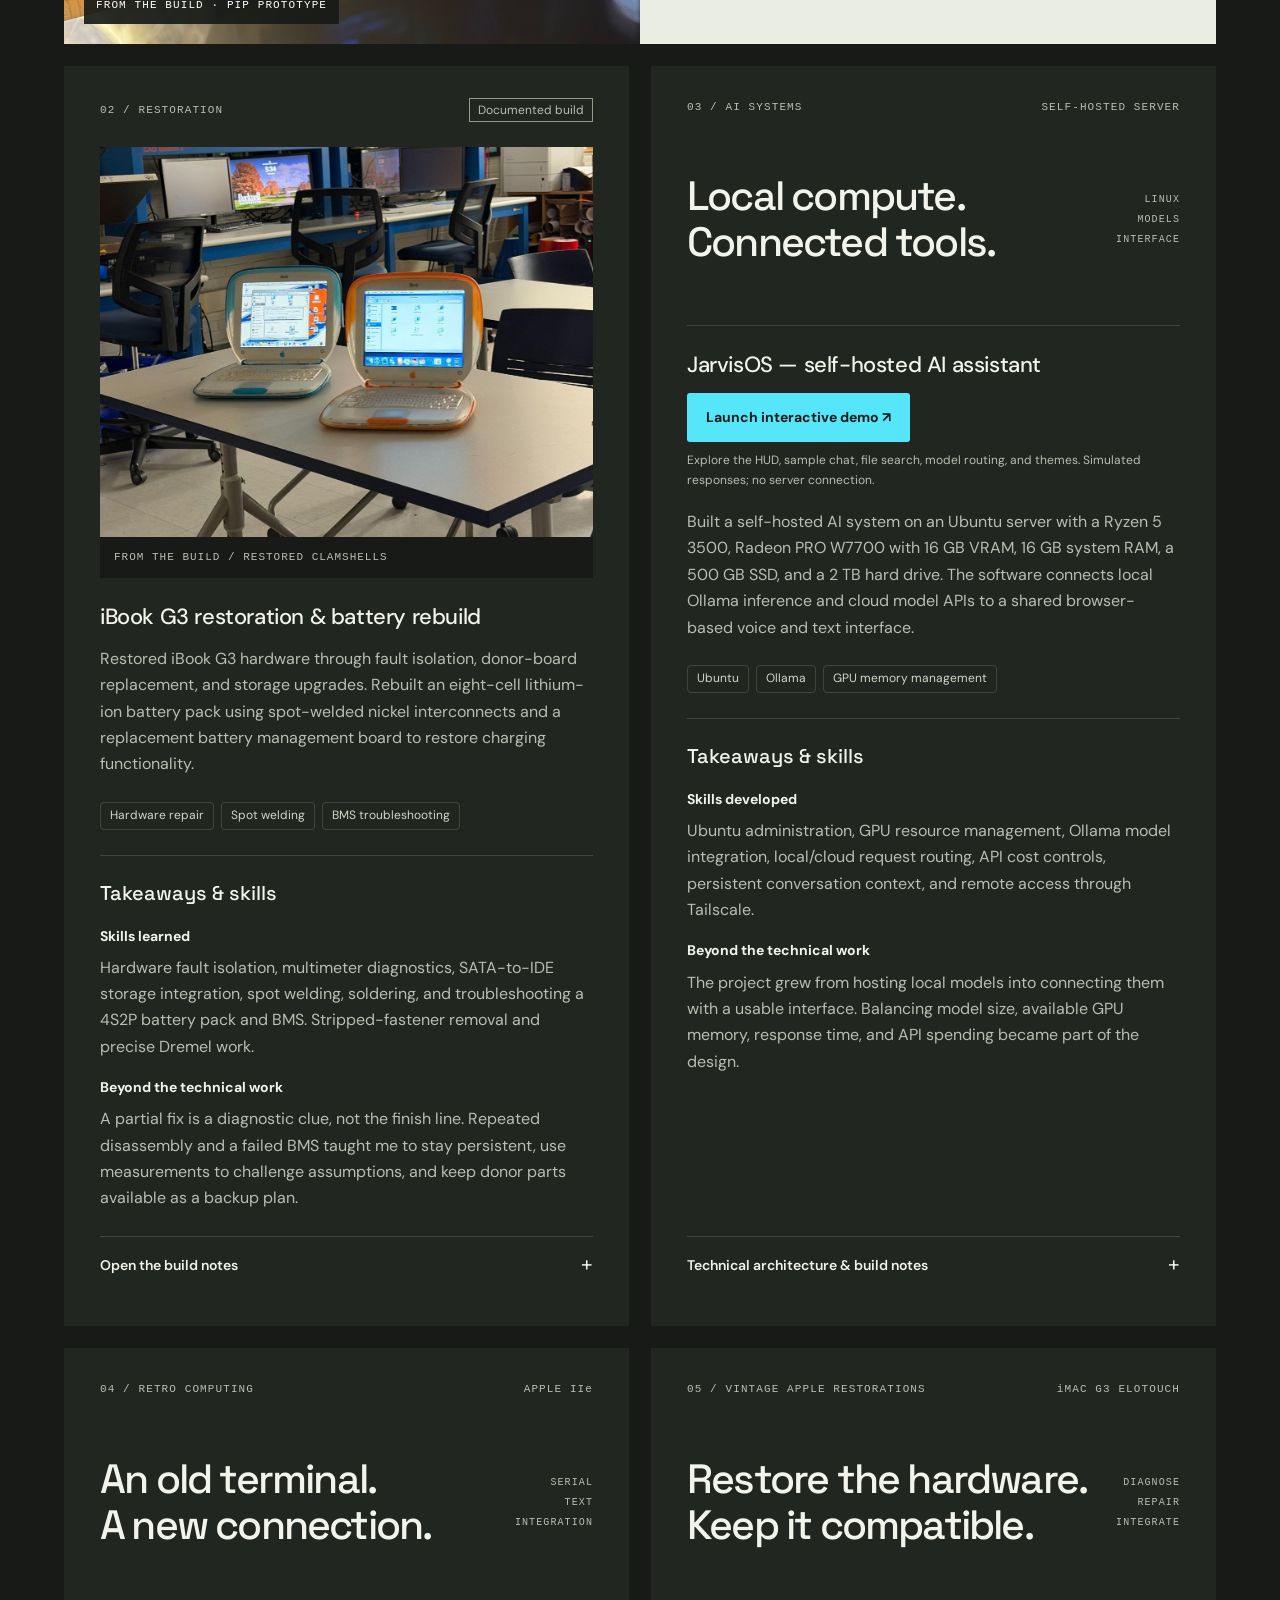
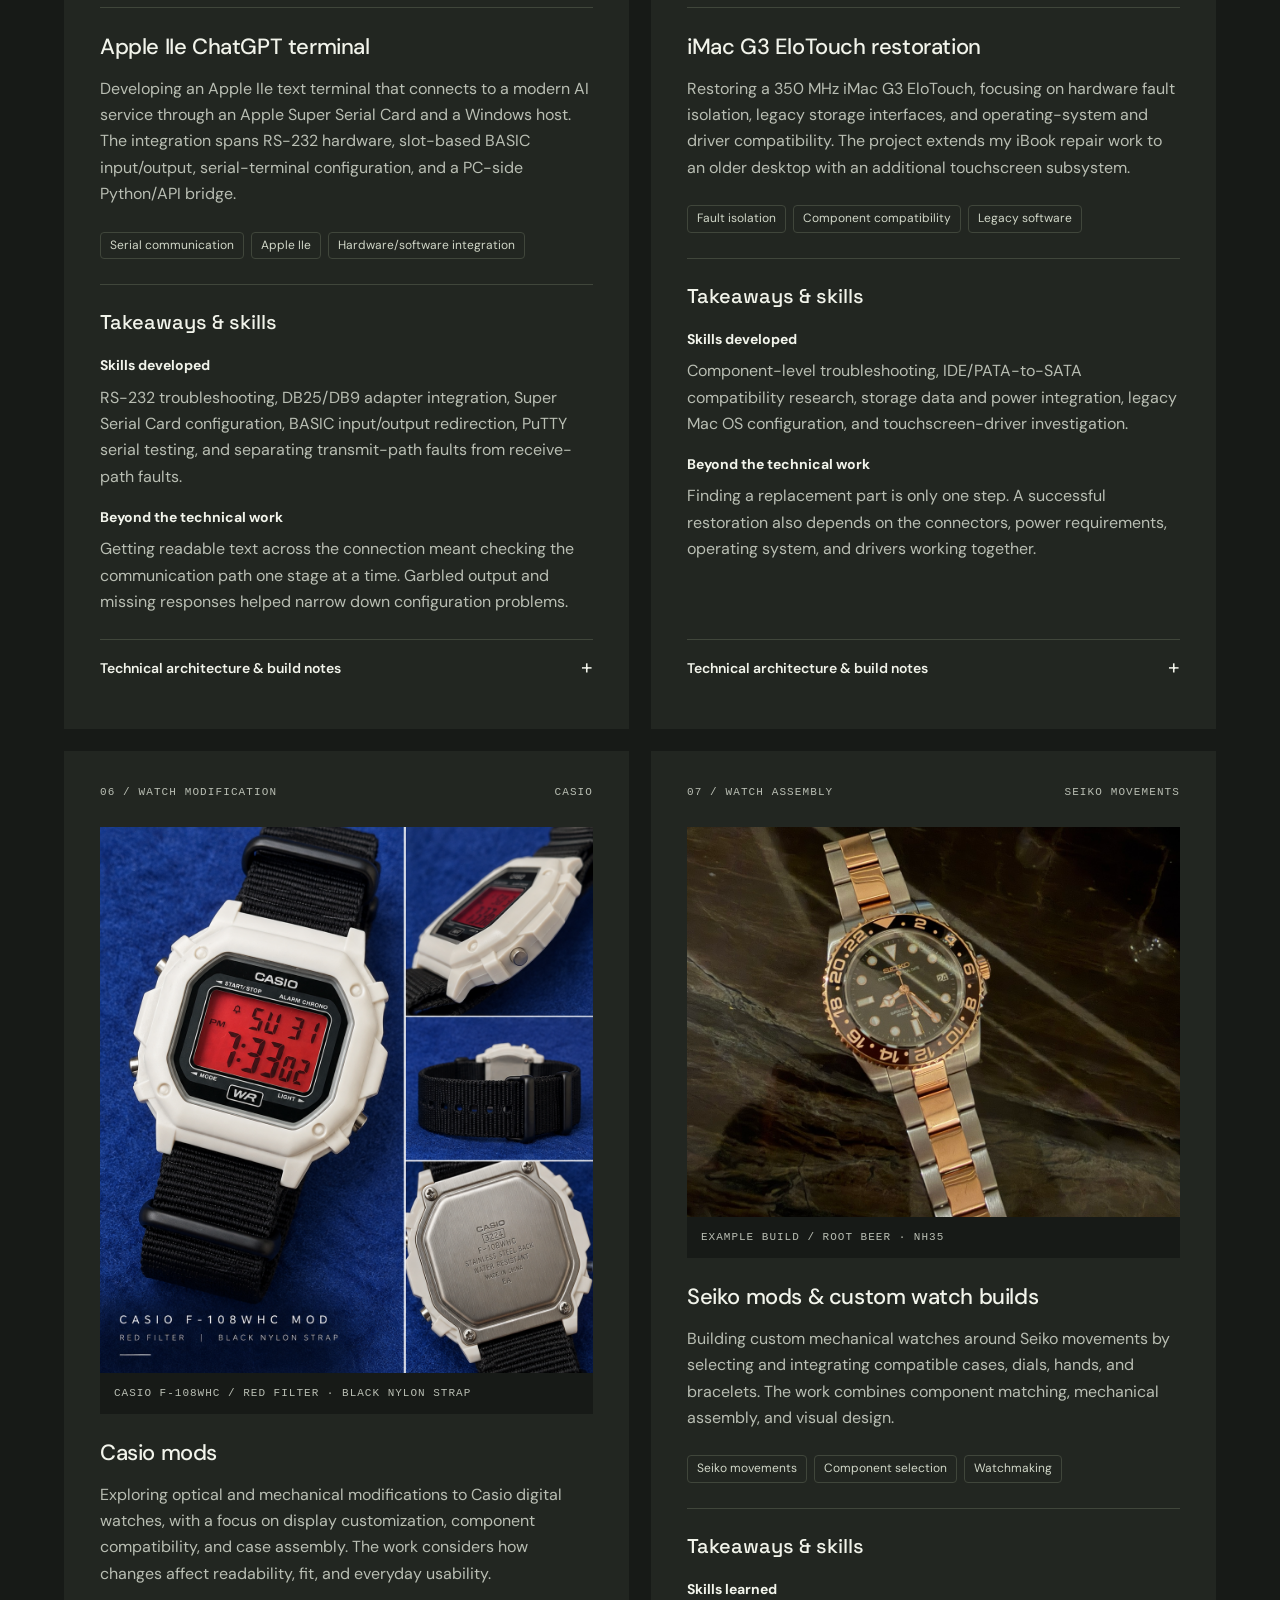
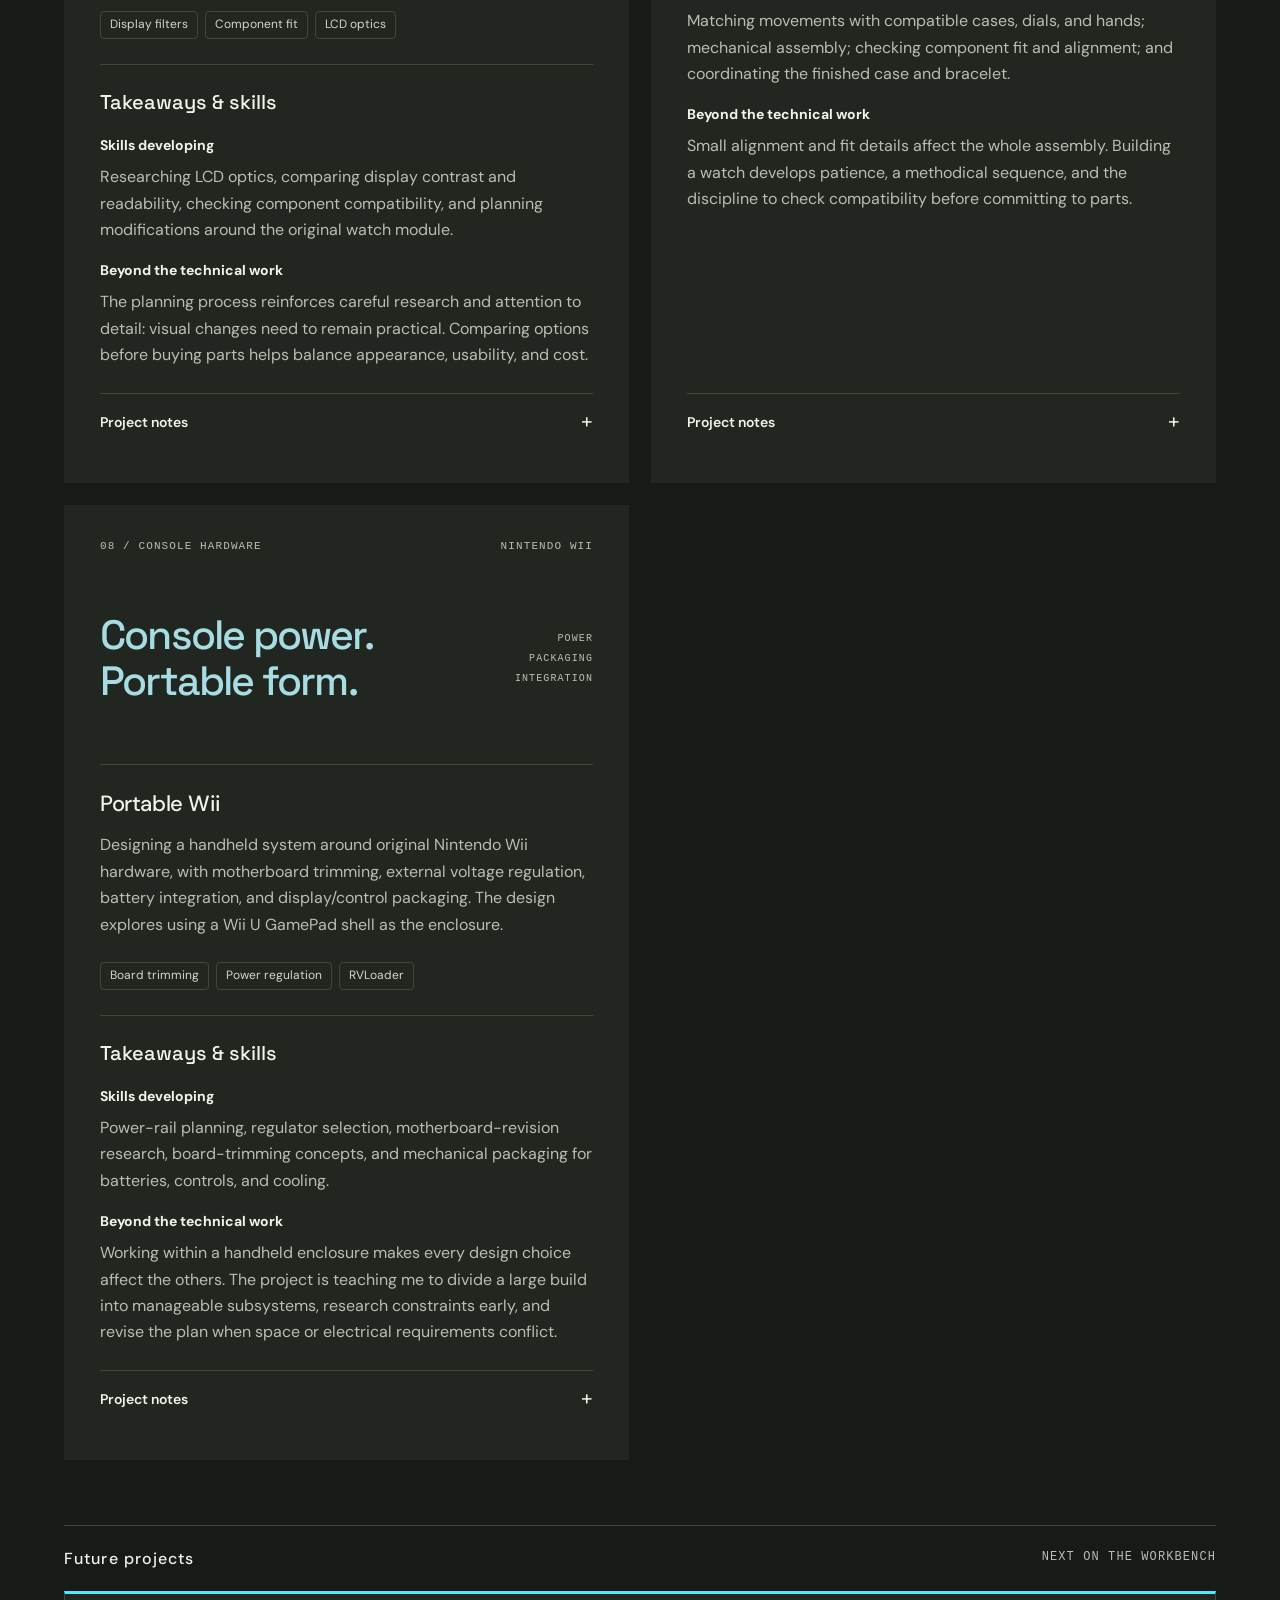
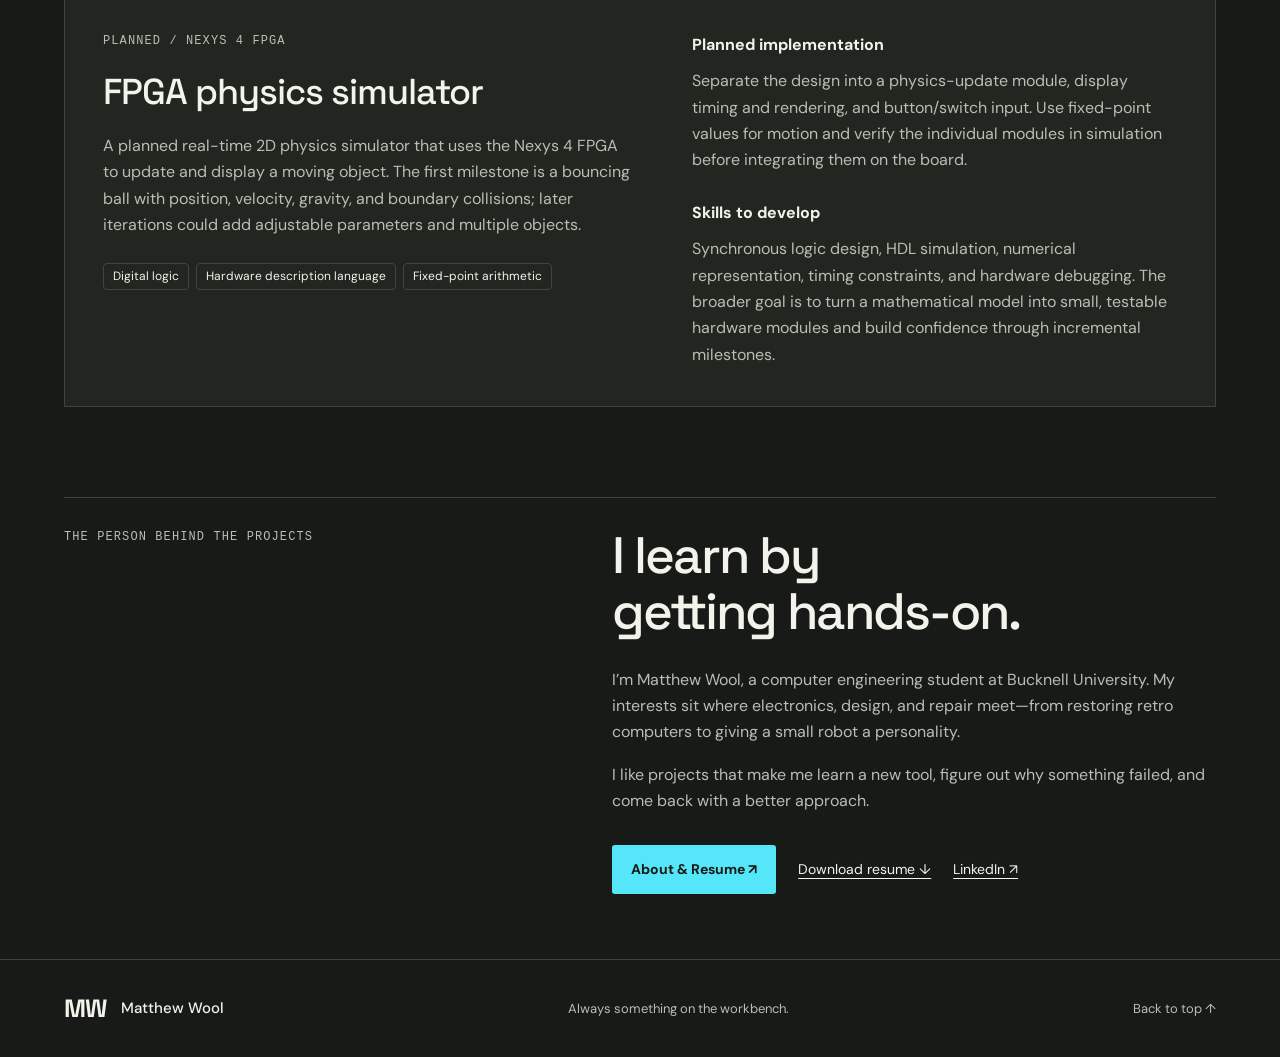
==== commit fa963367: "Link interactive Jarvis demo from portfolio project" ====
--- a/index.html
+++ b/index.html
@@ -7,7 +7,7 @@
 <article class="featured pip" id="pip"><div class="feature-photo"><img alt="Pip prototype with glowing blue eyes, ESP32 hardware, a speaker, and breadboard wiring" src="assets/pip-prototype.jpg"/><span class="photo-caption">FROM THE BUILD · PIP PROTOTYPE</span></div><div class="feature-copy"><div class="project-meta"><span>01 / EMBEDDED SYSTEMS</span><span class="badge">Featured project</span></div><h3>Meet Pip.</h3><h4>An AI desktop companion</h4><p>Developing an ESP32-based AI desktop companion with wake-word detection, voice interaction, animated eyes, and persistent conversation context. Pip combines embedded hardware with online AI services to research questions, generate images, and send emails, including research results and generated pictures.</p><div class="tags"><span>ESP32</span><span>Audio pipeline</span><span>Embedded firmware</span></div><section aria-label="pip takeaways" class="takeaways"><h4>Takeaways &amp; skills</h4><dl><dt>Skills developed</dt><dd>ESP32 and Python integration, serial communication, audio input/output, wake-word handling, display animation, persistent context, and debugging response delays. Integrating online research, image generation, and email delivery with the conversational interface.</dd><dt>Beyond the technical work</dt><dd>Breaking a complex interaction into smaller stages makes failures easier to isolate. Iterating on listening cues and response timing reinforced that usability matters alongside technical functionality—and that each fix should be checked before adding another feature.</dd></dl></section><details><summary>Project notes <span aria-hidden="true">+</span></summary><div class="notes"><p>Earlier Python-based prototypes integrated computer vision, sensor input, application control, and serial communication with ESP32 hardware. The standalone implementation brings the microphone, speaker, display, and conversational interface into a dedicated embedded device.</p><p>Current firmware work focuses on the transition from wake-word detection to recording, audible start/stop cues, and voice-command handling for display parameters such as eye color. Persistent memory retains conversation context across interactions; latency work targets the delay between user input and spoken output.</p><p>Beyond conversation, Pip can research topics online, generate images from spoken requests, and email results or pictures. Ongoing development connects these tools with persistent context so follow-up requests can refer back to earlier conversations and images.</p></div></details></div></article>
 <div class="project-grid"><article class="project ibook" id="ibook"><div class="project-meta"><span>02 / RESTORATION</span><span class="badge">Documented build</span></div><figure class="build-photo"><img alt="Restored blue and orange iBook G3 Clamshell laptops running on a workbench" src="assets/result.jpg"/><figcaption>FROM THE BUILD / RESTORED CLAMSHELLS</figcaption></figure><h3>iBook G3 restoration &amp; battery rebuild</h3><p>Restored iBook G3 hardware through fault isolation, donor-board replacement, and storage upgrades. Rebuilt an eight-cell lithium-ion battery pack using spot-welded nickel interconnects and a replacement battery management board to restore charging functionality.</p><div class="tags"><span>Hardware repair</span><span>Spot welding</span><span>BMS troubleshooting</span></div><section aria-label="ibook takeaways" class="takeaways"><h4>Takeaways &amp; skills</h4><dl><dt>Skills learned</dt><dd>Hardware fault isolation, multimeter diagnostics, SATA-to-IDE storage integration, spot welding, soldering, and troubleshooting a 4S2P battery pack and BMS. Stripped-fastener removal and precise Dremel work.</dd><dt>Beyond the technical work</dt><dd>A partial fix is a diagnostic clue, not the finish line. Repeated disassembly and a failed BMS taught me to stay persistent, use measurements to challenge assumptions, and keep donor parts available as a backup plan.</dd></dl></section><details><summary>Open the build notes <span aria-hidden="true">+</span></summary><div class="notes"><p>Stripped Phillips screw heads became another obstacle during disassembly. I had to use a Dremel to cut into the damaged heads so I could remove the screws and continue the restoration. Working around stubborn fasteners reinforced the value of patience, controlled tool use, and adapting when the standard approach fails.</p><p>Replaced the legacy hard drive with a 64 GB M.2 SATA SSD through a SATA-to-IDE adapter and installed a 512 MB SODIMM. After a three-beep startup fault, removing the expansion memory helped isolate the failure to onboard RAM, requiring a donor logic-board swap.</p><p>Replaced a failed optical drive, prepared bootable installation media, formatted the SSD, and installed Mac OS X before upgrading to 10.3. The repair required repeated full disassembly to access the storage and logic board.</p><p>Rebuilt the battery in a 4S2P configuration using eight 18650 cells, spot-welded nickel strips, and the original enclosure. Multimeter measurements and charging behavior pointed to a fault in the first battery management system (BMS). A donor BMS used a different revision, requiring the interconnect layout and soldered connections to be reworked before charging was restored.</p><div class="mini-gallery"><img alt="The original iBooks among stored equipment before restoration" loading="lazy" src="assets/ibook.jpg"/><img alt="Battery cells and spot welding equipment on the workbench" loading="lazy" src="assets/battery.jpg"/></div><p class="credit">Supported by the Nifty Idea Fund. Thanks to Matt Lamparter and Nathaniel Saltsgiver.</p><a class="text-link" href="assets/ibook-restoration.pdf" rel="noopener" target="_blank">Read the original project report ↗</a></div></details></article>
 
-<article class="project jarvisos" id="jarvisos"><div class="project-meta"><span>03 / AI SYSTEMS</span><span>SELF-HOSTED SERVER</span></div><div class="project-heading"><span class="large-type">Local compute.<br/>Connected tools.</span><span class="serial">LINUX<br/>MODELS<br/>INTERFACE</span></div><h3>JarvisOS — self-hosted AI assistant</h3><p>Built a self-hosted AI system on an Ubuntu server with a Ryzen 5 3500, Radeon PRO W7700 with 16 GB VRAM, 16 GB system RAM, a 500 GB SSD, and a 2 TB hard drive. The software connects local Ollama inference and cloud model APIs to a shared browser-based voice and text interface.</p><div class="tags"><span>Ubuntu</span><span>Ollama</span><span>GPU memory management</span></div><section aria-label="jarvisos takeaways" class="takeaways"><h4>Takeaways &amp; skills</h4><dl><dt>Skills developed</dt><dd>Ubuntu administration, GPU resource management, Ollama model integration, local/cloud request routing, API cost controls, persistent conversation context, and remote access through Tailscale.</dd><dt>Beyond the technical work</dt><dd>The project grew from hosting local models into connecting them with a usable interface. Balancing model size, available GPU memory, response time, and API spending became part of the design.</dd></dl></section><details><summary>Technical architecture &amp; build notes <span aria-hidden="true">+</span></summary><div class="notes"><p><strong>Compute and inference.</strong> The Radeon PRO W7700 provides 16 GB of GPU memory for local inference. System RAM and GPU memory are separate resource limits: selecting a model involves balancing its memory footprint against response time and the other services running on the server.</p><p><strong>Model routing.</strong> The model setup assigns qwen3:4b-instruct to lightweight conversation, qwen3:14b to general requests, and gpt-oss:20b to coding, mathematics, and longer tasks. OpenAI and Claude APIs provide additional cloud-backed options. The routing layer brings these models into one assistant interface, with GPU-memory management and API spending limits.</p><p><strong>Application integration.</strong> The web dashboard connects document search, persistent memory, voice recognition, image generation, scheduling, and GitHub/Netlify automation. This moves the project beyond a model chat window: the interface coordinates conversation context and tool access alongside the selected inference service.</p><p><strong>Remote operation and interface.</strong> Tailscale connects the server to my PCs and mobile devices for remote use. The dashboard includes live system statistics, a chat console, an image gallery, settings, and a thinking view, allowing the interface and underlying model services to be managed together.</p><p><strong>Engineering tradeoffs.</strong> The main integration problem is coordinating compute resources, model selection, and tools. Larger models require more memory, cloud requests introduce usage costs, and persistent context must remain useful across interactions. Those constraints guide the assistant’s routing and interface design.</p></div></details></article>
+<article class="project jarvisos" id="jarvisos"><div class="project-meta"><span>03 / AI SYSTEMS</span><span>SELF-HOSTED SERVER</span></div><div class="project-heading"><span class="large-type">Local compute.<br/>Connected tools.</span><span class="serial">LINUX<br/>MODELS<br/>INTERFACE</span></div><h3>JarvisOS — self-hosted AI assistant</h3><div style="margin:0 0 18px"><a class="button" href="jarvis-demo.html">Launch interactive demo ↗</a><p style="font-size:12px;color:var(--muted);margin-top:9px">Explore the HUD, sample chat, file search, model routing, and themes. Simulated responses; no server connection.</p></div><p>Built a self-hosted AI system on an Ubuntu server with a Ryzen 5 3500, Radeon PRO W7700 with 16 GB VRAM, 16 GB system RAM, a 500 GB SSD, and a 2 TB hard drive. The software connects local Ollama inference and cloud model APIs to a shared browser-based voice and text interface.</p><div class="tags"><span>Ubuntu</span><span>Ollama</span><span>GPU memory management</span></div><section aria-label="jarvisos takeaways" class="takeaways"><h4>Takeaways &amp; skills</h4><dl><dt>Skills developed</dt><dd>Ubuntu administration, GPU resource management, Ollama model integration, local/cloud request routing, API cost controls, persistent conversation context, and remote access through Tailscale.</dd><dt>Beyond the technical work</dt><dd>The project grew from hosting local models into connecting them with a usable interface. Balancing model size, available GPU memory, response time, and API spending became part of the design.</dd></dl></section><details><summary>Technical architecture &amp; build notes <span aria-hidden="true">+</span></summary><div class="notes"><p><strong>Compute and inference.</strong> The Radeon PRO W7700 provides 16 GB of GPU memory for local inference. System RAM and GPU memory are separate resource limits: selecting a model involves balancing its memory footprint against response time and the other services running on the server.</p><p><strong>Model routing.</strong> The model setup assigns qwen3:4b-instruct to lightweight conversation, qwen3:14b to general requests, and gpt-oss:20b to coding, mathematics, and longer tasks. OpenAI and Claude APIs provide additional cloud-backed options. The routing layer brings these models into one assistant interface, with GPU-memory management and API spending limits.</p><p><strong>Application integration.</strong> The web dashboard connects document search, persistent memory, voice recognition, image generation, scheduling, and GitHub/Netlify automation. This moves the project beyond a model chat window: the interface coordinates conversation context and tool access alongside the selected inference service.</p><p><strong>Remote operation and interface.</strong> Tailscale connects the server to my PCs and mobile devices for remote use. The dashboard includes live system statistics, a chat console, an image gallery, settings, and a thinking view, allowing the interface and underlying model services to be managed together.</p><p><strong>Engineering tradeoffs.</strong> The main integration problem is coordinating compute resources, model selection, and tools. Larger models require more memory, cloud requests introduce usage costs, and persistent context must remain useful across interactions. Those constraints guide the assistant’s routing and interface design.</p></div></details></article>
 <article class="project apple-iie" id="apple-iie"><div class="project-meta"><span>04 / RETRO COMPUTING</span><span>APPLE IIe</span></div><div class="project-heading"><span class="large-type">An old terminal.<br/>A new connection.</span><span class="serial">SERIAL<br/>TEXT<br/>INTEGRATION</span></div><h3>Apple IIe ChatGPT terminal</h3><p>Developing an Apple IIe text terminal that connects to a modern AI service through an Apple Super Serial Card and a Windows host. The integration spans RS-232 hardware, slot-based BASIC input/output, serial-terminal configuration, and a PC-side Python/API bridge.</p><div class="tags"><span>Serial communication</span><span>Apple IIe</span><span>Hardware/software integration</span></div><section aria-label="apple-iie takeaways" class="takeaways"><h4>Takeaways &amp; skills</h4><dl><dt>Skills developed</dt><dd>RS-232 troubleshooting, DB25/DB9 adapter integration, Super Serial Card configuration, BASIC input/output redirection, PuTTY serial testing, and separating transmit-path faults from receive-path faults.</dd><dt>Beyond the technical work</dt><dd>Getting readable text across the connection meant checking the communication path one stage at a time. Garbled output and missing responses helped narrow down configuration problems.</dd></dl></section><details><summary>Technical architecture &amp; build notes <span aria-hidden="true">+</span></summary><div class="notes"><p><strong>Hardware connection.</strong> The connection uses an Apple Super Serial Card (820-0046-B), a DB25-to-DB9 adapter, and a USB serial adapter exposed as COM3 on Windows. Card placement and the MODEM/TERMINAL jumper are part of the configuration; testing included moving the card from slot 7 to slot 4 with the jumper set to TERMINAL.</p><p><strong>BASIC input and output.</strong> The Apple IIe routes console input and output through the selected expansion slot. During slot-4 testing, IN#4 redirected input to the serial card and PR#4 selected serial output. Testing the two directions independently made it possible to distinguish a working receive path from an unresolved transmit problem.</p><p><strong>Measured debugging milestone.</strong> At 9600 baud, text sent from PuTTY on the PC appeared on the Apple IIe: the HELLO test confirmed PC-to-Apple reception. Apple-to-PC output still produced missing or garbled characters during those tests, including trials at 9600 and 19200 baud. Control-Reset recovered the BASIC prompt after problematic output redirection.</p><p><strong>Host-side software.</strong> The bridge design places the Python program and AI API connection on the modern computer, while the Apple IIe handles keyboard input and text display. This separates the legacy serial interface from network access and model requests. Reliable bidirectional serial communication is the prerequisite for completing the full request-and-response loop.</p><p><strong>Troubleshooting method.</strong> The work focuses on isolating card-slot selection, jumper and DIP-switch configuration, adapter connections, baud rate, and terminal settings. A successful receive test is treated as evidence for one direction of the link rather than proof that the entire AI terminal is working.</p></div></details></article>
 <article class="project imac-g3" id="imac-g3"><div class="project-meta"><span>05 / VINTAGE APPLE RESTORATIONS</span><span>iMAC G3 ELOTOUCH</span></div><div class="project-heading"><span class="large-type">Restore the hardware.<br/>Keep it compatible.</span><span class="serial">DIAGNOSE<br/>REPAIR<br/>INTEGRATE</span></div><h3>iMac G3 EloTouch restoration</h3><p>Restoring a 350 MHz iMac G3 EloTouch, focusing on hardware fault isolation, legacy storage interfaces, and operating-system and driver compatibility. The project extends my iBook repair work to an older desktop with an additional touchscreen subsystem.</p><div class="tags"><span>Fault isolation</span><span>Component compatibility</span><span>Legacy software</span></div><section aria-label="imac-g3 takeaways" class="takeaways"><h4>Takeaways &amp; skills</h4><dl><dt>Skills developed</dt><dd>Component-level troubleshooting, IDE/PATA-to-SATA compatibility research, storage data and power integration, legacy Mac OS configuration, and touchscreen-driver investigation.</dd><dt>Beyond the technical work</dt><dd>Finding a replacement part is only one step. A successful restoration also depends on the connectors, power requirements, operating system, and drivers working together.</dd></dl></section><details><summary>Technical architecture &amp; build notes <span aria-hidden="true">+</span></summary><div class="notes"><p><strong>Hardware and fault isolation.</strong> The system is an iMac G3 EloTouch labeled 350 MHz. The restoration focuses on identifying faulty components and evaluating repair or replacement options, while considering storage, boot behavior, operating-system support, and the touchscreen as separate parts of the system.</p><p><strong>SSD integration research.</strong> The storage-upgrade work investigates connecting a newer SATA SSD to the machine’s legacy IDE/PATA interface. Compatibility checks include an adapter intended to attach a SATA drive to an IDE host, the drive’s data connection, its separate power connection, and the physical fit inside the computer. These are integration requirements, not simply a choice of SSD capacity.</p><p><strong>Operating system and touchscreen.</strong> Software planning considers Mac OS 9 and PowerPC-compatible Mac OS X alongside the drivers needed for the installed hardware. The EloTouch subsystem adds a separate compatibility task: identifying a suitable legacy driver and matching it to the operating system. Driver research remains distinct from a verified working touchscreen installation.</p><p><strong>Related restoration techniques.</strong> My iBook work provides a documented example of the same diagnostic approach: isolating a three-beep startup fault through memory testing, replacing a donor logic board, integrating a 64 GB M.2 SATA SSD through an IDE adapter, and replacing a failed optical drive.</p><p><strong>Battery rebuild experience.</strong> The related iBook battery rebuild used eight 18650 cells in a 4S2P configuration, spot-welded nickel interconnects, and a donor battery management board. Different BMS revisions required reworking the connections before charging was restored. That battery work belongs to the iBook restoration. <a class="text-link" href="#ibook">Read the complete iBook build notes ↑</a></p></div></details></article>
 <article class="project casio" id="casio"><div class="project-meta"><span>06 / WATCH MODIFICATION</span><span>CASIO</span></div><figure class="build-photo casio-photo"><a href="assets/casio-f108whc-mod.png" rel="noopener" target="_blank"><img alt="White Casio F-108WHC with a red display filter and black nylon strap, shown from four angles" loading="lazy" src="assets/casio-f108whc-mod.png"/></a><figcaption>CASIO F-108WHC / RED FILTER · BLACK NYLON STRAP</figcaption></figure><h3>Casio mods</h3><p>Exploring optical and mechanical modifications to Casio digital watches, with a focus on display customization, component compatibility, and case assembly. The work considers how changes affect readability, fit, and everyday usability.</p><div class="tags"><span>Display filters</span><span>Component fit</span><span>LCD optics</span></div><section aria-label="casio takeaways" class="takeaways"><h4>Takeaways &amp; skills</h4><dl><dt>Skills developing</dt><dd>Researching LCD optics, comparing display contrast and readability, checking component compatibility, and planning modifications around the original watch module.</dd><dt>Beyond the technical work</dt><dd>The planning process reinforces careful research and attention to detail: visual changes need to remain practical. Comparing options before buying parts helps balance appearance, usability, and cost.</dd></dl></section><details><summary>Project notes <span aria-hidden="true">+</span></summary><div class="notes"><p>Display-modification research focuses on contrast, light transmission, and legibility. Evaluating optical changes alongside the original LCD module helps guide customization without compromising the watch’s basic functions.</p><p>Mechanical planning focuses on component fit, case compatibility, and careful disassembly and reassembly. The goal is to customize the watch while retaining its original electronic module and practical usability.</p></div></details></article>
